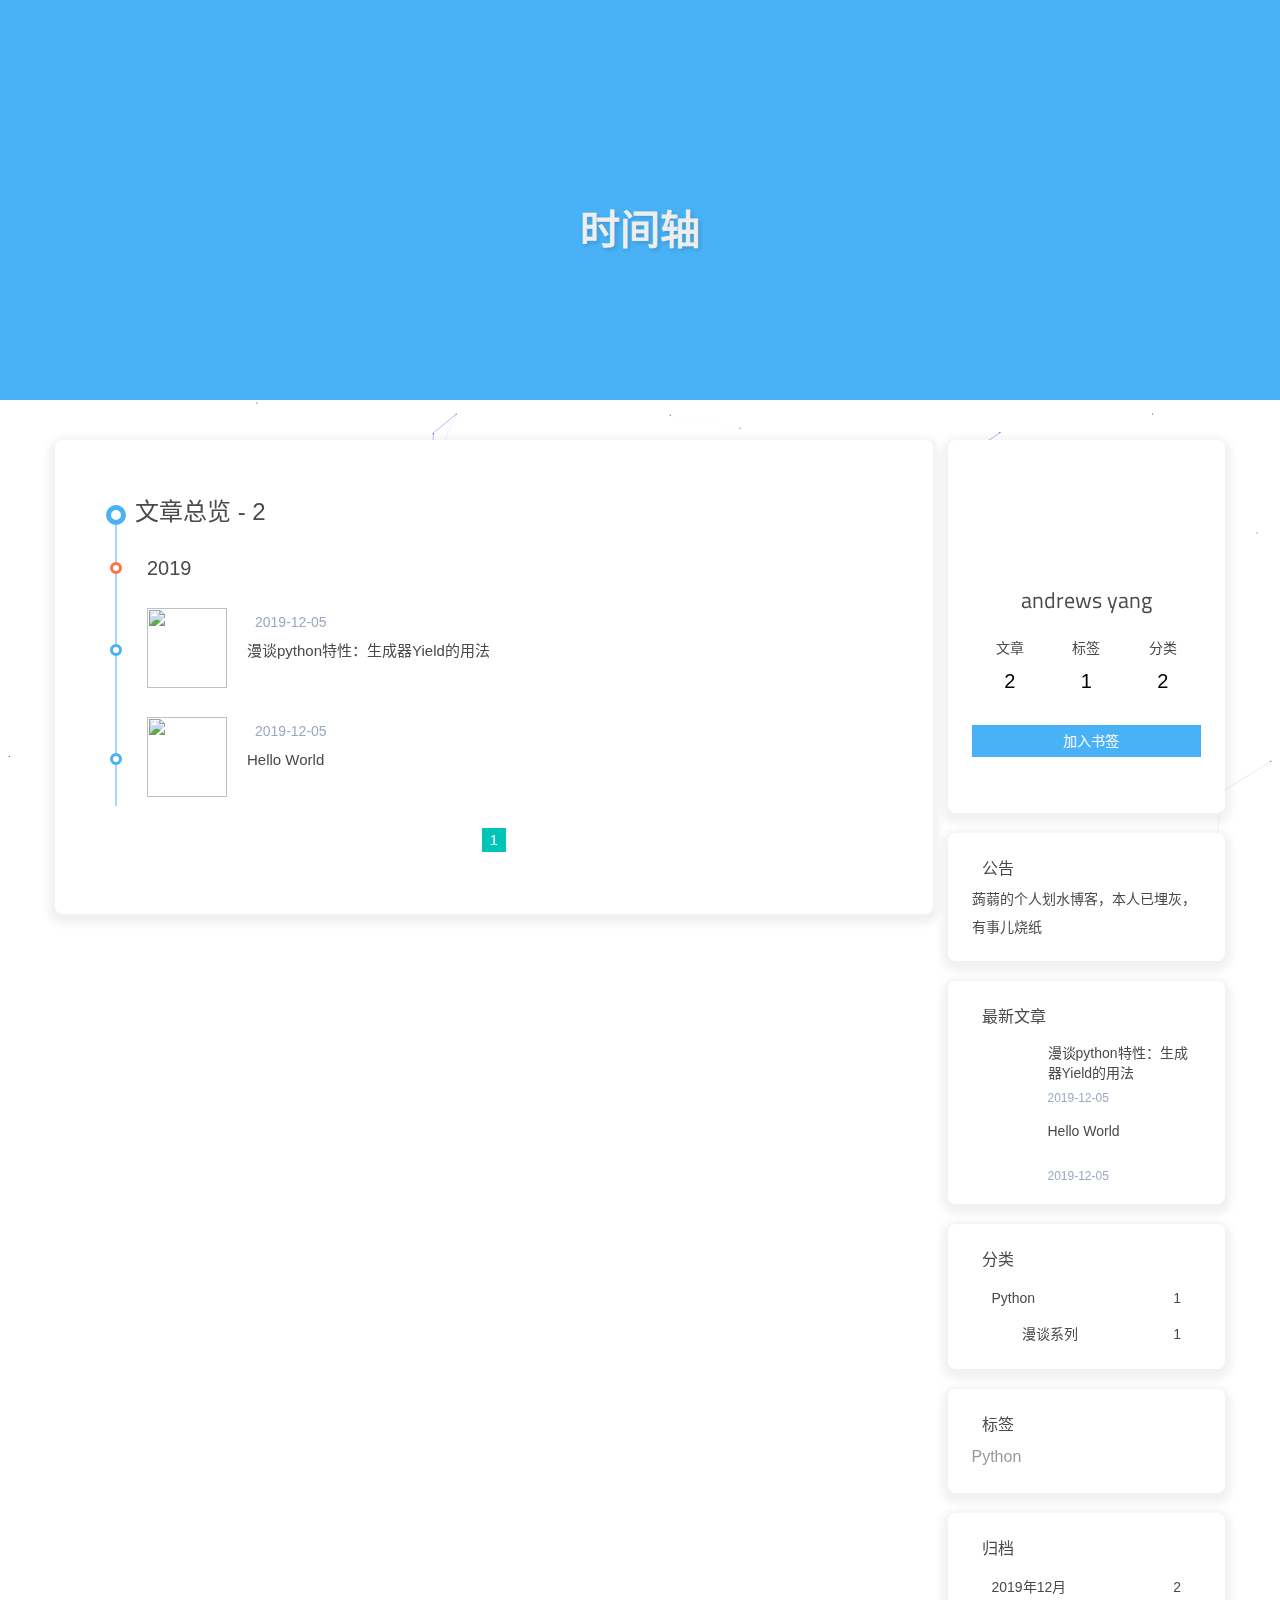
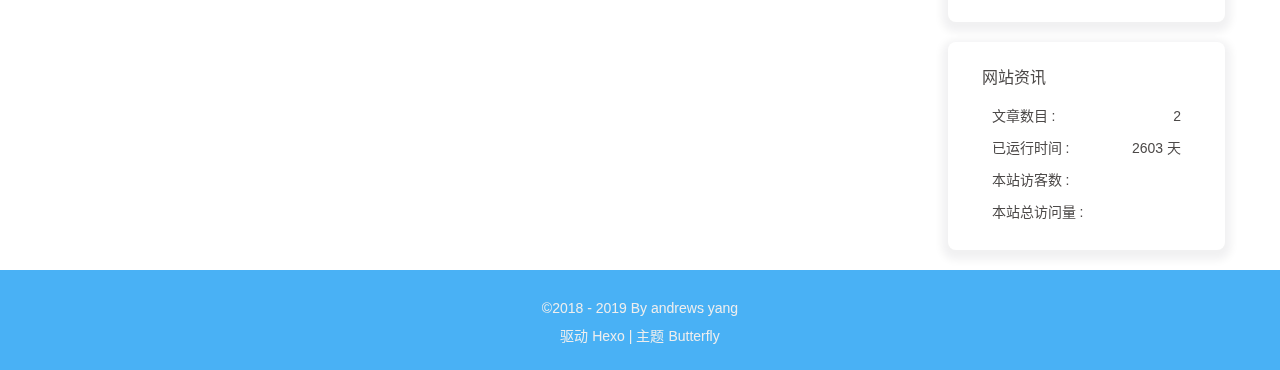
==== archives/index.html @ 96f2744d "Site updated: 2019-12-06 13:39:00" ====
<!DOCTYPE html><html lang="zh-CN" data-theme="light"><head><meta charset="UTF-8"><meta http-equiv="X-UA-Compatible" content="IE=edge"><meta name="viewport" content="width=device-width, initial-scale=1, maximum-scale=1"><title>归档 | Andrews的个人博客</title><meta name="description" content=""><meta name="keywords"><meta name="author" content="andrews yang"><meta name="copyright" content="andrews yang"><meta name="format-detection" content="telephone=no"><link rel="shortcut icon" href="/img/bitbug_favicon.ico"><link rel="preconnect" href="//cdn.jsdelivr.net"><meta name="twitter:card" content="summary_large_image"><meta name="twitter:title" content="归档"><meta name="twitter:description" content=""><meta name="twitter:image" content="https://s2.ax1x.com/2019/12/05/QGlQnP.jpg"><meta property="og:type" content="website"><meta property="og:title" content="归档"><meta property="og:url" content="https://newbeenoob.github.io/archives/"><meta property="og:site_name" content="Andrews的个人博客"><meta property="og:description" content=""><meta property="og:image" content="https://s2.ax1x.com/2019/12/05/QGlQnP.jpg"><meta http-equiv="Cache-Control" content="no-transform"><meta http-equiv="Cache-Control" content="no-siteapp"><script src="https://cdn.jsdelivr.net/npm/js-cookie/dist/js.cookie.min.js"></script><script>const autoChangeMode = 'false'
var t = Cookies.get("theme");
if (autoChangeMode == '1'){
const isDarkMode = window.matchMedia("(prefers-color-scheme: dark)").matches
const isLightMode = window.matchMedia("(prefers-color-scheme: light)").matches
const isNotSpecified = window.matchMedia("(prefers-color-scheme: no-preference)").matches
const hasNoSupport = !isDarkMode && !isLightMode && !isNotSpecified

if (t === undefined){
  if (isLightMode) activateLightMode()
  else if (isDarkMode) activateDarkMode()
  else if (isNotSpecified || hasNoSupport){
    console.log('You specified no preference for a color scheme or your browser does not support it. I Schedule dark mode during night time.')
    now = new Date();
    hour = now.getHours();
    isNight = hour < 6 || hour >= 18
    isNight ? activateDarkMode() : activateLightMode()
}
} else if (t == 'light') activateLightMode()
else activateDarkMode()


} else if (autoChangeMode == '2'){
  now = new Date();
  hour = now.getHours();
  isNight = hour < 6 || hour >= 18
  if(t === undefined) isNight? activateDarkMode() : activateLightMode()
  else if (t === 'light') activateLightMode()
  else activateDarkMode() 
} else {
  if ( t == 'dark' ) activateDarkMode()
  else if ( t == 'light') activateLightMode()
}

function activateDarkMode(){
  document.documentElement.setAttribute('data-theme', 'dark')
  if (document.querySelector('meta[name="theme-color"]') !== null){
    document.querySelector('meta[name="theme-color"]').setAttribute('content','#000')
  }
}
function activateLightMode(){
  document.documentElement.setAttribute('data-theme', 'light')
  if (document.querySelector('meta[name="theme-color"]') !== null){
  document.querySelector('meta[name="theme-color"]').setAttribute('content','#fff')
  }
}</script><link rel="stylesheet" href="/css/index.css"><link rel="stylesheet" href="https://cdn.jsdelivr.net/npm/font-awesome@latest/css/font-awesome.min.css"><link rel="stylesheet" href="https://cdn.jsdelivr.net/npm/@fancyapps/fancybox@latest/dist/jquery.fancybox.min.css"><link rel="canonical" href="https://newbeenoob.github.io/archives/"><link rel="preload" href="https://s2.ax1x.com/2019/12/06/QJUvwj.jpg" as="image"><link rel="stylesheet" href="https://fonts.googleapis.com/css?family=Titillium+Web"><script>var GLOBAL_CONFIG = { 
  root: '/',
  algolia: undefined,
  localSearch: undefined,
  translate: {"defaultEncoding":2,"translateDelay":0,"cookieDomain":"https://xxx/","msgToTraditionalChinese":"繁","msgToSimplifiedChinese":"简"},
  highlight_copy: 'false',
  highlight_lang: 'true',
  highlight_shrink: 'false',
  copy: {
    success: '复制成功',
    error: '复制错误',
    noSupport: '浏览器不支持'
  },
  bookmark: {
    title: 'Snackbar.bookmark.title',
    message_prev: '按',
    message_next: '键将本页加入书签'
  },
  runtime_unit: '天',
  copyright: undefined,
  copy_copyright_js: false,
  ClickShowText: {"text":"富强,民主,文明,和谐,自由,平等,公正,法治,爱国,敬业,诚信,友善","fontSize":"15px"},
  medium_zoom: 'false',
  Snackbar: undefined
  
}</script></head><body><div id="header"> <div id="page-header"><span class="pull_left" id="blog_name"><a class="blog_title" id="site-name" href="/">Andrews的个人博客</a></span><i class="fa fa-bars fa-fw toggle-menu pull_right close" aria-hidden="true"></i><span class="pull_right menus"><div class="menus_items"><div class="menus_item"><a class="site-page" href="/"><i class="fa-fw fa fa-home"></i><span> 主页</span></a></div><div class="menus_item"><a class="site-page" href="/archives/"><i class="fa-fw fa fa-archive"></i><span> 导航</span></a></div><div class="menus_item"><a class="site-page" href="/tags/"><i class="fa-fw fa fa-tags"></i><span> 标签</span></a></div><div class="menus_item"><a class="site-page" href="/categories/"><i class="fa-fw fa fa-folder-open"></i><span> 分类</span></a></div><div class="menus_item"><a class="site-page" href="/link/"><i class="fa-fw fa fa-link"></i><span> 友链</span></a></div><div class="menus_item"><a class="site-page" href="/about/"><i class="fa-fw fa fa-heart"></i><span> 关于我</span></a></div><div class="menus_item"><a class="site-page"><i class="fa-fw fa fa-list" aria-hidden="true"></i><span> 列表</span><i class="fa fa-chevron-down menus-expand" aria-hidden="true"></i></a><ul class="menus_item_child"><li><a class="site-page" href="/music/"><i class="fa-fw fa fa-music"></i><span> 音乐</span></a></li><li><a class="site-page" href="/movies/"><i class="fa-fw fa fa-film"></i><span> 视频</span></a></li></ul></div></div></span><span class="pull_right" id="search_button"></span></div></div><div id="mobile-sidebar"><div id="menu_mask"></div><div id="mobile-sidebar-menus"><div class="mobile_author_icon"><img class="lazyload avatar_img" src="https://s2.ax1x.com/2019/12/05/QGlQnP.jpg" onerror="onerror=null;src='/img/friend_404.gif'"></div><div class="mobile_post_data"><div class="mobile_data_item is_center"><div class="mobile_data_link"><a href="/archives/"><div class="headline">文章</div><div class="length_num">2</div></a></div></div><div class="mobile_data_item is_center">      <div class="mobile_data_link"><a href="/tags/"><div class="headline">标签</div><div class="length_num">1</div></a></div></div><div class="mobile_data_item is_center">     <div class="mobile_data_link"><a href="/categories/"><div class="headline">分类</div><div class="length_num">2</div></a></div></div></div><hr><div class="menus_items"><div class="menus_item"><a class="site-page" href="/"><i class="fa-fw fa fa-home"></i><span> 主页</span></a></div><div class="menus_item"><a class="site-page" href="/archives/"><i class="fa-fw fa fa-archive"></i><span> 导航</span></a></div><div class="menus_item"><a class="site-page" href="/tags/"><i class="fa-fw fa fa-tags"></i><span> 标签</span></a></div><div class="menus_item"><a class="site-page" href="/categories/"><i class="fa-fw fa fa-folder-open"></i><span> 分类</span></a></div><div class="menus_item"><a class="site-page" href="/link/"><i class="fa-fw fa fa-link"></i><span> 友链</span></a></div><div class="menus_item"><a class="site-page" href="/about/"><i class="fa-fw fa fa-heart"></i><span> 关于我</span></a></div><div class="menus_item"><a class="site-page"><i class="fa-fw fa fa-list" aria-hidden="true"></i><span> 列表</span><i class="fa fa-chevron-down menus-expand" aria-hidden="true"></i></a><ul class="menus_item_child"><li><a class="site-page" href="/music/"><i class="fa-fw fa fa-music"></i><span> 音乐</span></a></li><li><a class="site-page" href="/movies/"><i class="fa-fw fa fa-film"></i><span> 视频</span></a></li></ul></div></div></div></div><div id="body-wrap"><nav class="not_index_bg" id="nav"><div class="nav_bg" style="background-image: url(https://s2.ax1x.com/2019/12/06/QJUvwj.jpg)"></div><div id="page_site-info"><div id="site-title"><span class="blogtitle">时间轴</span></div></div></nav><div id="content-outer"><div class="layout_page" id="content-inner"><div id="archive"><div class="article-sort-title">文章总览 - 2</div><div class="article-sort"><div class="article-sort-item year">2019</div><div class="article-sort-item"><div class="article-sort-img"><a class="article-sort-item__img" href="/2019/12/05/%E6%88%91%E7%9A%84%E7%AC%AC%E4%B8%80%E6%9D%A1%E5%8D%9A%E5%AE%A2/"><img src="https://s2.ax1x.com/2019/12/05/QG2RFU.jpg"></a></div><div class="article-sort-post"><a class="article-sort-item__post" href="/2019/12/05/%E6%88%91%E7%9A%84%E7%AC%AC%E4%B8%80%E6%9D%A1%E5%8D%9A%E5%AE%A2/"><i class="fa fa-clock-o" aria-hidden="true"></i><time class="article-sort-item__time">2019-12-05</time><div class="article-sort-item__title">漫谈python特性：生成器Yield的用法</div></a></div></div><div class="article-sort-item"><div class="article-sort-img"><a class="article-sort-item__img" href="/2019/12/05/hello-world/"><img src="https://s2.ax1x.com/2019/12/05/QG2goT.jpg"></a></div><div class="article-sort-post"><a class="article-sort-item__post" href="/2019/12/05/hello-world/"><i class="fa fa-clock-o" aria-hidden="true"></i><time class="article-sort-item__time">2019-12-05</time><div class="article-sort-item__title">Hello World</div></a></div></div></div><nav id="pagination"><div class="pagination"><span class="page-number current">1</span></div></nav></div><div class="aside_content" id="aside_content"><div class="card_widget card-author"><div class="card-content"><div class="post_data"><div class="data-item is_center"><img class="lazyload avatar_img" src="https://s2.ax1x.com/2019/12/05/QGlQnP.jpg" onerror="onerror=null;src='/img/friend_404.gif'"><p class="author-info__name is_center">andrews yang</p><p class="author-info__description is_center"></p></div></div><div class="post_data data_config"><div class="data-item is_center"><div class="data_link"><a href="/archives/"><p class="headline">文章</p><p class="length_num">2</p></a></div></div><div class="data-item is_center">      <div class="data_link"><a href="/tags/"><p class="headline">标签</p><p class="length_num">1</p></a></div></div><div class="data-item is_center">     <div class="data_link"><a href="/categories/"><p class="headline">分类</p><p class="length_num">2</p></a></div></div></div><div class="post_data is_center"><a class="data-item bookmark bookmarke--primary bookmark--animated" id="bookmark-it" href="javascript:;" title="加入书签" target="_self"><i class="fa fa-bookmark" aria-hidden="true"></i><span>加入书签</span></a></div><div class="post_data data_config"><div id="aside-social-icons"> <a class="social-icon data-item" href="https://github.com/newbeenoob" target="_blank"><i class="fa fa-github"></i></a><a class="social-icon data-item" href="mailto:andrew319@sina.cn" target="_blank"><i class="fa fa-envelope"></i></a><a class="social-icon data-item" href="/atom.xml" target="_blank"><i class="fa fa-rss"></i></a></div></div></div></div><div class="card_widget card-announcement"><div class="card-content"><div class="item_headline"><i class="fa fa-bullhorn card-announcement-animation" aria-hidden="true"></i><span>公告</span></div><div class="announcement_content">蒟蒻的个人划水博客，本人已埋灰，有事儿烧纸</div></div></div><div class="card_widget card-recent-post"><div class="card-content"><div class="item_headline"><i class="fa fa-history" aria-hidden="true"></i><span>最新文章</span></div><div class="aside_recent_item"><div class="aside_recent_post"><a href="/2019/12/05/%E6%88%91%E7%9A%84%E7%AC%AC%E4%B8%80%E6%9D%A1%E5%8D%9A%E5%AE%A2/"><div class="aside_post_cover"><img class="aside_post_bg lazyload" data-src="https://s2.ax1x.com/2019/12/05/QG2RFU.jpg" onerror="onerror=null;src='/img/404.jpg'" title="漫谈python特性：生成器Yield的用法"></div><div id="aside_title"><div class="aside_post_title" href="/2019/12/05/%E6%88%91%E7%9A%84%E7%AC%AC%E4%B8%80%E6%9D%A1%E5%8D%9A%E5%AE%A2/" title="漫谈python特性：生成器Yield的用法">漫谈python特性：生成器Yield的用法</div><time class="aside_post_meta post-meta__date">2019-12-05</time></div></a></div><div class="aside_recent_post"><a href="/2019/12/05/hello-world/"><div class="aside_post_cover"><img class="aside_post_bg lazyload" data-src="https://s2.ax1x.com/2019/12/05/QG2goT.jpg" onerror="onerror=null;src='/img/404.jpg'" title="Hello World"></div><div id="aside_title"><div class="aside_post_title" href="/2019/12/05/hello-world/" title="Hello World">Hello World</div><time class="aside_post_meta post-meta__date">2019-12-05</time></div></a></div></div></div></div><div class="card_widget card-categories"><div class="card-content"><div class="item_headline"><i class="fa fa-folder-open" aria-hidden="true"></i><span>分类</span></div><ul class="aside_category_item">       <li class="aside_category_list"><a class="aside_category_list_link" href="/categories/Python/"><span class="aside_category_list_name">Python</span><span class="aside_category_list_length">1</span></a></li><ul class="aside_category_item child"><li class="aside_category_list"><a class="aside_category_list_link" href="/categories/Python/%E6%BC%AB%E8%B0%88%E7%B3%BB%E5%88%97/"><span class="aside_category_list_name">漫谈系列</span><span class="aside_category_list_length">1</span></a></li></ul></ul></div></div><div class="card_widget card-tags"><div class="card-content"><div class="item_headline"><i class="fa fa-tags" aria-hidden="true"></i><span>标签</span></div><div class="card-tag-cloud"><a href="/tags/Python/" style="font-size: 16px; color: #999">Python</a></div></div></div><div class="card_widget card-archives"><div class="card-content"><div class="item_headline"><i class="fa fa-archive" aria-hidden="true"></i><span>归档</span></div><div class="archives_item"><ul class="archive-list"><li class="archive-list-item"><a class="archive-list-link" href="/archives/2019/12/">2019年12月<span class="archive-list-count">2</span></a></li></ul></div></div></div><div class="card_widget card-webinfo"><div class="card-content"><div class="item_headline"><i class="fa fa-line-chart" aria-hidden="true"></i><span>网站资讯</span></div><div class="webinfo"><div class="webinfo_item"><div class="webinfo_article_name">文章数目 :</div><div class="webinfo_article_count">2</div></div><div class="webinfo_item"><div class="webinfo_runtime_name">已运行时间 :</div><div class="webinfo_runtime_count" id="webinfo_runtime_count"></div><script id="runtionshow" src="/js/runtimeshow.js" start_date="6/7/2019 00:00:00">      </script></div><div class="webinfo_item">      <div class="webinfo_site_uv_name">本站访客数 :</div><div class="webinfo_site_uv_count" id="busuanzi_value_site_uv"></div></div><div class="webinfo_item"><div class="webinfo_site_name">本站总访问量 :</div><div class="webinfo_site_pv_count" id="busuanzi_value_site_pv"></div></div></div></div></div></div></div></div><footer id="footer"><div id="footer-wrap"><div class="copyright">&copy;2018 - 2019 By andrews yang</div><div class="framework-info"><span>驱动 </span><a href="http://hexo.io" target="_blank" rel="noopener"><span>Hexo</span></a><span class="footer-separator">|</span><span>主题 </span><a href="https://github.com/jerryc127/hexo-theme-butterfly" target="_blank" rel="noopener"><span>Butterfly</span></a></div></div></footer></div><section class="rightside" id="rightside"><div id="rightside-config-hide"><i class="fa fa-plus" id="font_plus" title="放大字体"></i><i class="fa fa-minus" id="font_minus" title="缩小字体"></i><a class="translate_chn_to_cht" id="translateLink" href="javascript:translatePage();" title="简繁转换" target="_self">简</a><i class="darkmode fa fa-moon-o" id="darkmode" title="夜间模式"></i></div><div id="rightside-config-show"><div id="rightside_config" title="设置"><i class="fa fa-cog" aria-hidden="true"></i></div><i class="fa fa-arrow-up" id="go-up" title="回到顶部" aria-hidden="true"></i></div></section><script src="https://cdn.jsdelivr.net/npm/jquery@latest/dist/jquery.min.js"></script><script src="/js/utils.js"></script><script src="/js/main.js"></script><script src="https://cdn.jsdelivr.net/npm/@fancyapps/fancybox@latest/dist/jquery.fancybox.min.js"></script><script id="canvas_nest" color="0,0,255" opacity="0.7" zIndex="-1" count="99" mobile="false" src="/js/third-party/canvas-nest.js"></script><script src="/js/tw_cn.js"></script><script>translateInitilization()
</script><script async src="//busuanzi.ibruce.info/busuanzi/2.3/busuanzi.pure.mini.js"></script><script src="https://cdn.jsdelivr.net/npm/instant.page@latest/instantpage.min.js" type="module"></script><script src="https://cdn.jsdelivr.net/npm/lazysizes@latest/lazysizes.min.js" async=""></script><script src="/js/third-party/ClickShowText.js"></script></body></html>
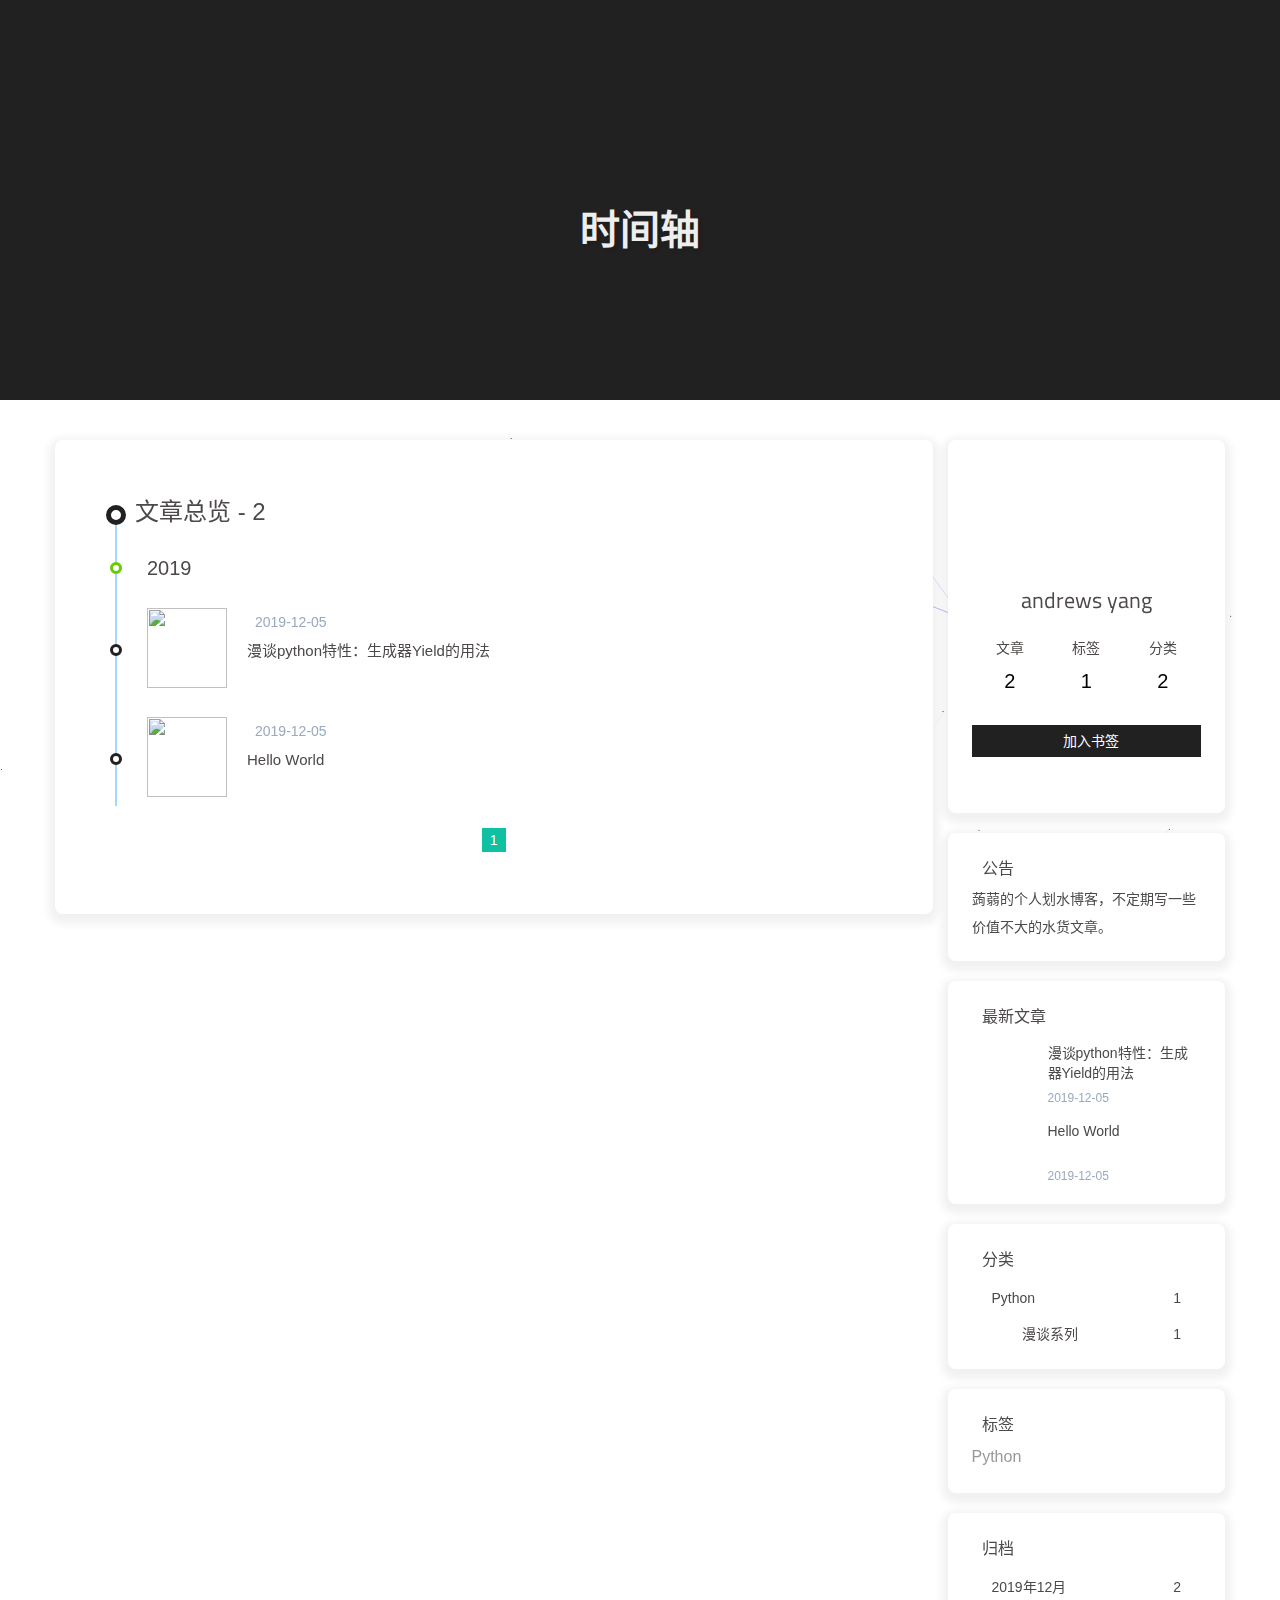
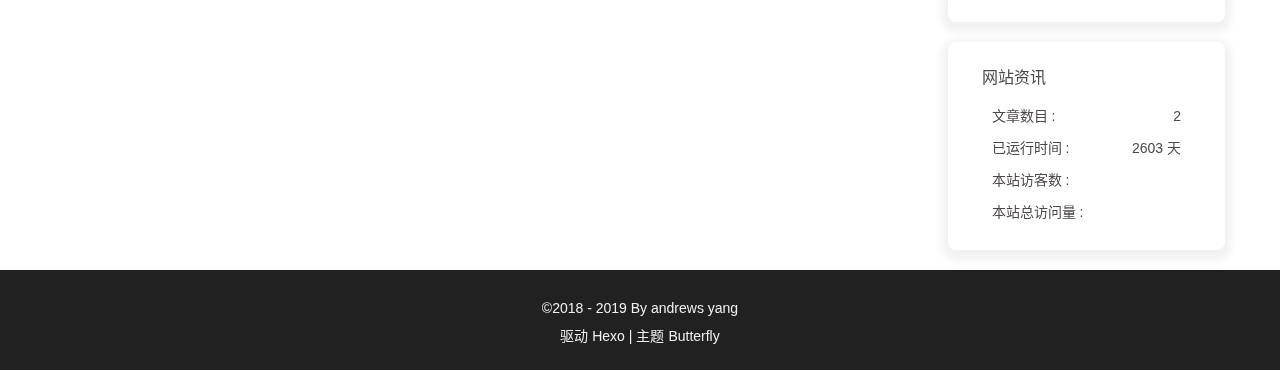
==== commit b03eeaee: "Site updated: 2019-12-06 18:04:32" ====
--- a/archives/index.html
+++ b/archives/index.html
@@ -68,5 +68,5 @@
   medium_zoom: 'false',
   Snackbar: undefined
   
-}</script></head><body><div id="header"> <div id="page-header"><span class="pull_left" id="blog_name"><a class="blog_title" id="site-name" href="/">Andrews的个人博客</a></span><i class="fa fa-bars fa-fw toggle-menu pull_right close" aria-hidden="true"></i><span class="pull_right menus"><div class="menus_items"><div class="menus_item"><a class="site-page" href="/"><i class="fa-fw fa fa-home"></i><span> 主页</span></a></div><div class="menus_item"><a class="site-page" href="/archives/"><i class="fa-fw fa fa-archive"></i><span> 导航</span></a></div><div class="menus_item"><a class="site-page" href="/tags/"><i class="fa-fw fa fa-tags"></i><span> 标签</span></a></div><div class="menus_item"><a class="site-page" href="/categories/"><i class="fa-fw fa fa-folder-open"></i><span> 分类</span></a></div><div class="menus_item"><a class="site-page" href="/link/"><i class="fa-fw fa fa-link"></i><span> 友链</span></a></div><div class="menus_item"><a class="site-page" href="/about/"><i class="fa-fw fa fa-heart"></i><span> 关于我</span></a></div><div class="menus_item"><a class="site-page"><i class="fa-fw fa fa-list" aria-hidden="true"></i><span> 列表</span><i class="fa fa-chevron-down menus-expand" aria-hidden="true"></i></a><ul class="menus_item_child"><li><a class="site-page" href="/music/"><i class="fa-fw fa fa-music"></i><span> 音乐</span></a></li><li><a class="site-page" href="/movies/"><i class="fa-fw fa fa-film"></i><span> 视频</span></a></li></ul></div></div></span><span class="pull_right" id="search_button"></span></div></div><div id="mobile-sidebar"><div id="menu_mask"></div><div id="mobile-sidebar-menus"><div class="mobile_author_icon"><img class="lazyload avatar_img" src="https://s2.ax1x.com/2019/12/05/QGlQnP.jpg" onerror="onerror=null;src='/img/friend_404.gif'"></div><div class="mobile_post_data"><div class="mobile_data_item is_center"><div class="mobile_data_link"><a href="/archives/"><div class="headline">文章</div><div class="length_num">2</div></a></div></div><div class="mobile_data_item is_center">      <div class="mobile_data_link"><a href="/tags/"><div class="headline">标签</div><div class="length_num">1</div></a></div></div><div class="mobile_data_item is_center">     <div class="mobile_data_link"><a href="/categories/"><div class="headline">分类</div><div class="length_num">2</div></a></div></div></div><hr><div class="menus_items"><div class="menus_item"><a class="site-page" href="/"><i class="fa-fw fa fa-home"></i><span> 主页</span></a></div><div class="menus_item"><a class="site-page" href="/archives/"><i class="fa-fw fa fa-archive"></i><span> 导航</span></a></div><div class="menus_item"><a class="site-page" href="/tags/"><i class="fa-fw fa fa-tags"></i><span> 标签</span></a></div><div class="menus_item"><a class="site-page" href="/categories/"><i class="fa-fw fa fa-folder-open"></i><span> 分类</span></a></div><div class="menus_item"><a class="site-page" href="/link/"><i class="fa-fw fa fa-link"></i><span> 友链</span></a></div><div class="menus_item"><a class="site-page" href="/about/"><i class="fa-fw fa fa-heart"></i><span> 关于我</span></a></div><div class="menus_item"><a class="site-page"><i class="fa-fw fa fa-list" aria-hidden="true"></i><span> 列表</span><i class="fa fa-chevron-down menus-expand" aria-hidden="true"></i></a><ul class="menus_item_child"><li><a class="site-page" href="/music/"><i class="fa-fw fa fa-music"></i><span> 音乐</span></a></li><li><a class="site-page" href="/movies/"><i class="fa-fw fa fa-film"></i><span> 视频</span></a></li></ul></div></div></div></div><div id="body-wrap"><nav class="not_index_bg" id="nav"><div class="nav_bg" style="background-image: url(https://s2.ax1x.com/2019/12/06/QJUvwj.jpg)"></div><div id="page_site-info"><div id="site-title"><span class="blogtitle">时间轴</span></div></div></nav><div id="content-outer"><div class="layout_page" id="content-inner"><div id="archive"><div class="article-sort-title">文章总览 - 2</div><div class="article-sort"><div class="article-sort-item year">2019</div><div class="article-sort-item"><div class="article-sort-img"><a class="article-sort-item__img" href="/2019/12/05/%E6%88%91%E7%9A%84%E7%AC%AC%E4%B8%80%E6%9D%A1%E5%8D%9A%E5%AE%A2/"><img src="https://s2.ax1x.com/2019/12/05/QG2RFU.jpg"></a></div><div class="article-sort-post"><a class="article-sort-item__post" href="/2019/12/05/%E6%88%91%E7%9A%84%E7%AC%AC%E4%B8%80%E6%9D%A1%E5%8D%9A%E5%AE%A2/"><i class="fa fa-clock-o" aria-hidden="true"></i><time class="article-sort-item__time">2019-12-05</time><div class="article-sort-item__title">漫谈python特性：生成器Yield的用法</div></a></div></div><div class="article-sort-item"><div class="article-sort-img"><a class="article-sort-item__img" href="/2019/12/05/hello-world/"><img src="https://s2.ax1x.com/2019/12/05/QG2goT.jpg"></a></div><div class="article-sort-post"><a class="article-sort-item__post" href="/2019/12/05/hello-world/"><i class="fa fa-clock-o" aria-hidden="true"></i><time class="article-sort-item__time">2019-12-05</time><div class="article-sort-item__title">Hello World</div></a></div></div></div><nav id="pagination"><div class="pagination"><span class="page-number current">1</span></div></nav></div><div class="aside_content" id="aside_content"><div class="card_widget card-author"><div class="card-content"><div class="post_data"><div class="data-item is_center"><img class="lazyload avatar_img" src="https://s2.ax1x.com/2019/12/05/QGlQnP.jpg" onerror="onerror=null;src='/img/friend_404.gif'"><p class="author-info__name is_center">andrews yang</p><p class="author-info__description is_center"></p></div></div><div class="post_data data_config"><div class="data-item is_center"><div class="data_link"><a href="/archives/"><p class="headline">文章</p><p class="length_num">2</p></a></div></div><div class="data-item is_center">      <div class="data_link"><a href="/tags/"><p class="headline">标签</p><p class="length_num">1</p></a></div></div><div class="data-item is_center">     <div class="data_link"><a href="/categories/"><p class="headline">分类</p><p class="length_num">2</p></a></div></div></div><div class="post_data is_center"><a class="data-item bookmark bookmarke--primary bookmark--animated" id="bookmark-it" href="javascript:;" title="加入书签" target="_self"><i class="fa fa-bookmark" aria-hidden="true"></i><span>加入书签</span></a></div><div class="post_data data_config"><div id="aside-social-icons"> <a class="social-icon data-item" href="https://github.com/newbeenoob" target="_blank"><i class="fa fa-github"></i></a><a class="social-icon data-item" href="mailto:andrew319@sina.cn" target="_blank"><i class="fa fa-envelope"></i></a><a class="social-icon data-item" href="/atom.xml" target="_blank"><i class="fa fa-rss"></i></a></div></div></div></div><div class="card_widget card-announcement"><div class="card-content"><div class="item_headline"><i class="fa fa-bullhorn card-announcement-animation" aria-hidden="true"></i><span>公告</span></div><div class="announcement_content">蒟蒻的个人划水博客，本人已埋灰，有事儿烧纸</div></div></div><div class="card_widget card-recent-post"><div class="card-content"><div class="item_headline"><i class="fa fa-history" aria-hidden="true"></i><span>最新文章</span></div><div class="aside_recent_item"><div class="aside_recent_post"><a href="/2019/12/05/%E6%88%91%E7%9A%84%E7%AC%AC%E4%B8%80%E6%9D%A1%E5%8D%9A%E5%AE%A2/"><div class="aside_post_cover"><img class="aside_post_bg lazyload" data-src="https://s2.ax1x.com/2019/12/05/QG2RFU.jpg" onerror="onerror=null;src='/img/404.jpg'" title="漫谈python特性：生成器Yield的用法"></div><div id="aside_title"><div class="aside_post_title" href="/2019/12/05/%E6%88%91%E7%9A%84%E7%AC%AC%E4%B8%80%E6%9D%A1%E5%8D%9A%E5%AE%A2/" title="漫谈python特性：生成器Yield的用法">漫谈python特性：生成器Yield的用法</div><time class="aside_post_meta post-meta__date">2019-12-05</time></div></a></div><div class="aside_recent_post"><a href="/2019/12/05/hello-world/"><div class="aside_post_cover"><img class="aside_post_bg lazyload" data-src="https://s2.ax1x.com/2019/12/05/QG2goT.jpg" onerror="onerror=null;src='/img/404.jpg'" title="Hello World"></div><div id="aside_title"><div class="aside_post_title" href="/2019/12/05/hello-world/" title="Hello World">Hello World</div><time class="aside_post_meta post-meta__date">2019-12-05</time></div></a></div></div></div></div><div class="card_widget card-categories"><div class="card-content"><div class="item_headline"><i class="fa fa-folder-open" aria-hidden="true"></i><span>分类</span></div><ul class="aside_category_item">       <li class="aside_category_list"><a class="aside_category_list_link" href="/categories/Python/"><span class="aside_category_list_name">Python</span><span class="aside_category_list_length">1</span></a></li><ul class="aside_category_item child"><li class="aside_category_list"><a class="aside_category_list_link" href="/categories/Python/%E6%BC%AB%E8%B0%88%E7%B3%BB%E5%88%97/"><span class="aside_category_list_name">漫谈系列</span><span class="aside_category_list_length">1</span></a></li></ul></ul></div></div><div class="card_widget card-tags"><div class="card-content"><div class="item_headline"><i class="fa fa-tags" aria-hidden="true"></i><span>标签</span></div><div class="card-tag-cloud"><a href="/tags/Python/" style="font-size: 16px; color: #999">Python</a></div></div></div><div class="card_widget card-archives"><div class="card-content"><div class="item_headline"><i class="fa fa-archive" aria-hidden="true"></i><span>归档</span></div><div class="archives_item"><ul class="archive-list"><li class="archive-list-item"><a class="archive-list-link" href="/archives/2019/12/">2019年12月<span class="archive-list-count">2</span></a></li></ul></div></div></div><div class="card_widget card-webinfo"><div class="card-content"><div class="item_headline"><i class="fa fa-line-chart" aria-hidden="true"></i><span>网站资讯</span></div><div class="webinfo"><div class="webinfo_item"><div class="webinfo_article_name">文章数目 :</div><div class="webinfo_article_count">2</div></div><div class="webinfo_item"><div class="webinfo_runtime_name">已运行时间 :</div><div class="webinfo_runtime_count" id="webinfo_runtime_count"></div><script id="runtionshow" src="/js/runtimeshow.js" start_date="6/7/2019 00:00:00">      </script></div><div class="webinfo_item">      <div class="webinfo_site_uv_name">本站访客数 :</div><div class="webinfo_site_uv_count" id="busuanzi_value_site_uv"></div></div><div class="webinfo_item"><div class="webinfo_site_name">本站总访问量 :</div><div class="webinfo_site_pv_count" id="busuanzi_value_site_pv"></div></div></div></div></div></div></div></div><footer id="footer"><div id="footer-wrap"><div class="copyright">&copy;2018 - 2019 By andrews yang</div><div class="framework-info"><span>驱动 </span><a href="http://hexo.io" target="_blank" rel="noopener"><span>Hexo</span></a><span class="footer-separator">|</span><span>主题 </span><a href="https://github.com/jerryc127/hexo-theme-butterfly" target="_blank" rel="noopener"><span>Butterfly</span></a></div></div></footer></div><section class="rightside" id="rightside"><div id="rightside-config-hide"><i class="fa fa-plus" id="font_plus" title="放大字体"></i><i class="fa fa-minus" id="font_minus" title="缩小字体"></i><a class="translate_chn_to_cht" id="translateLink" href="javascript:translatePage();" title="简繁转换" target="_self">简</a><i class="darkmode fa fa-moon-o" id="darkmode" title="夜间模式"></i></div><div id="rightside-config-show"><div id="rightside_config" title="设置"><i class="fa fa-cog" aria-hidden="true"></i></div><i class="fa fa-arrow-up" id="go-up" title="回到顶部" aria-hidden="true"></i></div></section><script src="https://cdn.jsdelivr.net/npm/jquery@latest/dist/jquery.min.js"></script><script src="/js/utils.js"></script><script src="/js/main.js"></script><script src="https://cdn.jsdelivr.net/npm/@fancyapps/fancybox@latest/dist/jquery.fancybox.min.js"></script><script id="canvas_nest" color="0,0,255" opacity="0.7" zIndex="-1" count="99" mobile="false" src="/js/third-party/canvas-nest.js"></script><script src="/js/tw_cn.js"></script><script>translateInitilization()
+}</script></head><body><div id="header"> <div id="page-header"><span class="pull_left" id="blog_name"><a class="blog_title" id="site-name" href="/">Andrews的个人博客</a></span><i class="fa fa-bars fa-fw toggle-menu pull_right close" aria-hidden="true"></i><span class="pull_right menus"><div class="menus_items"><div class="menus_item"><a class="site-page" href="/"><i class="fa-fw fa fa-home"></i><span> 主页</span></a></div><div class="menus_item"><a class="site-page" href="/archives/"><i class="fa-fw fa fa-archive"></i><span> 导航</span></a></div><div class="menus_item"><a class="site-page" href="/tags/"><i class="fa-fw fa fa-tags"></i><span> 标签</span></a></div><div class="menus_item"><a class="site-page" href="/categories/"><i class="fa-fw fa fa-folder-open"></i><span> 分类</span></a></div><div class="menus_item"><a class="site-page" href="/link/"><i class="fa-fw fa fa-link"></i><span> 友链</span></a></div><div class="menus_item"><a class="site-page" href="/about/"><i class="fa-fw fa fa-heart"></i><span> 关于我</span></a></div><div class="menus_item"><a class="site-page"><i class="fa-fw fa fa-list" aria-hidden="true"></i><span> 列表</span><i class="fa fa-chevron-down menus-expand" aria-hidden="true"></i></a><ul class="menus_item_child"><li><a class="site-page" href="/music/"><i class="fa-fw fa fa-music"></i><span> 音乐</span></a></li><li><a class="site-page" href="/movies/"><i class="fa-fw fa fa-film"></i><span> 视频</span></a></li></ul></div></div></span><span class="pull_right" id="search_button"></span></div></div><div id="mobile-sidebar"><div id="menu_mask"></div><div id="mobile-sidebar-menus"><div class="mobile_author_icon"><img class="lazyload avatar_img" src="https://s2.ax1x.com/2019/12/05/QGlQnP.jpg" onerror="onerror=null;src='/img/friend_404.gif'"></div><div class="mobile_post_data"><div class="mobile_data_item is_center"><div class="mobile_data_link"><a href="/archives/"><div class="headline">文章</div><div class="length_num">2</div></a></div></div><div class="mobile_data_item is_center">      <div class="mobile_data_link"><a href="/tags/"><div class="headline">标签</div><div class="length_num">1</div></a></div></div><div class="mobile_data_item is_center">     <div class="mobile_data_link"><a href="/categories/"><div class="headline">分类</div><div class="length_num">2</div></a></div></div></div><hr><div class="menus_items"><div class="menus_item"><a class="site-page" href="/"><i class="fa-fw fa fa-home"></i><span> 主页</span></a></div><div class="menus_item"><a class="site-page" href="/archives/"><i class="fa-fw fa fa-archive"></i><span> 导航</span></a></div><div class="menus_item"><a class="site-page" href="/tags/"><i class="fa-fw fa fa-tags"></i><span> 标签</span></a></div><div class="menus_item"><a class="site-page" href="/categories/"><i class="fa-fw fa fa-folder-open"></i><span> 分类</span></a></div><div class="menus_item"><a class="site-page" href="/link/"><i class="fa-fw fa fa-link"></i><span> 友链</span></a></div><div class="menus_item"><a class="site-page" href="/about/"><i class="fa-fw fa fa-heart"></i><span> 关于我</span></a></div><div class="menus_item"><a class="site-page"><i class="fa-fw fa fa-list" aria-hidden="true"></i><span> 列表</span><i class="fa fa-chevron-down menus-expand" aria-hidden="true"></i></a><ul class="menus_item_child"><li><a class="site-page" href="/music/"><i class="fa-fw fa fa-music"></i><span> 音乐</span></a></li><li><a class="site-page" href="/movies/"><i class="fa-fw fa fa-film"></i><span> 视频</span></a></li></ul></div></div></div></div><div id="body-wrap"><nav class="not_index_bg" id="nav"><div class="nav_bg" style="background-image: url(https://s2.ax1x.com/2019/12/06/QJUvwj.jpg)"></div><div id="page_site-info"><div id="site-title"><span class="blogtitle">时间轴</span></div></div></nav><div id="content-outer"><div class="layout_page" id="content-inner"><div id="archive"><div class="article-sort-title">文章总览 - 2</div><div class="article-sort"><div class="article-sort-item year">2019</div><div class="article-sort-item"><div class="article-sort-img"><a class="article-sort-item__img" href="/posts/b4a8a7cc/"><img src="https://s2.ax1x.com/2019/12/05/QG2RFU.jpg"></a></div><div class="article-sort-post"><a class="article-sort-item__post" href="/posts/b4a8a7cc/"><i class="fa fa-clock-o" aria-hidden="true"></i><time class="article-sort-item__time">2019-12-05</time><div class="article-sort-item__title">漫谈python特性：生成器Yield的用法</div></a></div></div><div class="article-sort-item"><div class="article-sort-img"><a class="article-sort-item__img" href="/posts/4a17b156/"><img src="https://s2.ax1x.com/2019/12/05/QG2goT.jpg"></a></div><div class="article-sort-post"><a class="article-sort-item__post" href="/posts/4a17b156/"><i class="fa fa-clock-o" aria-hidden="true"></i><time class="article-sort-item__time">2019-12-05</time><div class="article-sort-item__title">Hello World</div></a></div></div></div><nav id="pagination"><div class="pagination"><span class="page-number current">1</span></div></nav></div><div class="aside_content" id="aside_content"><div class="card_widget card-author"><div class="card-content"><div class="post_data"><div class="data-item is_center"><img class="lazyload avatar_img" src="https://s2.ax1x.com/2019/12/05/QGlQnP.jpg" onerror="onerror=null;src='/img/friend_404.gif'"><p class="author-info__name is_center">andrews yang</p><p class="author-info__description is_center"></p></div></div><div class="post_data data_config"><div class="data-item is_center"><div class="data_link"><a href="/archives/"><p class="headline">文章</p><p class="length_num">2</p></a></div></div><div class="data-item is_center">      <div class="data_link"><a href="/tags/"><p class="headline">标签</p><p class="length_num">1</p></a></div></div><div class="data-item is_center">     <div class="data_link"><a href="/categories/"><p class="headline">分类</p><p class="length_num">2</p></a></div></div></div><div class="post_data is_center"><a class="data-item bookmark bookmarke--primary bookmark--animated" id="bookmark-it" href="javascript:;" title="加入书签" target="_self"><i class="fa fa-bookmark" aria-hidden="true"></i><span>加入书签</span></a></div><div class="post_data data_config"><div id="aside-social-icons"> <a class="social-icon data-item" href="https://github.com/newbeenoob" target="_blank"><i class="fa fa-github"></i></a><a class="social-icon data-item" href="mailto:andrew319@sina.cn" target="_blank"><i class="fa fa-envelope"></i></a><a class="social-icon data-item" href="/atom.xml" target="_blank"><i class="fa fa-rss"></i></a></div></div></div></div><div class="card_widget card-announcement"><div class="card-content"><div class="item_headline"><i class="fa fa-bullhorn card-announcement-animation" aria-hidden="true"></i><span>公告</span></div><div class="announcement_content">蒟蒻的个人划水博客，不定期写一些价值不大的水货文章。</div></div></div><div class="card_widget card-recent-post"><div class="card-content"><div class="item_headline"><i class="fa fa-history" aria-hidden="true"></i><span>最新文章</span></div><div class="aside_recent_item"><div class="aside_recent_post"><a href="/posts/b4a8a7cc/"><div class="aside_post_cover"><img class="aside_post_bg lazyload" data-src="https://s2.ax1x.com/2019/12/05/QG2RFU.jpg" onerror="onerror=null;src='/img/404.jpg'" title="漫谈python特性：生成器Yield的用法"></div><div id="aside_title"><div class="aside_post_title" href="/posts/b4a8a7cc/" title="漫谈python特性：生成器Yield的用法">漫谈python特性：生成器Yield的用法</div><time class="aside_post_meta post-meta__date">2019-12-05</time></div></a></div><div class="aside_recent_post"><a href="/posts/4a17b156/"><div class="aside_post_cover"><img class="aside_post_bg lazyload" data-src="https://s2.ax1x.com/2019/12/05/QG2goT.jpg" onerror="onerror=null;src='/img/404.jpg'" title="Hello World"></div><div id="aside_title"><div class="aside_post_title" href="/posts/4a17b156/" title="Hello World">Hello World</div><time class="aside_post_meta post-meta__date">2019-12-05</time></div></a></div></div></div></div><div class="card_widget card-categories"><div class="card-content"><div class="item_headline"><i class="fa fa-folder-open" aria-hidden="true"></i><span>分类</span></div><ul class="aside_category_item">       <li class="aside_category_list"><a class="aside_category_list_link" href="/categories/Python/"><span class="aside_category_list_name">Python</span><span class="aside_category_list_length">1</span></a></li><ul class="aside_category_item child"><li class="aside_category_list"><a class="aside_category_list_link" href="/categories/Python/%E6%BC%AB%E8%B0%88%E7%B3%BB%E5%88%97/"><span class="aside_category_list_name">漫谈系列</span><span class="aside_category_list_length">1</span></a></li></ul></ul></div></div><div class="card_widget card-tags"><div class="card-content"><div class="item_headline"><i class="fa fa-tags" aria-hidden="true"></i><span>标签</span></div><div class="card-tag-cloud"><a href="/tags/Python/" style="font-size: 16px; color: #999">Python</a></div></div></div><div class="card_widget card-archives"><div class="card-content"><div class="item_headline"><i class="fa fa-archive" aria-hidden="true"></i><span>归档</span></div><div class="archives_item"><ul class="archive-list"><li class="archive-list-item"><a class="archive-list-link" href="/archives/2019/12/">2019年12月<span class="archive-list-count">2</span></a></li></ul></div></div></div><div class="card_widget card-webinfo"><div class="card-content"><div class="item_headline"><i class="fa fa-line-chart" aria-hidden="true"></i><span>网站资讯</span></div><div class="webinfo"><div class="webinfo_item"><div class="webinfo_article_name">文章数目 :</div><div class="webinfo_article_count">2</div></div><div class="webinfo_item"><div class="webinfo_runtime_name">已运行时间 :</div><div class="webinfo_runtime_count" id="webinfo_runtime_count"></div><script id="runtionshow" src="/js/runtimeshow.js" start_date="6/7/2019 00:00:00">      </script></div><div class="webinfo_item">      <div class="webinfo_site_uv_name">本站访客数 :</div><div class="webinfo_site_uv_count" id="busuanzi_value_site_uv"></div></div><div class="webinfo_item"><div class="webinfo_site_name">本站总访问量 :</div><div class="webinfo_site_pv_count" id="busuanzi_value_site_pv"></div></div></div></div></div></div></div></div><footer id="footer"><div id="footer-wrap"><div class="copyright">&copy;2018 - 2019 By andrews yang</div><div class="framework-info"><span>驱动 </span><a href="http://hexo.io" target="_blank" rel="noopener"><span>Hexo</span></a><span class="footer-separator">|</span><span>主题 </span><a href="https://github.com/jerryc127/hexo-theme-butterfly" target="_blank" rel="noopener"><span>Butterfly</span></a></div></div></footer></div><section class="rightside" id="rightside"><div id="rightside-config-hide"><i class="fa fa-plus" id="font_plus" title="放大字体"></i><i class="fa fa-minus" id="font_minus" title="缩小字体"></i><a class="translate_chn_to_cht" id="translateLink" href="javascript:translatePage();" title="简繁转换" target="_self">简</a><i class="darkmode fa fa-moon-o" id="darkmode" title="夜间模式"></i></div><div id="rightside-config-show"><div id="rightside_config" title="设置"><i class="fa fa-cog" aria-hidden="true"></i></div><i class="fa fa-arrow-up" id="go-up" title="回到顶部" aria-hidden="true"></i></div></section><script src="https://cdn.jsdelivr.net/npm/jquery@latest/dist/jquery.min.js"></script><script src="/js/utils.js"></script><script src="/js/main.js"></script><script src="https://cdn.jsdelivr.net/npm/@fancyapps/fancybox@latest/dist/jquery.fancybox.min.js"></script><script id="canvas_nest" color="0,0,255" opacity="0.7" zIndex="-1" count="99" mobile="false" src="/js/third-party/canvas-nest.js"></script><script src="/js/tw_cn.js"></script><script>translateInitilization()
 </script><script async src="//busuanzi.ibruce.info/busuanzi/2.3/busuanzi.pure.mini.js"></script><script src="https://cdn.jsdelivr.net/npm/instant.page@latest/instantpage.min.js" type="module"></script><script src="https://cdn.jsdelivr.net/npm/lazysizes@latest/lazysizes.min.js" async=""></script><script src="/js/third-party/ClickShowText.js"></script></body></html>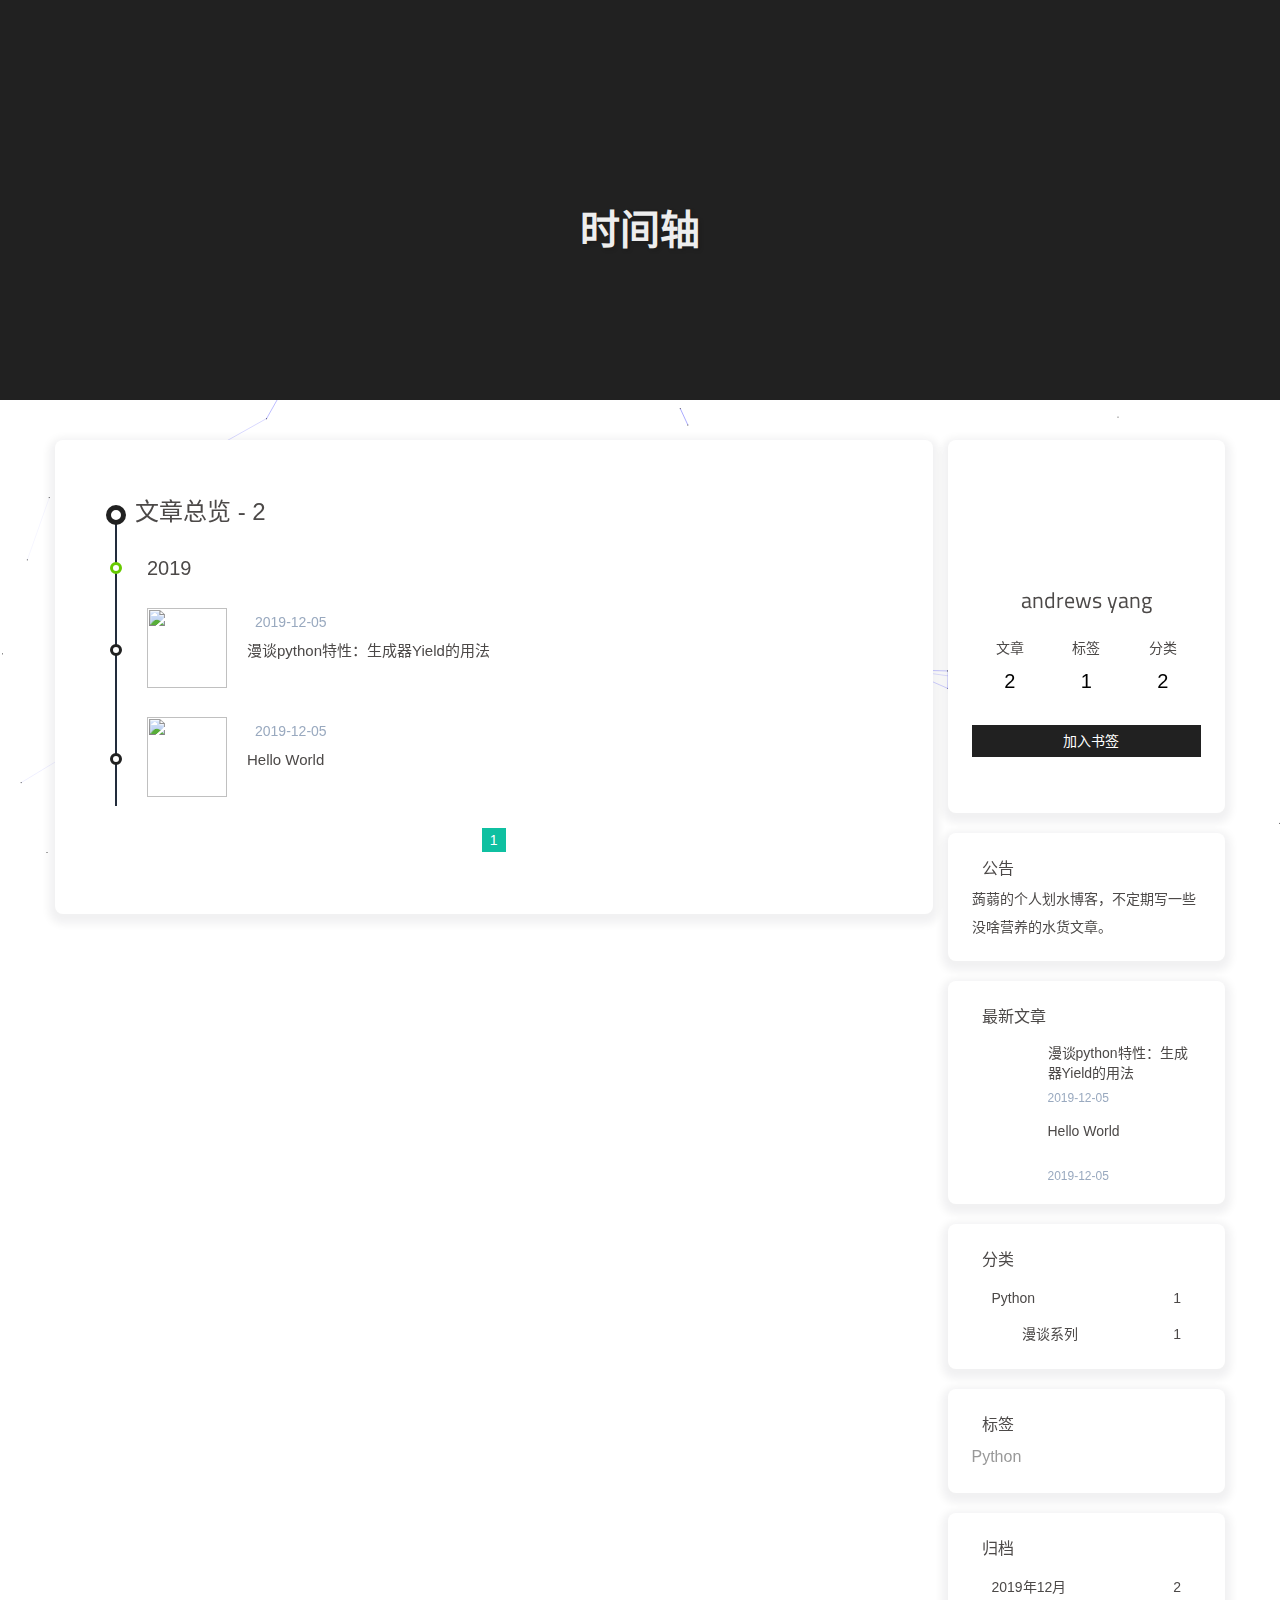
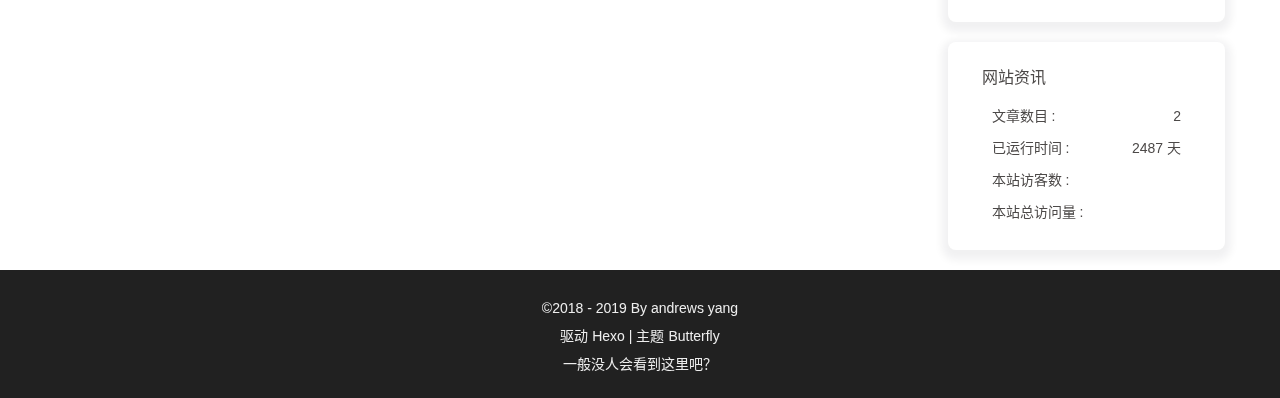
==== commit 4f868643: "Site updated: 2019-12-07 01:25:57" ====
--- a/archives/index.html
+++ b/archives/index.html
@@ -68,5 +68,5 @@
   medium_zoom: 'false',
   Snackbar: undefined
   
-}</script></head><body><div id="header"> <div id="page-header"><span class="pull_left" id="blog_name"><a class="blog_title" id="site-name" href="/">Andrews的个人博客</a></span><i class="fa fa-bars fa-fw toggle-menu pull_right close" aria-hidden="true"></i><span class="pull_right menus"><div class="menus_items"><div class="menus_item"><a class="site-page" href="/"><i class="fa-fw fa fa-home"></i><span> 主页</span></a></div><div class="menus_item"><a class="site-page" href="/archives/"><i class="fa-fw fa fa-archive"></i><span> 导航</span></a></div><div class="menus_item"><a class="site-page" href="/tags/"><i class="fa-fw fa fa-tags"></i><span> 标签</span></a></div><div class="menus_item"><a class="site-page" href="/categories/"><i class="fa-fw fa fa-folder-open"></i><span> 分类</span></a></div><div class="menus_item"><a class="site-page" href="/link/"><i class="fa-fw fa fa-link"></i><span> 友链</span></a></div><div class="menus_item"><a class="site-page" href="/about/"><i class="fa-fw fa fa-heart"></i><span> 关于我</span></a></div><div class="menus_item"><a class="site-page"><i class="fa-fw fa fa-list" aria-hidden="true"></i><span> 列表</span><i class="fa fa-chevron-down menus-expand" aria-hidden="true"></i></a><ul class="menus_item_child"><li><a class="site-page" href="/music/"><i class="fa-fw fa fa-music"></i><span> 音乐</span></a></li><li><a class="site-page" href="/movies/"><i class="fa-fw fa fa-film"></i><span> 视频</span></a></li></ul></div></div></span><span class="pull_right" id="search_button"></span></div></div><div id="mobile-sidebar"><div id="menu_mask"></div><div id="mobile-sidebar-menus"><div class="mobile_author_icon"><img class="lazyload avatar_img" src="https://s2.ax1x.com/2019/12/05/QGlQnP.jpg" onerror="onerror=null;src='/img/friend_404.gif'"></div><div class="mobile_post_data"><div class="mobile_data_item is_center"><div class="mobile_data_link"><a href="/archives/"><div class="headline">文章</div><div class="length_num">2</div></a></div></div><div class="mobile_data_item is_center">      <div class="mobile_data_link"><a href="/tags/"><div class="headline">标签</div><div class="length_num">1</div></a></div></div><div class="mobile_data_item is_center">     <div class="mobile_data_link"><a href="/categories/"><div class="headline">分类</div><div class="length_num">2</div></a></div></div></div><hr><div class="menus_items"><div class="menus_item"><a class="site-page" href="/"><i class="fa-fw fa fa-home"></i><span> 主页</span></a></div><div class="menus_item"><a class="site-page" href="/archives/"><i class="fa-fw fa fa-archive"></i><span> 导航</span></a></div><div class="menus_item"><a class="site-page" href="/tags/"><i class="fa-fw fa fa-tags"></i><span> 标签</span></a></div><div class="menus_item"><a class="site-page" href="/categories/"><i class="fa-fw fa fa-folder-open"></i><span> 分类</span></a></div><div class="menus_item"><a class="site-page" href="/link/"><i class="fa-fw fa fa-link"></i><span> 友链</span></a></div><div class="menus_item"><a class="site-page" href="/about/"><i class="fa-fw fa fa-heart"></i><span> 关于我</span></a></div><div class="menus_item"><a class="site-page"><i class="fa-fw fa fa-list" aria-hidden="true"></i><span> 列表</span><i class="fa fa-chevron-down menus-expand" aria-hidden="true"></i></a><ul class="menus_item_child"><li><a class="site-page" href="/music/"><i class="fa-fw fa fa-music"></i><span> 音乐</span></a></li><li><a class="site-page" href="/movies/"><i class="fa-fw fa fa-film"></i><span> 视频</span></a></li></ul></div></div></div></div><div id="body-wrap"><nav class="not_index_bg" id="nav"><div class="nav_bg" style="background-image: url(https://s2.ax1x.com/2019/12/06/QJUvwj.jpg)"></div><div id="page_site-info"><div id="site-title"><span class="blogtitle">时间轴</span></div></div></nav><div id="content-outer"><div class="layout_page" id="content-inner"><div id="archive"><div class="article-sort-title">文章总览 - 2</div><div class="article-sort"><div class="article-sort-item year">2019</div><div class="article-sort-item"><div class="article-sort-img"><a class="article-sort-item__img" href="/posts/b4a8a7cc/"><img src="https://s2.ax1x.com/2019/12/05/QG2RFU.jpg"></a></div><div class="article-sort-post"><a class="article-sort-item__post" href="/posts/b4a8a7cc/"><i class="fa fa-clock-o" aria-hidden="true"></i><time class="article-sort-item__time">2019-12-05</time><div class="article-sort-item__title">漫谈python特性：生成器Yield的用法</div></a></div></div><div class="article-sort-item"><div class="article-sort-img"><a class="article-sort-item__img" href="/posts/4a17b156/"><img src="https://s2.ax1x.com/2019/12/05/QG2goT.jpg"></a></div><div class="article-sort-post"><a class="article-sort-item__post" href="/posts/4a17b156/"><i class="fa fa-clock-o" aria-hidden="true"></i><time class="article-sort-item__time">2019-12-05</time><div class="article-sort-item__title">Hello World</div></a></div></div></div><nav id="pagination"><div class="pagination"><span class="page-number current">1</span></div></nav></div><div class="aside_content" id="aside_content"><div class="card_widget card-author"><div class="card-content"><div class="post_data"><div class="data-item is_center"><img class="lazyload avatar_img" src="https://s2.ax1x.com/2019/12/05/QGlQnP.jpg" onerror="onerror=null;src='/img/friend_404.gif'"><p class="author-info__name is_center">andrews yang</p><p class="author-info__description is_center"></p></div></div><div class="post_data data_config"><div class="data-item is_center"><div class="data_link"><a href="/archives/"><p class="headline">文章</p><p class="length_num">2</p></a></div></div><div class="data-item is_center">      <div class="data_link"><a href="/tags/"><p class="headline">标签</p><p class="length_num">1</p></a></div></div><div class="data-item is_center">     <div class="data_link"><a href="/categories/"><p class="headline">分类</p><p class="length_num">2</p></a></div></div></div><div class="post_data is_center"><a class="data-item bookmark bookmarke--primary bookmark--animated" id="bookmark-it" href="javascript:;" title="加入书签" target="_self"><i class="fa fa-bookmark" aria-hidden="true"></i><span>加入书签</span></a></div><div class="post_data data_config"><div id="aside-social-icons"> <a class="social-icon data-item" href="https://github.com/newbeenoob" target="_blank"><i class="fa fa-github"></i></a><a class="social-icon data-item" href="mailto:andrew319@sina.cn" target="_blank"><i class="fa fa-envelope"></i></a><a class="social-icon data-item" href="/atom.xml" target="_blank"><i class="fa fa-rss"></i></a></div></div></div></div><div class="card_widget card-announcement"><div class="card-content"><div class="item_headline"><i class="fa fa-bullhorn card-announcement-animation" aria-hidden="true"></i><span>公告</span></div><div class="announcement_content">蒟蒻的个人划水博客，不定期写一些价值不大的水货文章。</div></div></div><div class="card_widget card-recent-post"><div class="card-content"><div class="item_headline"><i class="fa fa-history" aria-hidden="true"></i><span>最新文章</span></div><div class="aside_recent_item"><div class="aside_recent_post"><a href="/posts/b4a8a7cc/"><div class="aside_post_cover"><img class="aside_post_bg lazyload" data-src="https://s2.ax1x.com/2019/12/05/QG2RFU.jpg" onerror="onerror=null;src='/img/404.jpg'" title="漫谈python特性：生成器Yield的用法"></div><div id="aside_title"><div class="aside_post_title" href="/posts/b4a8a7cc/" title="漫谈python特性：生成器Yield的用法">漫谈python特性：生成器Yield的用法</div><time class="aside_post_meta post-meta__date">2019-12-05</time></div></a></div><div class="aside_recent_post"><a href="/posts/4a17b156/"><div class="aside_post_cover"><img class="aside_post_bg lazyload" data-src="https://s2.ax1x.com/2019/12/05/QG2goT.jpg" onerror="onerror=null;src='/img/404.jpg'" title="Hello World"></div><div id="aside_title"><div class="aside_post_title" href="/posts/4a17b156/" title="Hello World">Hello World</div><time class="aside_post_meta post-meta__date">2019-12-05</time></div></a></div></div></div></div><div class="card_widget card-categories"><div class="card-content"><div class="item_headline"><i class="fa fa-folder-open" aria-hidden="true"></i><span>分类</span></div><ul class="aside_category_item">       <li class="aside_category_list"><a class="aside_category_list_link" href="/categories/Python/"><span class="aside_category_list_name">Python</span><span class="aside_category_list_length">1</span></a></li><ul class="aside_category_item child"><li class="aside_category_list"><a class="aside_category_list_link" href="/categories/Python/%E6%BC%AB%E8%B0%88%E7%B3%BB%E5%88%97/"><span class="aside_category_list_name">漫谈系列</span><span class="aside_category_list_length">1</span></a></li></ul></ul></div></div><div class="card_widget card-tags"><div class="card-content"><div class="item_headline"><i class="fa fa-tags" aria-hidden="true"></i><span>标签</span></div><div class="card-tag-cloud"><a href="/tags/Python/" style="font-size: 16px; color: #999">Python</a></div></div></div><div class="card_widget card-archives"><div class="card-content"><div class="item_headline"><i class="fa fa-archive" aria-hidden="true"></i><span>归档</span></div><div class="archives_item"><ul class="archive-list"><li class="archive-list-item"><a class="archive-list-link" href="/archives/2019/12/">2019年12月<span class="archive-list-count">2</span></a></li></ul></div></div></div><div class="card_widget card-webinfo"><div class="card-content"><div class="item_headline"><i class="fa fa-line-chart" aria-hidden="true"></i><span>网站资讯</span></div><div class="webinfo"><div class="webinfo_item"><div class="webinfo_article_name">文章数目 :</div><div class="webinfo_article_count">2</div></div><div class="webinfo_item"><div class="webinfo_runtime_name">已运行时间 :</div><div class="webinfo_runtime_count" id="webinfo_runtime_count"></div><script id="runtionshow" src="/js/runtimeshow.js" start_date="6/7/2019 00:00:00">      </script></div><div class="webinfo_item">      <div class="webinfo_site_uv_name">本站访客数 :</div><div class="webinfo_site_uv_count" id="busuanzi_value_site_uv"></div></div><div class="webinfo_item"><div class="webinfo_site_name">本站总访问量 :</div><div class="webinfo_site_pv_count" id="busuanzi_value_site_pv"></div></div></div></div></div></div></div></div><footer id="footer"><div id="footer-wrap"><div class="copyright">&copy;2018 - 2019 By andrews yang</div><div class="framework-info"><span>驱动 </span><a href="http://hexo.io" target="_blank" rel="noopener"><span>Hexo</span></a><span class="footer-separator">|</span><span>主题 </span><a href="https://github.com/jerryc127/hexo-theme-butterfly" target="_blank" rel="noopener"><span>Butterfly</span></a></div></div></footer></div><section class="rightside" id="rightside"><div id="rightside-config-hide"><i class="fa fa-plus" id="font_plus" title="放大字体"></i><i class="fa fa-minus" id="font_minus" title="缩小字体"></i><a class="translate_chn_to_cht" id="translateLink" href="javascript:translatePage();" title="简繁转换" target="_self">简</a><i class="darkmode fa fa-moon-o" id="darkmode" title="夜间模式"></i></div><div id="rightside-config-show"><div id="rightside_config" title="设置"><i class="fa fa-cog" aria-hidden="true"></i></div><i class="fa fa-arrow-up" id="go-up" title="回到顶部" aria-hidden="true"></i></div></section><script src="https://cdn.jsdelivr.net/npm/jquery@latest/dist/jquery.min.js"></script><script src="/js/utils.js"></script><script src="/js/main.js"></script><script src="https://cdn.jsdelivr.net/npm/@fancyapps/fancybox@latest/dist/jquery.fancybox.min.js"></script><script id="canvas_nest" color="0,0,255" opacity="0.7" zIndex="-1" count="99" mobile="false" src="/js/third-party/canvas-nest.js"></script><script src="/js/tw_cn.js"></script><script>translateInitilization()
+}</script></head><body><div id="header"> <div id="page-header"><span class="pull_left" id="blog_name"><a class="blog_title" id="site-name" href="/">Andrews的个人博客</a></span><i class="fa fa-bars fa-fw toggle-menu pull_right close" aria-hidden="true"></i><span class="pull_right menus"><div class="menus_items"><div class="menus_item"><a class="site-page" href="/"><i class="fa-fw fa fa-home"></i><span> 主页</span></a></div><div class="menus_item"><a class="site-page" href="/archives/"><i class="fa-fw fa fa-archive"></i><span> 导航</span></a></div><div class="menus_item"><a class="site-page" href="/tags/"><i class="fa-fw fa fa-tags"></i><span> 标签</span></a></div><div class="menus_item"><a class="site-page" href="/categories/"><i class="fa-fw fa fa-folder-open"></i><span> 分类</span></a></div><div class="menus_item"><a class="site-page" href="/link/"><i class="fa-fw fa fa-link"></i><span> 友链</span></a></div><div class="menus_item"><a class="site-page" href="/about/"><i class="fa-fw fa fa-heart"></i><span> 关于我</span></a></div><div class="menus_item"><a class="site-page"><i class="fa-fw fa fa-list" aria-hidden="true"></i><span> 列表</span><i class="fa fa-chevron-down menus-expand" aria-hidden="true"></i></a><ul class="menus_item_child"><li><a class="site-page" href="/music/"><i class="fa-fw fa fa-music"></i><span> 音乐</span></a></li><li><a class="site-page" href="/movies/"><i class="fa-fw fa fa-film"></i><span> 视频</span></a></li></ul></div></div></span><span class="pull_right" id="search_button"></span></div></div><div id="mobile-sidebar"><div id="menu_mask"></div><div id="mobile-sidebar-menus"><div class="mobile_author_icon"><img class="lazyload avatar_img" src="https://s2.ax1x.com/2019/12/05/QGlQnP.jpg" onerror="onerror=null;src='/img/friend_404.gif'"></div><div class="mobile_post_data"><div class="mobile_data_item is_center"><div class="mobile_data_link"><a href="/archives/"><div class="headline">文章</div><div class="length_num">2</div></a></div></div><div class="mobile_data_item is_center">      <div class="mobile_data_link"><a href="/tags/"><div class="headline">标签</div><div class="length_num">1</div></a></div></div><div class="mobile_data_item is_center">     <div class="mobile_data_link"><a href="/categories/"><div class="headline">分类</div><div class="length_num">2</div></a></div></div></div><hr><div class="menus_items"><div class="menus_item"><a class="site-page" href="/"><i class="fa-fw fa fa-home"></i><span> 主页</span></a></div><div class="menus_item"><a class="site-page" href="/archives/"><i class="fa-fw fa fa-archive"></i><span> 导航</span></a></div><div class="menus_item"><a class="site-page" href="/tags/"><i class="fa-fw fa fa-tags"></i><span> 标签</span></a></div><div class="menus_item"><a class="site-page" href="/categories/"><i class="fa-fw fa fa-folder-open"></i><span> 分类</span></a></div><div class="menus_item"><a class="site-page" href="/link/"><i class="fa-fw fa fa-link"></i><span> 友链</span></a></div><div class="menus_item"><a class="site-page" href="/about/"><i class="fa-fw fa fa-heart"></i><span> 关于我</span></a></div><div class="menus_item"><a class="site-page"><i class="fa-fw fa fa-list" aria-hidden="true"></i><span> 列表</span><i class="fa fa-chevron-down menus-expand" aria-hidden="true"></i></a><ul class="menus_item_child"><li><a class="site-page" href="/music/"><i class="fa-fw fa fa-music"></i><span> 音乐</span></a></li><li><a class="site-page" href="/movies/"><i class="fa-fw fa fa-film"></i><span> 视频</span></a></li></ul></div></div></div></div><div id="body-wrap"><nav class="not_index_bg" id="nav"><div class="nav_bg" style="background-image: url(https://s2.ax1x.com/2019/12/06/QJUvwj.jpg)"></div><div id="page_site-info"><div id="site-title"><span class="blogtitle">时间轴</span></div></div></nav><div id="content-outer"><div class="layout_page" id="content-inner"><div id="archive"><div class="article-sort-title">文章总览 - 2</div><div class="article-sort"><div class="article-sort-item year">2019</div><div class="article-sort-item"><div class="article-sort-img"><a class="article-sort-item__img" href="/posts/b4a8a7cc/"><img src="https://s2.ax1x.com/2019/12/05/QG2RFU.jpg"></a></div><div class="article-sort-post"><a class="article-sort-item__post" href="/posts/b4a8a7cc/"><i class="fa fa-clock-o" aria-hidden="true"></i><time class="article-sort-item__time">2019-12-05</time><div class="article-sort-item__title">漫谈python特性：生成器Yield的用法</div></a></div></div><div class="article-sort-item"><div class="article-sort-img"><a class="article-sort-item__img" href="/posts/4a17b156/"><img src="https://s2.ax1x.com/2019/12/05/QG2goT.jpg"></a></div><div class="article-sort-post"><a class="article-sort-item__post" href="/posts/4a17b156/"><i class="fa fa-clock-o" aria-hidden="true"></i><time class="article-sort-item__time">2019-12-05</time><div class="article-sort-item__title">Hello World</div></a></div></div></div><nav id="pagination"><div class="pagination"><span class="page-number current">1</span></div></nav></div><div class="aside_content" id="aside_content"><div class="card_widget card-author"><div class="card-content"><div class="post_data"><div class="data-item is_center"><img class="lazyload avatar_img" src="https://s2.ax1x.com/2019/12/05/QGlQnP.jpg" onerror="onerror=null;src='/img/friend_404.gif'"><p class="author-info__name is_center">andrews yang</p><p class="author-info__description is_center"></p></div></div><div class="post_data data_config"><div class="data-item is_center"><div class="data_link"><a href="/archives/"><p class="headline">文章</p><p class="length_num">2</p></a></div></div><div class="data-item is_center">      <div class="data_link"><a href="/tags/"><p class="headline">标签</p><p class="length_num">1</p></a></div></div><div class="data-item is_center">     <div class="data_link"><a href="/categories/"><p class="headline">分类</p><p class="length_num">2</p></a></div></div></div><div class="post_data is_center"><a class="data-item bookmark bookmarke--primary bookmark--animated" id="bookmark-it" href="javascript:;" title="加入书签" target="_self"><i class="fa fa-bookmark" aria-hidden="true"></i><span>加入书签</span></a></div><div class="post_data data_config"><div id="aside-social-icons"> <a class="social-icon data-item" href="https://github.com/newbeenoob" target="_blank"><i class="fa fa-github"></i></a><a class="social-icon data-item" href="mailto:andrew319@sina.cn" target="_blank"><i class="fa fa-envelope"></i></a><a class="social-icon data-item" href="/atom.xml" target="_blank"><i class="fa fa-rss"></i></a></div></div></div></div><div class="card_widget card-announcement"><div class="card-content"><div class="item_headline"><i class="fa fa-bullhorn card-announcement-animation" aria-hidden="true"></i><span>公告</span></div><div class="announcement_content">蒟蒻的个人划水博客，不定期写一些没啥营养的水货文章。</div></div></div><div class="card_widget card-recent-post"><div class="card-content"><div class="item_headline"><i class="fa fa-history" aria-hidden="true"></i><span>最新文章</span></div><div class="aside_recent_item"><div class="aside_recent_post"><a href="/posts/b4a8a7cc/"><div class="aside_post_cover"><img class="aside_post_bg lazyload" data-src="https://s2.ax1x.com/2019/12/05/QG2RFU.jpg" onerror="onerror=null;src='/img/404.jpg'" title="漫谈python特性：生成器Yield的用法"></div><div id="aside_title"><div class="aside_post_title" href="/posts/b4a8a7cc/" title="漫谈python特性：生成器Yield的用法">漫谈python特性：生成器Yield的用法</div><time class="aside_post_meta post-meta__date">2019-12-05</time></div></a></div><div class="aside_recent_post"><a href="/posts/4a17b156/"><div class="aside_post_cover"><img class="aside_post_bg lazyload" data-src="https://s2.ax1x.com/2019/12/05/QG2goT.jpg" onerror="onerror=null;src='/img/404.jpg'" title="Hello World"></div><div id="aside_title"><div class="aside_post_title" href="/posts/4a17b156/" title="Hello World">Hello World</div><time class="aside_post_meta post-meta__date">2019-12-05</time></div></a></div></div></div></div><div class="card_widget card-categories"><div class="card-content"><div class="item_headline"><i class="fa fa-folder-open" aria-hidden="true"></i><span>分类</span></div><ul class="aside_category_item">       <li class="aside_category_list"><a class="aside_category_list_link" href="/categories/Python/"><span class="aside_category_list_name">Python</span><span class="aside_category_list_length">1</span></a></li><ul class="aside_category_item child"><li class="aside_category_list"><a class="aside_category_list_link" href="/categories/Python/%E6%BC%AB%E8%B0%88%E7%B3%BB%E5%88%97/"><span class="aside_category_list_name">漫谈系列</span><span class="aside_category_list_length">1</span></a></li></ul></ul></div></div><div class="card_widget card-tags"><div class="card-content"><div class="item_headline"><i class="fa fa-tags" aria-hidden="true"></i><span>标签</span></div><div class="card-tag-cloud"><a href="/tags/Python/" style="font-size: 16px; color: #999">Python</a></div></div></div><div class="card_widget card-archives"><div class="card-content"><div class="item_headline"><i class="fa fa-archive" aria-hidden="true"></i><span>归档</span></div><div class="archives_item"><ul class="archive-list"><li class="archive-list-item"><a class="archive-list-link" href="/archives/2019/12/">2019年12月<span class="archive-list-count">2</span></a></li></ul></div></div></div><div class="card_widget card-webinfo"><div class="card-content"><div class="item_headline"><i class="fa fa-line-chart" aria-hidden="true"></i><span>网站资讯</span></div><div class="webinfo"><div class="webinfo_item"><div class="webinfo_article_name">文章数目 :</div><div class="webinfo_article_count">2</div></div><div class="webinfo_item"><div class="webinfo_runtime_name">已运行时间 :</div><div class="webinfo_runtime_count" id="webinfo_runtime_count"></div><script id="runtionshow" src="/js/runtimeshow.js" start_date="10/1/2019 00:00:00">      </script></div><div class="webinfo_item">      <div class="webinfo_site_uv_name">本站访客数 :</div><div class="webinfo_site_uv_count" id="busuanzi_value_site_uv"></div></div><div class="webinfo_item"><div class="webinfo_site_name">本站总访问量 :</div><div class="webinfo_site_pv_count" id="busuanzi_value_site_pv"></div></div></div></div></div></div></div></div><footer id="footer"><div id="footer-wrap"><div class="copyright">&copy;2018 - 2019 By andrews yang</div><div class="framework-info"><span>驱动 </span><a href="http://hexo.io" target="_blank" rel="noopener"><span>Hexo</span></a><span class="footer-separator">|</span><span>主题 </span><a href="https://github.com/jerryc127/hexo-theme-butterfly" target="_blank" rel="noopener"><span>Butterfly</span></a></div><div class="footer_custom_text">一般没人会看到这里吧？</div></div></footer></div><section class="rightside" id="rightside"><div id="rightside-config-hide"><i class="fa fa-plus" id="font_plus" title="放大字体"></i><i class="fa fa-minus" id="font_minus" title="缩小字体"></i><a class="translate_chn_to_cht" id="translateLink" href="javascript:translatePage();" title="简繁转换" target="_self">简</a><i class="darkmode fa fa-moon-o" id="darkmode" title="夜间模式"></i></div><div id="rightside-config-show"><div id="rightside_config" title="设置"><i class="fa fa-cog" aria-hidden="true"></i></div><i class="fa fa-arrow-up" id="go-up" title="回到顶部" aria-hidden="true"></i></div></section><script src="https://cdn.jsdelivr.net/npm/jquery@latest/dist/jquery.min.js"></script><script src="/js/utils.js"></script><script src="/js/main.js"></script><script src="https://cdn.jsdelivr.net/npm/@fancyapps/fancybox@latest/dist/jquery.fancybox.min.js"></script><script id="canvas_nest" color="0,0,255" opacity="0.7" zIndex="-1" count="99" mobile="false" src="/js/third-party/canvas-nest.js"></script><script src="/js/tw_cn.js"></script><script>translateInitilization()
 </script><script async src="//busuanzi.ibruce.info/busuanzi/2.3/busuanzi.pure.mini.js"></script><script src="https://cdn.jsdelivr.net/npm/instant.page@latest/instantpage.min.js" type="module"></script><script src="https://cdn.jsdelivr.net/npm/lazysizes@latest/lazysizes.min.js" async=""></script><script src="/js/third-party/ClickShowText.js"></script></body></html>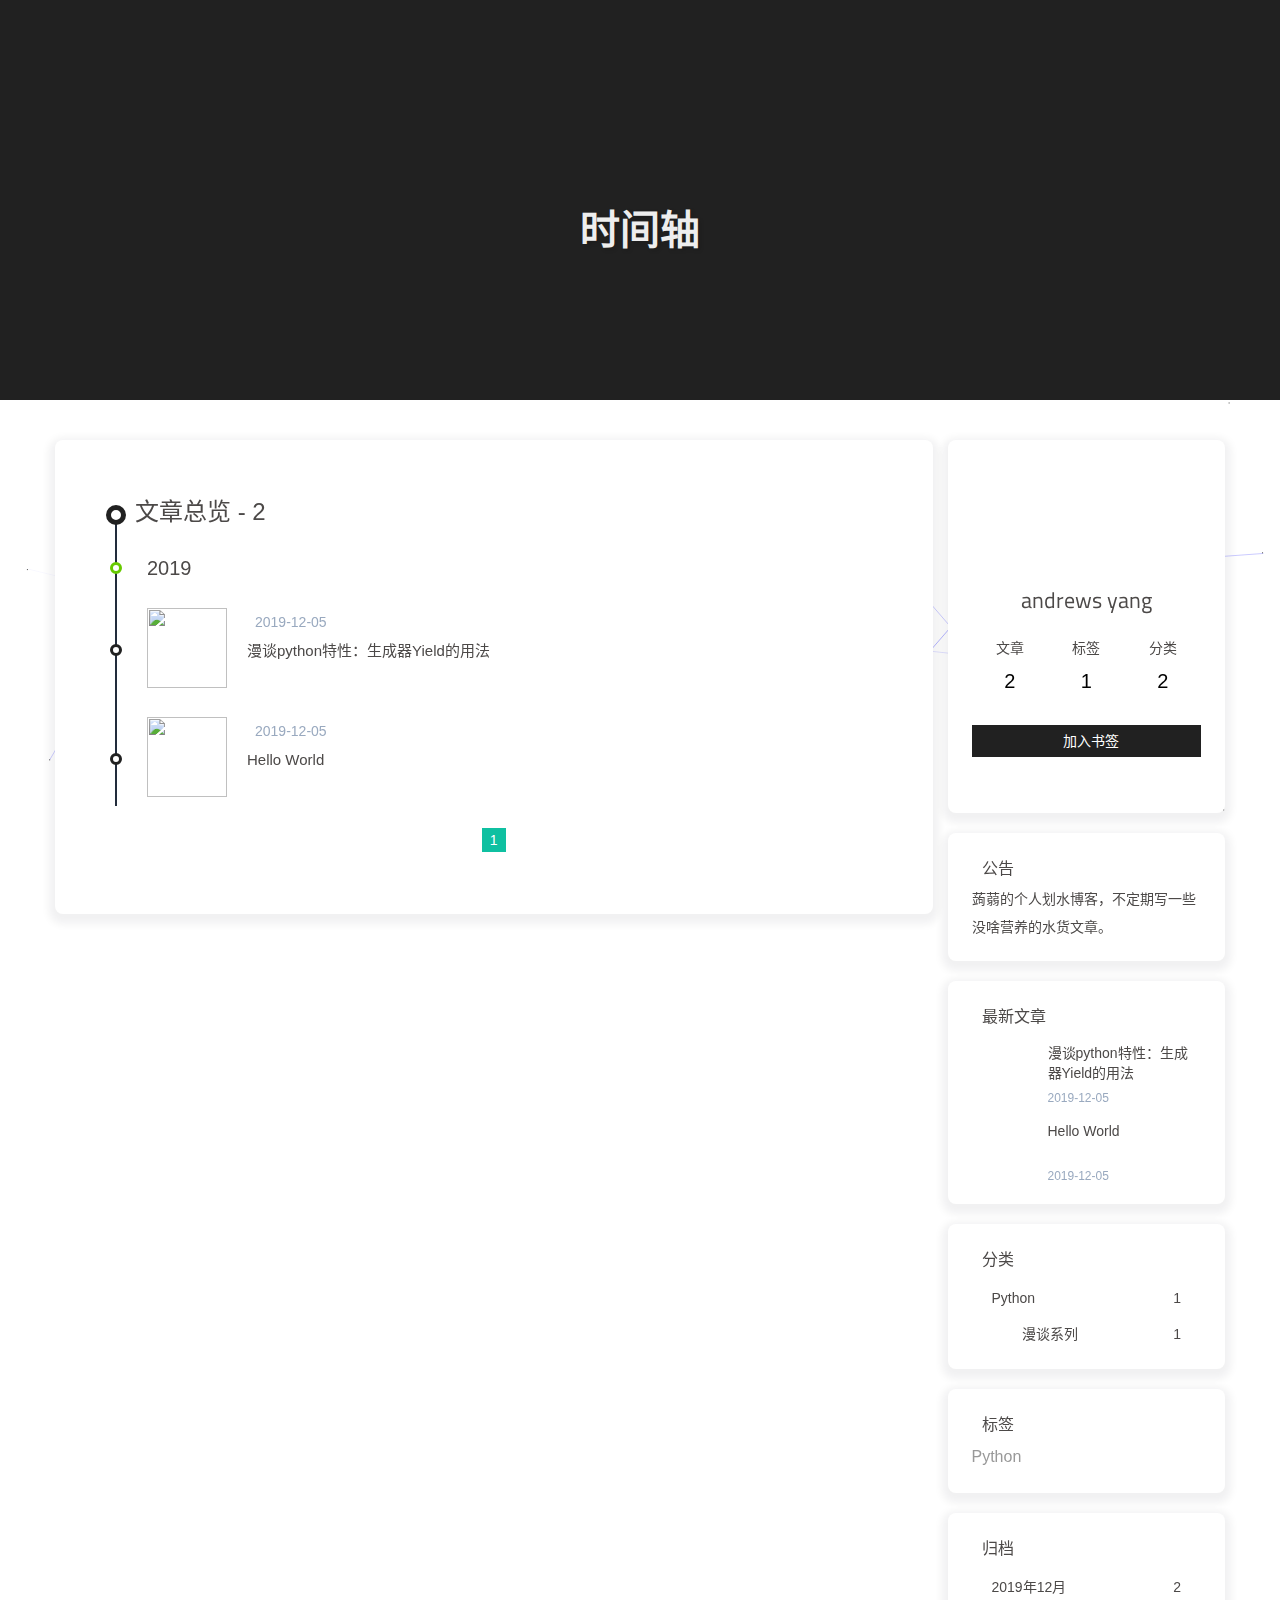
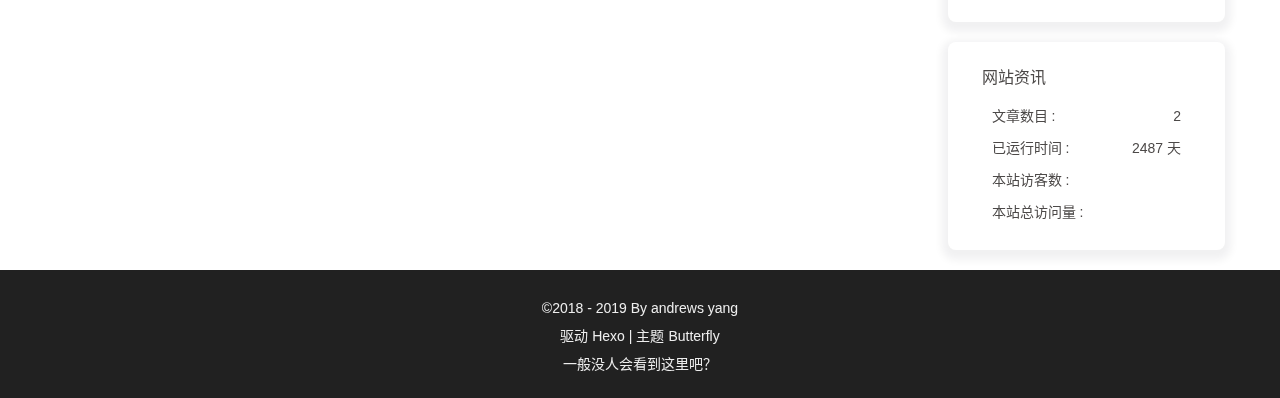
==== commit 81627977: "Site updated: 2019-12-07 11:20:06" ====
--- a/archives/index.html
+++ b/archives/index.html
@@ -43,7 +43,7 @@
   if (document.querySelector('meta[name="theme-color"]') !== null){
   document.querySelector('meta[name="theme-color"]').setAttribute('content','#fff')
   }
-}</script><link rel="stylesheet" href="/css/index.css"><link rel="stylesheet" href="https://cdn.jsdelivr.net/npm/font-awesome@latest/css/font-awesome.min.css"><link rel="stylesheet" href="https://cdn.jsdelivr.net/npm/@fancyapps/fancybox@latest/dist/jquery.fancybox.min.css"><link rel="canonical" href="https://newbeenoob.github.io/archives/"><link rel="preload" href="https://s2.ax1x.com/2019/12/06/QJUvwj.jpg" as="image"><link rel="stylesheet" href="https://fonts.googleapis.com/css?family=Titillium+Web"><script>var GLOBAL_CONFIG = { 
+}</script><link rel="stylesheet" href="/css/index.css"><link rel="stylesheet" href="https://cdn.jsdelivr.net/npm/font-awesome@latest/css/font-awesome.min.css"><link rel="stylesheet" href="https://cdn.jsdelivr.net/npm/@fancyapps/fancybox@latest/dist/jquery.fancybox.min.css"><link rel="canonical" href="https://newbeenoob.github.io/archives/"><link rel="preload" href="https://s2.ax1x.com/2019/12/07/QtZ2pn.jpg" as="image"><link rel="stylesheet" href="https://fonts.googleapis.com/css?family=Titillium+Web"><script>var GLOBAL_CONFIG = { 
   root: '/',
   algolia: undefined,
   localSearch: undefined,
@@ -68,5 +68,5 @@
   medium_zoom: 'false',
   Snackbar: undefined
   
-}</script></head><body><div id="header"> <div id="page-header"><span class="pull_left" id="blog_name"><a class="blog_title" id="site-name" href="/">Andrews的个人博客</a></span><i class="fa fa-bars fa-fw toggle-menu pull_right close" aria-hidden="true"></i><span class="pull_right menus"><div class="menus_items"><div class="menus_item"><a class="site-page" href="/"><i class="fa-fw fa fa-home"></i><span> 主页</span></a></div><div class="menus_item"><a class="site-page" href="/archives/"><i class="fa-fw fa fa-archive"></i><span> 导航</span></a></div><div class="menus_item"><a class="site-page" href="/tags/"><i class="fa-fw fa fa-tags"></i><span> 标签</span></a></div><div class="menus_item"><a class="site-page" href="/categories/"><i class="fa-fw fa fa-folder-open"></i><span> 分类</span></a></div><div class="menus_item"><a class="site-page" href="/link/"><i class="fa-fw fa fa-link"></i><span> 友链</span></a></div><div class="menus_item"><a class="site-page" href="/about/"><i class="fa-fw fa fa-heart"></i><span> 关于我</span></a></div><div class="menus_item"><a class="site-page"><i class="fa-fw fa fa-list" aria-hidden="true"></i><span> 列表</span><i class="fa fa-chevron-down menus-expand" aria-hidden="true"></i></a><ul class="menus_item_child"><li><a class="site-page" href="/music/"><i class="fa-fw fa fa-music"></i><span> 音乐</span></a></li><li><a class="site-page" href="/movies/"><i class="fa-fw fa fa-film"></i><span> 视频</span></a></li></ul></div></div></span><span class="pull_right" id="search_button"></span></div></div><div id="mobile-sidebar"><div id="menu_mask"></div><div id="mobile-sidebar-menus"><div class="mobile_author_icon"><img class="lazyload avatar_img" src="https://s2.ax1x.com/2019/12/05/QGlQnP.jpg" onerror="onerror=null;src='/img/friend_404.gif'"></div><div class="mobile_post_data"><div class="mobile_data_item is_center"><div class="mobile_data_link"><a href="/archives/"><div class="headline">文章</div><div class="length_num">2</div></a></div></div><div class="mobile_data_item is_center">      <div class="mobile_data_link"><a href="/tags/"><div class="headline">标签</div><div class="length_num">1</div></a></div></div><div class="mobile_data_item is_center">     <div class="mobile_data_link"><a href="/categories/"><div class="headline">分类</div><div class="length_num">2</div></a></div></div></div><hr><div class="menus_items"><div class="menus_item"><a class="site-page" href="/"><i class="fa-fw fa fa-home"></i><span> 主页</span></a></div><div class="menus_item"><a class="site-page" href="/archives/"><i class="fa-fw fa fa-archive"></i><span> 导航</span></a></div><div class="menus_item"><a class="site-page" href="/tags/"><i class="fa-fw fa fa-tags"></i><span> 标签</span></a></div><div class="menus_item"><a class="site-page" href="/categories/"><i class="fa-fw fa fa-folder-open"></i><span> 分类</span></a></div><div class="menus_item"><a class="site-page" href="/link/"><i class="fa-fw fa fa-link"></i><span> 友链</span></a></div><div class="menus_item"><a class="site-page" href="/about/"><i class="fa-fw fa fa-heart"></i><span> 关于我</span></a></div><div class="menus_item"><a class="site-page"><i class="fa-fw fa fa-list" aria-hidden="true"></i><span> 列表</span><i class="fa fa-chevron-down menus-expand" aria-hidden="true"></i></a><ul class="menus_item_child"><li><a class="site-page" href="/music/"><i class="fa-fw fa fa-music"></i><span> 音乐</span></a></li><li><a class="site-page" href="/movies/"><i class="fa-fw fa fa-film"></i><span> 视频</span></a></li></ul></div></div></div></div><div id="body-wrap"><nav class="not_index_bg" id="nav"><div class="nav_bg" style="background-image: url(https://s2.ax1x.com/2019/12/06/QJUvwj.jpg)"></div><div id="page_site-info"><div id="site-title"><span class="blogtitle">时间轴</span></div></div></nav><div id="content-outer"><div class="layout_page" id="content-inner"><div id="archive"><div class="article-sort-title">文章总览 - 2</div><div class="article-sort"><div class="article-sort-item year">2019</div><div class="article-sort-item"><div class="article-sort-img"><a class="article-sort-item__img" href="/posts/b4a8a7cc/"><img src="https://s2.ax1x.com/2019/12/05/QG2RFU.jpg"></a></div><div class="article-sort-post"><a class="article-sort-item__post" href="/posts/b4a8a7cc/"><i class="fa fa-clock-o" aria-hidden="true"></i><time class="article-sort-item__time">2019-12-05</time><div class="article-sort-item__title">漫谈python特性：生成器Yield的用法</div></a></div></div><div class="article-sort-item"><div class="article-sort-img"><a class="article-sort-item__img" href="/posts/4a17b156/"><img src="https://s2.ax1x.com/2019/12/05/QG2goT.jpg"></a></div><div class="article-sort-post"><a class="article-sort-item__post" href="/posts/4a17b156/"><i class="fa fa-clock-o" aria-hidden="true"></i><time class="article-sort-item__time">2019-12-05</time><div class="article-sort-item__title">Hello World</div></a></div></div></div><nav id="pagination"><div class="pagination"><span class="page-number current">1</span></div></nav></div><div class="aside_content" id="aside_content"><div class="card_widget card-author"><div class="card-content"><div class="post_data"><div class="data-item is_center"><img class="lazyload avatar_img" src="https://s2.ax1x.com/2019/12/05/QGlQnP.jpg" onerror="onerror=null;src='/img/friend_404.gif'"><p class="author-info__name is_center">andrews yang</p><p class="author-info__description is_center"></p></div></div><div class="post_data data_config"><div class="data-item is_center"><div class="data_link"><a href="/archives/"><p class="headline">文章</p><p class="length_num">2</p></a></div></div><div class="data-item is_center">      <div class="data_link"><a href="/tags/"><p class="headline">标签</p><p class="length_num">1</p></a></div></div><div class="data-item is_center">     <div class="data_link"><a href="/categories/"><p class="headline">分类</p><p class="length_num">2</p></a></div></div></div><div class="post_data is_center"><a class="data-item bookmark bookmarke--primary bookmark--animated" id="bookmark-it" href="javascript:;" title="加入书签" target="_self"><i class="fa fa-bookmark" aria-hidden="true"></i><span>加入书签</span></a></div><div class="post_data data_config"><div id="aside-social-icons"> <a class="social-icon data-item" href="https://github.com/newbeenoob" target="_blank"><i class="fa fa-github"></i></a><a class="social-icon data-item" href="mailto:andrew319@sina.cn" target="_blank"><i class="fa fa-envelope"></i></a><a class="social-icon data-item" href="/atom.xml" target="_blank"><i class="fa fa-rss"></i></a></div></div></div></div><div class="card_widget card-announcement"><div class="card-content"><div class="item_headline"><i class="fa fa-bullhorn card-announcement-animation" aria-hidden="true"></i><span>公告</span></div><div class="announcement_content">蒟蒻的个人划水博客，不定期写一些没啥营养的水货文章。</div></div></div><div class="card_widget card-recent-post"><div class="card-content"><div class="item_headline"><i class="fa fa-history" aria-hidden="true"></i><span>最新文章</span></div><div class="aside_recent_item"><div class="aside_recent_post"><a href="/posts/b4a8a7cc/"><div class="aside_post_cover"><img class="aside_post_bg lazyload" data-src="https://s2.ax1x.com/2019/12/05/QG2RFU.jpg" onerror="onerror=null;src='/img/404.jpg'" title="漫谈python特性：生成器Yield的用法"></div><div id="aside_title"><div class="aside_post_title" href="/posts/b4a8a7cc/" title="漫谈python特性：生成器Yield的用法">漫谈python特性：生成器Yield的用法</div><time class="aside_post_meta post-meta__date">2019-12-05</time></div></a></div><div class="aside_recent_post"><a href="/posts/4a17b156/"><div class="aside_post_cover"><img class="aside_post_bg lazyload" data-src="https://s2.ax1x.com/2019/12/05/QG2goT.jpg" onerror="onerror=null;src='/img/404.jpg'" title="Hello World"></div><div id="aside_title"><div class="aside_post_title" href="/posts/4a17b156/" title="Hello World">Hello World</div><time class="aside_post_meta post-meta__date">2019-12-05</time></div></a></div></div></div></div><div class="card_widget card-categories"><div class="card-content"><div class="item_headline"><i class="fa fa-folder-open" aria-hidden="true"></i><span>分类</span></div><ul class="aside_category_item">       <li class="aside_category_list"><a class="aside_category_list_link" href="/categories/Python/"><span class="aside_category_list_name">Python</span><span class="aside_category_list_length">1</span></a></li><ul class="aside_category_item child"><li class="aside_category_list"><a class="aside_category_list_link" href="/categories/Python/%E6%BC%AB%E8%B0%88%E7%B3%BB%E5%88%97/"><span class="aside_category_list_name">漫谈系列</span><span class="aside_category_list_length">1</span></a></li></ul></ul></div></div><div class="card_widget card-tags"><div class="card-content"><div class="item_headline"><i class="fa fa-tags" aria-hidden="true"></i><span>标签</span></div><div class="card-tag-cloud"><a href="/tags/Python/" style="font-size: 16px; color: #999">Python</a></div></div></div><div class="card_widget card-archives"><div class="card-content"><div class="item_headline"><i class="fa fa-archive" aria-hidden="true"></i><span>归档</span></div><div class="archives_item"><ul class="archive-list"><li class="archive-list-item"><a class="archive-list-link" href="/archives/2019/12/">2019年12月<span class="archive-list-count">2</span></a></li></ul></div></div></div><div class="card_widget card-webinfo"><div class="card-content"><div class="item_headline"><i class="fa fa-line-chart" aria-hidden="true"></i><span>网站资讯</span></div><div class="webinfo"><div class="webinfo_item"><div class="webinfo_article_name">文章数目 :</div><div class="webinfo_article_count">2</div></div><div class="webinfo_item"><div class="webinfo_runtime_name">已运行时间 :</div><div class="webinfo_runtime_count" id="webinfo_runtime_count"></div><script id="runtionshow" src="/js/runtimeshow.js" start_date="10/1/2019 00:00:00">      </script></div><div class="webinfo_item">      <div class="webinfo_site_uv_name">本站访客数 :</div><div class="webinfo_site_uv_count" id="busuanzi_value_site_uv"></div></div><div class="webinfo_item"><div class="webinfo_site_name">本站总访问量 :</div><div class="webinfo_site_pv_count" id="busuanzi_value_site_pv"></div></div></div></div></div></div></div></div><footer id="footer"><div id="footer-wrap"><div class="copyright">&copy;2018 - 2019 By andrews yang</div><div class="framework-info"><span>驱动 </span><a href="http://hexo.io" target="_blank" rel="noopener"><span>Hexo</span></a><span class="footer-separator">|</span><span>主题 </span><a href="https://github.com/jerryc127/hexo-theme-butterfly" target="_blank" rel="noopener"><span>Butterfly</span></a></div><div class="footer_custom_text">一般没人会看到这里吧？</div></div></footer></div><section class="rightside" id="rightside"><div id="rightside-config-hide"><i class="fa fa-plus" id="font_plus" title="放大字体"></i><i class="fa fa-minus" id="font_minus" title="缩小字体"></i><a class="translate_chn_to_cht" id="translateLink" href="javascript:translatePage();" title="简繁转换" target="_self">简</a><i class="darkmode fa fa-moon-o" id="darkmode" title="夜间模式"></i></div><div id="rightside-config-show"><div id="rightside_config" title="设置"><i class="fa fa-cog" aria-hidden="true"></i></div><i class="fa fa-arrow-up" id="go-up" title="回到顶部" aria-hidden="true"></i></div></section><script src="https://cdn.jsdelivr.net/npm/jquery@latest/dist/jquery.min.js"></script><script src="/js/utils.js"></script><script src="/js/main.js"></script><script src="https://cdn.jsdelivr.net/npm/@fancyapps/fancybox@latest/dist/jquery.fancybox.min.js"></script><script id="canvas_nest" color="0,0,255" opacity="0.7" zIndex="-1" count="99" mobile="false" src="/js/third-party/canvas-nest.js"></script><script src="/js/tw_cn.js"></script><script>translateInitilization()
+}</script></head><body><div id="header"> <div id="page-header"><span class="pull_left" id="blog_name"><a class="blog_title" id="site-name" href="/">Andrews的个人博客</a></span><i class="fa fa-bars fa-fw toggle-menu pull_right close" aria-hidden="true"></i><span class="pull_right menus"><div class="menus_items"><div class="menus_item"><a class="site-page" href="/"><i class="fa-fw fa fa-home"></i><span> 主页</span></a></div><div class="menus_item"><a class="site-page" href="/archives/"><i class="fa-fw fa fa-archive"></i><span> 导航</span></a></div><div class="menus_item"><a class="site-page" href="/tags/"><i class="fa-fw fa fa-tags"></i><span> 标签</span></a></div><div class="menus_item"><a class="site-page" href="/categories/"><i class="fa-fw fa fa-folder-open"></i><span> 分类</span></a></div><div class="menus_item"><a class="site-page" href="/link/"><i class="fa-fw fa fa-link"></i><span> 友链</span></a></div><div class="menus_item"><a class="site-page" href="/about/"><i class="fa-fw fa fa-heart"></i><span> 关于我</span></a></div><div class="menus_item"><a class="site-page"><i class="fa-fw fa fa-list" aria-hidden="true"></i><span> 列表</span><i class="fa fa-chevron-down menus-expand" aria-hidden="true"></i></a><ul class="menus_item_child"><li><a class="site-page" href="/music/"><i class="fa-fw fa fa-music"></i><span> 音乐</span></a></li><li><a class="site-page" href="/movies/"><i class="fa-fw fa fa-film"></i><span> 视频</span></a></li></ul></div></div></span><span class="pull_right" id="search_button"></span></div></div><div id="mobile-sidebar"><div id="menu_mask"></div><div id="mobile-sidebar-menus"><div class="mobile_author_icon"><img class="lazyload avatar_img" src="https://s2.ax1x.com/2019/12/05/QGlQnP.jpg" onerror="onerror=null;src='/img/friend_404.gif'"></div><div class="mobile_post_data"><div class="mobile_data_item is_center"><div class="mobile_data_link"><a href="/archives/"><div class="headline">文章</div><div class="length_num">2</div></a></div></div><div class="mobile_data_item is_center">      <div class="mobile_data_link"><a href="/tags/"><div class="headline">标签</div><div class="length_num">1</div></a></div></div><div class="mobile_data_item is_center">     <div class="mobile_data_link"><a href="/categories/"><div class="headline">分类</div><div class="length_num">2</div></a></div></div></div><hr><div class="menus_items"><div class="menus_item"><a class="site-page" href="/"><i class="fa-fw fa fa-home"></i><span> 主页</span></a></div><div class="menus_item"><a class="site-page" href="/archives/"><i class="fa-fw fa fa-archive"></i><span> 导航</span></a></div><div class="menus_item"><a class="site-page" href="/tags/"><i class="fa-fw fa fa-tags"></i><span> 标签</span></a></div><div class="menus_item"><a class="site-page" href="/categories/"><i class="fa-fw fa fa-folder-open"></i><span> 分类</span></a></div><div class="menus_item"><a class="site-page" href="/link/"><i class="fa-fw fa fa-link"></i><span> 友链</span></a></div><div class="menus_item"><a class="site-page" href="/about/"><i class="fa-fw fa fa-heart"></i><span> 关于我</span></a></div><div class="menus_item"><a class="site-page"><i class="fa-fw fa fa-list" aria-hidden="true"></i><span> 列表</span><i class="fa fa-chevron-down menus-expand" aria-hidden="true"></i></a><ul class="menus_item_child"><li><a class="site-page" href="/music/"><i class="fa-fw fa fa-music"></i><span> 音乐</span></a></li><li><a class="site-page" href="/movies/"><i class="fa-fw fa fa-film"></i><span> 视频</span></a></li></ul></div></div></div></div><div id="body-wrap"><nav class="not_index_bg" id="nav"><div class="nav_bg" style="background-image: url(https://s2.ax1x.com/2019/12/07/QtZ2pn.jpg)"></div><div id="page_site-info"><div id="site-title"><span class="blogtitle">时间轴</span></div></div></nav><div id="content-outer"><div class="layout_page" id="content-inner"><div id="archive"><div class="article-sort-title">文章总览 - 2</div><div class="article-sort"><div class="article-sort-item year">2019</div><div class="article-sort-item"><div class="article-sort-img"><a class="article-sort-item__img" href="/posts/b4a8a7cc/"><img src="https://s2.ax1x.com/2019/12/05/QG2RFU.jpg"></a></div><div class="article-sort-post"><a class="article-sort-item__post" href="/posts/b4a8a7cc/"><i class="fa fa-clock-o" aria-hidden="true"></i><time class="article-sort-item__time">2019-12-05</time><div class="article-sort-item__title">漫谈python特性：生成器Yield的用法</div></a></div></div><div class="article-sort-item"><div class="article-sort-img"><a class="article-sort-item__img" href="/posts/4a17b156/"><img src="https://s2.ax1x.com/2019/12/05/QG2goT.jpg"></a></div><div class="article-sort-post"><a class="article-sort-item__post" href="/posts/4a17b156/"><i class="fa fa-clock-o" aria-hidden="true"></i><time class="article-sort-item__time">2019-12-05</time><div class="article-sort-item__title">Hello World</div></a></div></div></div><nav id="pagination"><div class="pagination"><span class="page-number current">1</span></div></nav></div><div class="aside_content" id="aside_content"><div class="card_widget card-author"><div class="card-content"><div class="post_data"><div class="data-item is_center"><img class="lazyload avatar_img" src="https://s2.ax1x.com/2019/12/05/QGlQnP.jpg" onerror="onerror=null;src='/img/friend_404.gif'"><p class="author-info__name is_center">andrews yang</p><p class="author-info__description is_center"></p></div></div><div class="post_data data_config"><div class="data-item is_center"><div class="data_link"><a href="/archives/"><p class="headline">文章</p><p class="length_num">2</p></a></div></div><div class="data-item is_center">      <div class="data_link"><a href="/tags/"><p class="headline">标签</p><p class="length_num">1</p></a></div></div><div class="data-item is_center">     <div class="data_link"><a href="/categories/"><p class="headline">分类</p><p class="length_num">2</p></a></div></div></div><div class="post_data is_center"><a class="data-item bookmark bookmarke--primary bookmark--animated" id="bookmark-it" href="javascript:;" title="加入书签" target="_self"><i class="fa fa-bookmark" aria-hidden="true"></i><span>加入书签</span></a></div><div class="post_data data_config"><div id="aside-social-icons"> <a class="social-icon data-item" href="https://github.com/newbeenoob" target="_blank"><i class="fa fa-github"></i></a><a class="social-icon data-item" href="mailto:andrew319@sina.cn" target="_blank"><i class="fa fa-envelope"></i></a><a class="social-icon data-item" href="/atom.xml" target="_blank"><i class="fa fa-rss"></i></a></div></div></div></div><div class="card_widget card-announcement"><div class="card-content"><div class="item_headline"><i class="fa fa-bullhorn card-announcement-animation" aria-hidden="true"></i><span>公告</span></div><div class="announcement_content">蒟蒻的个人划水博客，不定期写一些没啥营养的水货文章。</div></div></div><div class="card_widget card-recent-post"><div class="card-content"><div class="item_headline"><i class="fa fa-history" aria-hidden="true"></i><span>最新文章</span></div><div class="aside_recent_item"><div class="aside_recent_post"><a href="/posts/b4a8a7cc/"><div class="aside_post_cover"><img class="aside_post_bg lazyload" data-src="https://s2.ax1x.com/2019/12/05/QG2RFU.jpg" onerror="onerror=null;src='/img/404.jpg'" title="漫谈python特性：生成器Yield的用法"></div><div id="aside_title"><div class="aside_post_title" href="/posts/b4a8a7cc/" title="漫谈python特性：生成器Yield的用法">漫谈python特性：生成器Yield的用法</div><time class="aside_post_meta post-meta__date">2019-12-05</time></div></a></div><div class="aside_recent_post"><a href="/posts/4a17b156/"><div class="aside_post_cover"><img class="aside_post_bg lazyload" data-src="https://s2.ax1x.com/2019/12/05/QG2goT.jpg" onerror="onerror=null;src='/img/404.jpg'" title="Hello World"></div><div id="aside_title"><div class="aside_post_title" href="/posts/4a17b156/" title="Hello World">Hello World</div><time class="aside_post_meta post-meta__date">2019-12-05</time></div></a></div></div></div></div><div class="card_widget card-categories"><div class="card-content"><div class="item_headline"><i class="fa fa-folder-open" aria-hidden="true"></i><span>分类</span></div><ul class="aside_category_item">       <li class="aside_category_list"><a class="aside_category_list_link" href="/categories/Python/"><span class="aside_category_list_name">Python</span><span class="aside_category_list_length">1</span></a></li><ul class="aside_category_item child"><li class="aside_category_list"><a class="aside_category_list_link" href="/categories/Python/%E6%BC%AB%E8%B0%88%E7%B3%BB%E5%88%97/"><span class="aside_category_list_name">漫谈系列</span><span class="aside_category_list_length">1</span></a></li></ul></ul></div></div><div class="card_widget card-tags"><div class="card-content"><div class="item_headline"><i class="fa fa-tags" aria-hidden="true"></i><span>标签</span></div><div class="card-tag-cloud"><a href="/tags/Python/" style="font-size: 16px; color: #999">Python</a></div></div></div><div class="card_widget card-archives"><div class="card-content"><div class="item_headline"><i class="fa fa-archive" aria-hidden="true"></i><span>归档</span></div><div class="archives_item"><ul class="archive-list"><li class="archive-list-item"><a class="archive-list-link" href="/archives/2019/12/">2019年12月<span class="archive-list-count">2</span></a></li></ul></div></div></div><div class="card_widget card-webinfo"><div class="card-content"><div class="item_headline"><i class="fa fa-line-chart" aria-hidden="true"></i><span>网站资讯</span></div><div class="webinfo"><div class="webinfo_item"><div class="webinfo_article_name">文章数目 :</div><div class="webinfo_article_count">2</div></div><div class="webinfo_item"><div class="webinfo_runtime_name">已运行时间 :</div><div class="webinfo_runtime_count" id="webinfo_runtime_count"></div><script id="runtionshow" src="/js/runtimeshow.js" start_date="10/1/2019 00:00:00">      </script></div><div class="webinfo_item">      <div class="webinfo_site_uv_name">本站访客数 :</div><div class="webinfo_site_uv_count" id="busuanzi_value_site_uv"></div></div><div class="webinfo_item"><div class="webinfo_site_name">本站总访问量 :</div><div class="webinfo_site_pv_count" id="busuanzi_value_site_pv"></div></div></div></div></div></div></div></div><footer id="footer"><div id="footer-wrap"><div class="copyright">&copy;2018 - 2019 By andrews yang</div><div class="framework-info"><span>驱动 </span><a href="http://hexo.io" target="_blank" rel="noopener"><span>Hexo</span></a><span class="footer-separator">|</span><span>主题 </span><a href="https://github.com/jerryc127/hexo-theme-butterfly" target="_blank" rel="noopener"><span>Butterfly</span></a></div><div class="footer_custom_text">一般没人会看到这里吧？</div></div></footer></div><section class="rightside" id="rightside"><div id="rightside-config-hide"><i class="fa fa-plus" id="font_plus" title="放大字体"></i><i class="fa fa-minus" id="font_minus" title="缩小字体"></i><a class="translate_chn_to_cht" id="translateLink" href="javascript:translatePage();" title="简繁转换" target="_self">简</a><i class="darkmode fa fa-moon-o" id="darkmode" title="夜间模式"></i></div><div id="rightside-config-show"><div id="rightside_config" title="设置"><i class="fa fa-cog" aria-hidden="true"></i></div><i class="fa fa-arrow-up" id="go-up" title="回到顶部" aria-hidden="true"></i></div></section><script src="https://cdn.jsdelivr.net/npm/jquery@latest/dist/jquery.min.js"></script><script src="/js/utils.js"></script><script src="/js/main.js"></script><script src="https://cdn.jsdelivr.net/npm/@fancyapps/fancybox@latest/dist/jquery.fancybox.min.js"></script><script id="canvas_nest" color="0,0,255" opacity="0.7" zIndex="-1" count="99" mobile="false" src="/js/third-party/canvas-nest.js"></script><script src="/js/tw_cn.js"></script><script>translateInitilization()
 </script><script async src="//busuanzi.ibruce.info/busuanzi/2.3/busuanzi.pure.mini.js"></script><script src="https://cdn.jsdelivr.net/npm/instant.page@latest/instantpage.min.js" type="module"></script><script src="https://cdn.jsdelivr.net/npm/lazysizes@latest/lazysizes.min.js" async=""></script><script src="/js/third-party/ClickShowText.js"></script></body></html>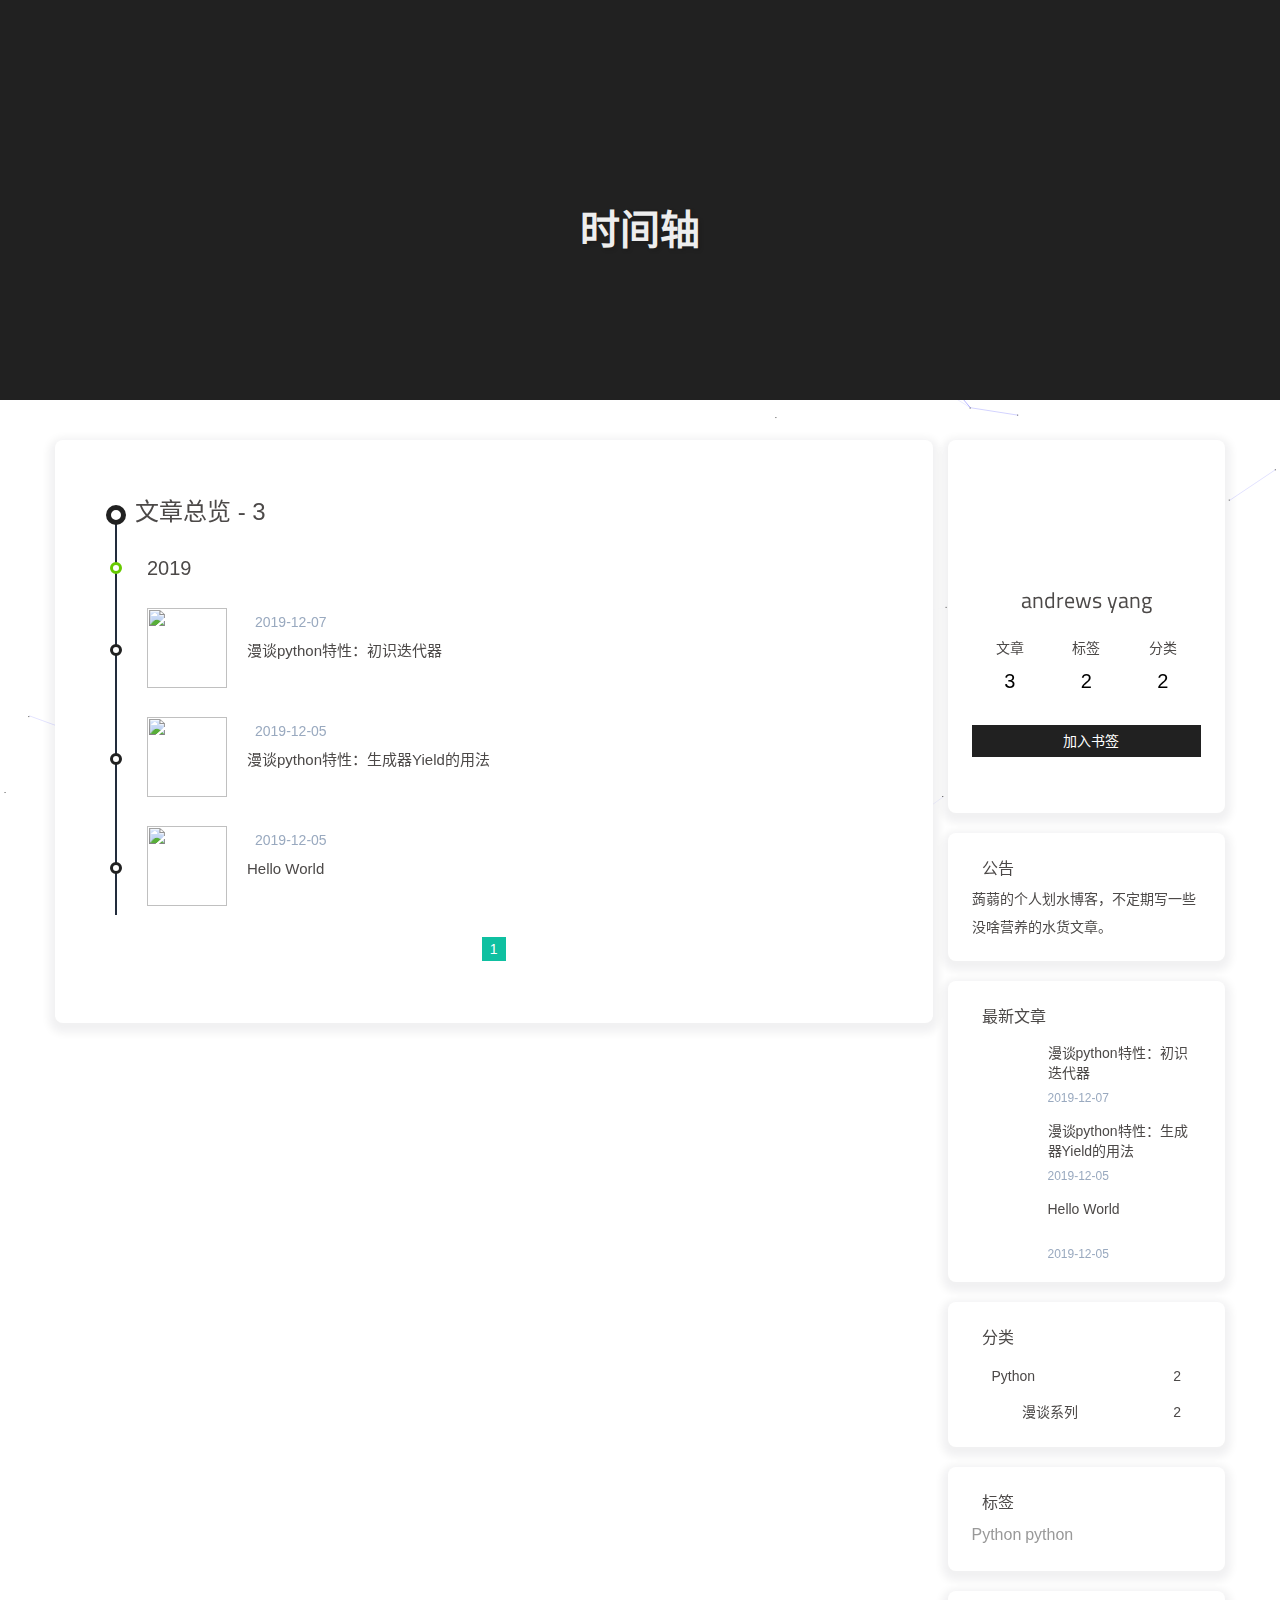
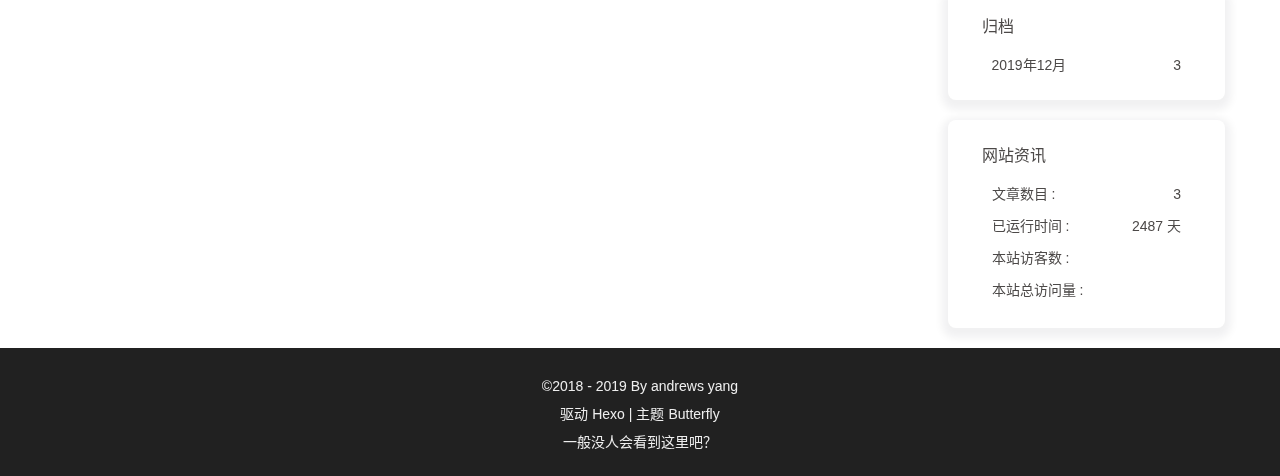
==== commit f2d25340: "Site updated: 2019-12-07 23:23:11" ====
--- a/archives/index.html
+++ b/archives/index.html
@@ -68,5 +68,5 @@
   medium_zoom: 'false',
   Snackbar: undefined
   
-}</script></head><body><div id="header"> <div id="page-header"><span class="pull_left" id="blog_name"><a class="blog_title" id="site-name" href="/">Andrews的个人博客</a></span><i class="fa fa-bars fa-fw toggle-menu pull_right close" aria-hidden="true"></i><span class="pull_right menus"><div class="menus_items"><div class="menus_item"><a class="site-page" href="/"><i class="fa-fw fa fa-home"></i><span> 主页</span></a></div><div class="menus_item"><a class="site-page" href="/archives/"><i class="fa-fw fa fa-archive"></i><span> 导航</span></a></div><div class="menus_item"><a class="site-page" href="/tags/"><i class="fa-fw fa fa-tags"></i><span> 标签</span></a></div><div class="menus_item"><a class="site-page" href="/categories/"><i class="fa-fw fa fa-folder-open"></i><span> 分类</span></a></div><div class="menus_item"><a class="site-page" href="/link/"><i class="fa-fw fa fa-link"></i><span> 友链</span></a></div><div class="menus_item"><a class="site-page" href="/about/"><i class="fa-fw fa fa-heart"></i><span> 关于我</span></a></div><div class="menus_item"><a class="site-page"><i class="fa-fw fa fa-list" aria-hidden="true"></i><span> 列表</span><i class="fa fa-chevron-down menus-expand" aria-hidden="true"></i></a><ul class="menus_item_child"><li><a class="site-page" href="/music/"><i class="fa-fw fa fa-music"></i><span> 音乐</span></a></li><li><a class="site-page" href="/movies/"><i class="fa-fw fa fa-film"></i><span> 视频</span></a></li></ul></div></div></span><span class="pull_right" id="search_button"></span></div></div><div id="mobile-sidebar"><div id="menu_mask"></div><div id="mobile-sidebar-menus"><div class="mobile_author_icon"><img class="lazyload avatar_img" src="https://s2.ax1x.com/2019/12/05/QGlQnP.jpg" onerror="onerror=null;src='/img/friend_404.gif'"></div><div class="mobile_post_data"><div class="mobile_data_item is_center"><div class="mobile_data_link"><a href="/archives/"><div class="headline">文章</div><div class="length_num">2</div></a></div></div><div class="mobile_data_item is_center">      <div class="mobile_data_link"><a href="/tags/"><div class="headline">标签</div><div class="length_num">1</div></a></div></div><div class="mobile_data_item is_center">     <div class="mobile_data_link"><a href="/categories/"><div class="headline">分类</div><div class="length_num">2</div></a></div></div></div><hr><div class="menus_items"><div class="menus_item"><a class="site-page" href="/"><i class="fa-fw fa fa-home"></i><span> 主页</span></a></div><div class="menus_item"><a class="site-page" href="/archives/"><i class="fa-fw fa fa-archive"></i><span> 导航</span></a></div><div class="menus_item"><a class="site-page" href="/tags/"><i class="fa-fw fa fa-tags"></i><span> 标签</span></a></div><div class="menus_item"><a class="site-page" href="/categories/"><i class="fa-fw fa fa-folder-open"></i><span> 分类</span></a></div><div class="menus_item"><a class="site-page" href="/link/"><i class="fa-fw fa fa-link"></i><span> 友链</span></a></div><div class="menus_item"><a class="site-page" href="/about/"><i class="fa-fw fa fa-heart"></i><span> 关于我</span></a></div><div class="menus_item"><a class="site-page"><i class="fa-fw fa fa-list" aria-hidden="true"></i><span> 列表</span><i class="fa fa-chevron-down menus-expand" aria-hidden="true"></i></a><ul class="menus_item_child"><li><a class="site-page" href="/music/"><i class="fa-fw fa fa-music"></i><span> 音乐</span></a></li><li><a class="site-page" href="/movies/"><i class="fa-fw fa fa-film"></i><span> 视频</span></a></li></ul></div></div></div></div><div id="body-wrap"><nav class="not_index_bg" id="nav"><div class="nav_bg" style="background-image: url(https://s2.ax1x.com/2019/12/07/QtZ2pn.jpg)"></div><div id="page_site-info"><div id="site-title"><span class="blogtitle">时间轴</span></div></div></nav><div id="content-outer"><div class="layout_page" id="content-inner"><div id="archive"><div class="article-sort-title">文章总览 - 2</div><div class="article-sort"><div class="article-sort-item year">2019</div><div class="article-sort-item"><div class="article-sort-img"><a class="article-sort-item__img" href="/posts/b4a8a7cc/"><img src="https://s2.ax1x.com/2019/12/05/QG2RFU.jpg"></a></div><div class="article-sort-post"><a class="article-sort-item__post" href="/posts/b4a8a7cc/"><i class="fa fa-clock-o" aria-hidden="true"></i><time class="article-sort-item__time">2019-12-05</time><div class="article-sort-item__title">漫谈python特性：生成器Yield的用法</div></a></div></div><div class="article-sort-item"><div class="article-sort-img"><a class="article-sort-item__img" href="/posts/4a17b156/"><img src="https://s2.ax1x.com/2019/12/05/QG2goT.jpg"></a></div><div class="article-sort-post"><a class="article-sort-item__post" href="/posts/4a17b156/"><i class="fa fa-clock-o" aria-hidden="true"></i><time class="article-sort-item__time">2019-12-05</time><div class="article-sort-item__title">Hello World</div></a></div></div></div><nav id="pagination"><div class="pagination"><span class="page-number current">1</span></div></nav></div><div class="aside_content" id="aside_content"><div class="card_widget card-author"><div class="card-content"><div class="post_data"><div class="data-item is_center"><img class="lazyload avatar_img" src="https://s2.ax1x.com/2019/12/05/QGlQnP.jpg" onerror="onerror=null;src='/img/friend_404.gif'"><p class="author-info__name is_center">andrews yang</p><p class="author-info__description is_center"></p></div></div><div class="post_data data_config"><div class="data-item is_center"><div class="data_link"><a href="/archives/"><p class="headline">文章</p><p class="length_num">2</p></a></div></div><div class="data-item is_center">      <div class="data_link"><a href="/tags/"><p class="headline">标签</p><p class="length_num">1</p></a></div></div><div class="data-item is_center">     <div class="data_link"><a href="/categories/"><p class="headline">分类</p><p class="length_num">2</p></a></div></div></div><div class="post_data is_center"><a class="data-item bookmark bookmarke--primary bookmark--animated" id="bookmark-it" href="javascript:;" title="加入书签" target="_self"><i class="fa fa-bookmark" aria-hidden="true"></i><span>加入书签</span></a></div><div class="post_data data_config"><div id="aside-social-icons"> <a class="social-icon data-item" href="https://github.com/newbeenoob" target="_blank"><i class="fa fa-github"></i></a><a class="social-icon data-item" href="mailto:andrew319@sina.cn" target="_blank"><i class="fa fa-envelope"></i></a><a class="social-icon data-item" href="/atom.xml" target="_blank"><i class="fa fa-rss"></i></a></div></div></div></div><div class="card_widget card-announcement"><div class="card-content"><div class="item_headline"><i class="fa fa-bullhorn card-announcement-animation" aria-hidden="true"></i><span>公告</span></div><div class="announcement_content">蒟蒻的个人划水博客，不定期写一些没啥营养的水货文章。</div></div></div><div class="card_widget card-recent-post"><div class="card-content"><div class="item_headline"><i class="fa fa-history" aria-hidden="true"></i><span>最新文章</span></div><div class="aside_recent_item"><div class="aside_recent_post"><a href="/posts/b4a8a7cc/"><div class="aside_post_cover"><img class="aside_post_bg lazyload" data-src="https://s2.ax1x.com/2019/12/05/QG2RFU.jpg" onerror="onerror=null;src='/img/404.jpg'" title="漫谈python特性：生成器Yield的用法"></div><div id="aside_title"><div class="aside_post_title" href="/posts/b4a8a7cc/" title="漫谈python特性：生成器Yield的用法">漫谈python特性：生成器Yield的用法</div><time class="aside_post_meta post-meta__date">2019-12-05</time></div></a></div><div class="aside_recent_post"><a href="/posts/4a17b156/"><div class="aside_post_cover"><img class="aside_post_bg lazyload" data-src="https://s2.ax1x.com/2019/12/05/QG2goT.jpg" onerror="onerror=null;src='/img/404.jpg'" title="Hello World"></div><div id="aside_title"><div class="aside_post_title" href="/posts/4a17b156/" title="Hello World">Hello World</div><time class="aside_post_meta post-meta__date">2019-12-05</time></div></a></div></div></div></div><div class="card_widget card-categories"><div class="card-content"><div class="item_headline"><i class="fa fa-folder-open" aria-hidden="true"></i><span>分类</span></div><ul class="aside_category_item">       <li class="aside_category_list"><a class="aside_category_list_link" href="/categories/Python/"><span class="aside_category_list_name">Python</span><span class="aside_category_list_length">1</span></a></li><ul class="aside_category_item child"><li class="aside_category_list"><a class="aside_category_list_link" href="/categories/Python/%E6%BC%AB%E8%B0%88%E7%B3%BB%E5%88%97/"><span class="aside_category_list_name">漫谈系列</span><span class="aside_category_list_length">1</span></a></li></ul></ul></div></div><div class="card_widget card-tags"><div class="card-content"><div class="item_headline"><i class="fa fa-tags" aria-hidden="true"></i><span>标签</span></div><div class="card-tag-cloud"><a href="/tags/Python/" style="font-size: 16px; color: #999">Python</a></div></div></div><div class="card_widget card-archives"><div class="card-content"><div class="item_headline"><i class="fa fa-archive" aria-hidden="true"></i><span>归档</span></div><div class="archives_item"><ul class="archive-list"><li class="archive-list-item"><a class="archive-list-link" href="/archives/2019/12/">2019年12月<span class="archive-list-count">2</span></a></li></ul></div></div></div><div class="card_widget card-webinfo"><div class="card-content"><div class="item_headline"><i class="fa fa-line-chart" aria-hidden="true"></i><span>网站资讯</span></div><div class="webinfo"><div class="webinfo_item"><div class="webinfo_article_name">文章数目 :</div><div class="webinfo_article_count">2</div></div><div class="webinfo_item"><div class="webinfo_runtime_name">已运行时间 :</div><div class="webinfo_runtime_count" id="webinfo_runtime_count"></div><script id="runtionshow" src="/js/runtimeshow.js" start_date="10/1/2019 00:00:00">      </script></div><div class="webinfo_item">      <div class="webinfo_site_uv_name">本站访客数 :</div><div class="webinfo_site_uv_count" id="busuanzi_value_site_uv"></div></div><div class="webinfo_item"><div class="webinfo_site_name">本站总访问量 :</div><div class="webinfo_site_pv_count" id="busuanzi_value_site_pv"></div></div></div></div></div></div></div></div><footer id="footer"><div id="footer-wrap"><div class="copyright">&copy;2018 - 2019 By andrews yang</div><div class="framework-info"><span>驱动 </span><a href="http://hexo.io" target="_blank" rel="noopener"><span>Hexo</span></a><span class="footer-separator">|</span><span>主题 </span><a href="https://github.com/jerryc127/hexo-theme-butterfly" target="_blank" rel="noopener"><span>Butterfly</span></a></div><div class="footer_custom_text">一般没人会看到这里吧？</div></div></footer></div><section class="rightside" id="rightside"><div id="rightside-config-hide"><i class="fa fa-plus" id="font_plus" title="放大字体"></i><i class="fa fa-minus" id="font_minus" title="缩小字体"></i><a class="translate_chn_to_cht" id="translateLink" href="javascript:translatePage();" title="简繁转换" target="_self">简</a><i class="darkmode fa fa-moon-o" id="darkmode" title="夜间模式"></i></div><div id="rightside-config-show"><div id="rightside_config" title="设置"><i class="fa fa-cog" aria-hidden="true"></i></div><i class="fa fa-arrow-up" id="go-up" title="回到顶部" aria-hidden="true"></i></div></section><script src="https://cdn.jsdelivr.net/npm/jquery@latest/dist/jquery.min.js"></script><script src="/js/utils.js"></script><script src="/js/main.js"></script><script src="https://cdn.jsdelivr.net/npm/@fancyapps/fancybox@latest/dist/jquery.fancybox.min.js"></script><script id="canvas_nest" color="0,0,255" opacity="0.7" zIndex="-1" count="99" mobile="false" src="/js/third-party/canvas-nest.js"></script><script src="/js/tw_cn.js"></script><script>translateInitilization()
+}</script></head><body><div id="header"> <div id="page-header"><span class="pull_left" id="blog_name"><a class="blog_title" id="site-name" href="/">Andrews的个人博客</a></span><i class="fa fa-bars fa-fw toggle-menu pull_right close" aria-hidden="true"></i><span class="pull_right menus"><div class="menus_items"><div class="menus_item"><a class="site-page" href="/"><i class="fa-fw fa fa-home"></i><span> 主页</span></a></div><div class="menus_item"><a class="site-page" href="/archives/"><i class="fa-fw fa fa-archive"></i><span> 导航</span></a></div><div class="menus_item"><a class="site-page" href="/tags/"><i class="fa-fw fa fa-tags"></i><span> 标签</span></a></div><div class="menus_item"><a class="site-page" href="/categories/"><i class="fa-fw fa fa-folder-open"></i><span> 分类</span></a></div><div class="menus_item"><a class="site-page" href="/link/"><i class="fa-fw fa fa-link"></i><span> 友链</span></a></div><div class="menus_item"><a class="site-page" href="/about/"><i class="fa-fw fa fa-heart"></i><span> 关于我</span></a></div><div class="menus_item"><a class="site-page"><i class="fa-fw fa fa-list" aria-hidden="true"></i><span> 列表</span><i class="fa fa-chevron-down menus-expand" aria-hidden="true"></i></a><ul class="menus_item_child"><li><a class="site-page" href="/music/"><i class="fa-fw fa fa-music"></i><span> 音乐</span></a></li><li><a class="site-page" href="/movies/"><i class="fa-fw fa fa-film"></i><span> 视频</span></a></li></ul></div></div></span><span class="pull_right" id="search_button"></span></div></div><div id="mobile-sidebar"><div id="menu_mask"></div><div id="mobile-sidebar-menus"><div class="mobile_author_icon"><img class="lazyload avatar_img" src="https://s2.ax1x.com/2019/12/05/QGlQnP.jpg" onerror="onerror=null;src='/img/friend_404.gif'"></div><div class="mobile_post_data"><div class="mobile_data_item is_center"><div class="mobile_data_link"><a href="/archives/"><div class="headline">文章</div><div class="length_num">3</div></a></div></div><div class="mobile_data_item is_center">      <div class="mobile_data_link"><a href="/tags/"><div class="headline">标签</div><div class="length_num">2</div></a></div></div><div class="mobile_data_item is_center">     <div class="mobile_data_link"><a href="/categories/"><div class="headline">分类</div><div class="length_num">2</div></a></div></div></div><hr><div class="menus_items"><div class="menus_item"><a class="site-page" href="/"><i class="fa-fw fa fa-home"></i><span> 主页</span></a></div><div class="menus_item"><a class="site-page" href="/archives/"><i class="fa-fw fa fa-archive"></i><span> 导航</span></a></div><div class="menus_item"><a class="site-page" href="/tags/"><i class="fa-fw fa fa-tags"></i><span> 标签</span></a></div><div class="menus_item"><a class="site-page" href="/categories/"><i class="fa-fw fa fa-folder-open"></i><span> 分类</span></a></div><div class="menus_item"><a class="site-page" href="/link/"><i class="fa-fw fa fa-link"></i><span> 友链</span></a></div><div class="menus_item"><a class="site-page" href="/about/"><i class="fa-fw fa fa-heart"></i><span> 关于我</span></a></div><div class="menus_item"><a class="site-page"><i class="fa-fw fa fa-list" aria-hidden="true"></i><span> 列表</span><i class="fa fa-chevron-down menus-expand" aria-hidden="true"></i></a><ul class="menus_item_child"><li><a class="site-page" href="/music/"><i class="fa-fw fa fa-music"></i><span> 音乐</span></a></li><li><a class="site-page" href="/movies/"><i class="fa-fw fa fa-film"></i><span> 视频</span></a></li></ul></div></div></div></div><div id="body-wrap"><nav class="not_index_bg" id="nav"><div class="nav_bg" style="background-image: url(https://s2.ax1x.com/2019/12/07/QtZ2pn.jpg)"></div><div id="page_site-info"><div id="site-title"><span class="blogtitle">时间轴</span></div></div></nav><div id="content-outer"><div class="layout_page" id="content-inner"><div id="archive"><div class="article-sort-title">文章总览 - 3</div><div class="article-sort"><div class="article-sort-item year">2019</div><div class="article-sort-item"><div class="article-sort-img"><a class="article-sort-item__img" href="/posts/c2e18075/"><img src="https://s2.ax1x.com/2019/12/05/QG2RFU.jpg"></a></div><div class="article-sort-post"><a class="article-sort-item__post" href="/posts/c2e18075/"><i class="fa fa-clock-o" aria-hidden="true"></i><time class="article-sort-item__time">2019-12-07</time><div class="article-sort-item__title">漫谈python特性：初识迭代器</div></a></div></div><div class="article-sort-item"><div class="article-sort-img"><a class="article-sort-item__img" href="/posts/b4a8a7cc/"><img src="https://s2.ax1x.com/2019/12/05/QG2RFU.jpg"></a></div><div class="article-sort-post"><a class="article-sort-item__post" href="/posts/b4a8a7cc/"><i class="fa fa-clock-o" aria-hidden="true"></i><time class="article-sort-item__time">2019-12-05</time><div class="article-sort-item__title">漫谈python特性：生成器Yield的用法</div></a></div></div><div class="article-sort-item"><div class="article-sort-img"><a class="article-sort-item__img" href="/posts/4a17b156/"><img src="https://s2.ax1x.com/2019/12/05/QG2goT.jpg"></a></div><div class="article-sort-post"><a class="article-sort-item__post" href="/posts/4a17b156/"><i class="fa fa-clock-o" aria-hidden="true"></i><time class="article-sort-item__time">2019-12-05</time><div class="article-sort-item__title">Hello World</div></a></div></div></div><nav id="pagination"><div class="pagination"><span class="page-number current">1</span></div></nav></div><div class="aside_content" id="aside_content"><div class="card_widget card-author"><div class="card-content"><div class="post_data"><div class="data-item is_center"><img class="lazyload avatar_img" src="https://s2.ax1x.com/2019/12/05/QGlQnP.jpg" onerror="onerror=null;src='/img/friend_404.gif'"><p class="author-info__name is_center">andrews yang</p><p class="author-info__description is_center"></p></div></div><div class="post_data data_config"><div class="data-item is_center"><div class="data_link"><a href="/archives/"><p class="headline">文章</p><p class="length_num">3</p></a></div></div><div class="data-item is_center">      <div class="data_link"><a href="/tags/"><p class="headline">标签</p><p class="length_num">2</p></a></div></div><div class="data-item is_center">     <div class="data_link"><a href="/categories/"><p class="headline">分类</p><p class="length_num">2</p></a></div></div></div><div class="post_data is_center"><a class="data-item bookmark bookmarke--primary bookmark--animated" id="bookmark-it" href="javascript:;" title="加入书签" target="_self"><i class="fa fa-bookmark" aria-hidden="true"></i><span>加入书签</span></a></div><div class="post_data data_config"><div id="aside-social-icons"> <a class="social-icon data-item" href="https://github.com/newbeenoob" target="_blank"><i class="fa fa-github"></i></a><a class="social-icon data-item" href="mailto:andrew319@sina.cn" target="_blank"><i class="fa fa-envelope"></i></a><a class="social-icon data-item" href="/atom.xml" target="_blank"><i class="fa fa-rss"></i></a></div></div></div></div><div class="card_widget card-announcement"><div class="card-content"><div class="item_headline"><i class="fa fa-bullhorn card-announcement-animation" aria-hidden="true"></i><span>公告</span></div><div class="announcement_content">蒟蒻的个人划水博客，不定期写一些没啥营养的水货文章。</div></div></div><div class="card_widget card-recent-post"><div class="card-content"><div class="item_headline"><i class="fa fa-history" aria-hidden="true"></i><span>最新文章</span></div><div class="aside_recent_item"><div class="aside_recent_post"><a href="/posts/c2e18075/"><div class="aside_post_cover"><img class="aside_post_bg lazyload" data-src="https://s2.ax1x.com/2019/12/05/QG2RFU.jpg" onerror="onerror=null;src='/img/404.jpg'" title="漫谈python特性：初识迭代器"></div><div id="aside_title"><div class="aside_post_title" href="/posts/c2e18075/" title="漫谈python特性：初识迭代器">漫谈python特性：初识迭代器</div><time class="aside_post_meta post-meta__date">2019-12-07</time></div></a></div><div class="aside_recent_post"><a href="/posts/b4a8a7cc/"><div class="aside_post_cover"><img class="aside_post_bg lazyload" data-src="https://s2.ax1x.com/2019/12/05/QG2RFU.jpg" onerror="onerror=null;src='/img/404.jpg'" title="漫谈python特性：生成器Yield的用法"></div><div id="aside_title"><div class="aside_post_title" href="/posts/b4a8a7cc/" title="漫谈python特性：生成器Yield的用法">漫谈python特性：生成器Yield的用法</div><time class="aside_post_meta post-meta__date">2019-12-05</time></div></a></div><div class="aside_recent_post"><a href="/posts/4a17b156/"><div class="aside_post_cover"><img class="aside_post_bg lazyload" data-src="https://s2.ax1x.com/2019/12/05/QG2goT.jpg" onerror="onerror=null;src='/img/404.jpg'" title="Hello World"></div><div id="aside_title"><div class="aside_post_title" href="/posts/4a17b156/" title="Hello World">Hello World</div><time class="aside_post_meta post-meta__date">2019-12-05</time></div></a></div></div></div></div><div class="card_widget card-categories"><div class="card-content"><div class="item_headline"><i class="fa fa-folder-open" aria-hidden="true"></i><span>分类</span></div><ul class="aside_category_item">       <li class="aside_category_list"><a class="aside_category_list_link" href="/categories/Python/"><span class="aside_category_list_name">Python</span><span class="aside_category_list_length">2</span></a></li><ul class="aside_category_item child"><li class="aside_category_list"><a class="aside_category_list_link" href="/categories/Python/%E6%BC%AB%E8%B0%88%E7%B3%BB%E5%88%97/"><span class="aside_category_list_name">漫谈系列</span><span class="aside_category_list_length">2</span></a></li></ul></ul></div></div><div class="card_widget card-tags"><div class="card-content"><div class="item_headline"><i class="fa fa-tags" aria-hidden="true"></i><span>标签</span></div><div class="card-tag-cloud"><a href="/tags/Python/" style="font-size: 16px; color: #999">Python</a> <a href="/tags/python/" style="font-size: 16px; color: #999">python</a></div></div></div><div class="card_widget card-archives"><div class="card-content"><div class="item_headline"><i class="fa fa-archive" aria-hidden="true"></i><span>归档</span></div><div class="archives_item"><ul class="archive-list"><li class="archive-list-item"><a class="archive-list-link" href="/archives/2019/12/">2019年12月<span class="archive-list-count">3</span></a></li></ul></div></div></div><div class="card_widget card-webinfo"><div class="card-content"><div class="item_headline"><i class="fa fa-line-chart" aria-hidden="true"></i><span>网站资讯</span></div><div class="webinfo"><div class="webinfo_item"><div class="webinfo_article_name">文章数目 :</div><div class="webinfo_article_count">3</div></div><div class="webinfo_item"><div class="webinfo_runtime_name">已运行时间 :</div><div class="webinfo_runtime_count" id="webinfo_runtime_count"></div><script id="runtionshow" src="/js/runtimeshow.js" start_date="10/1/2019 00:00:00">      </script></div><div class="webinfo_item">      <div class="webinfo_site_uv_name">本站访客数 :</div><div class="webinfo_site_uv_count" id="busuanzi_value_site_uv"></div></div><div class="webinfo_item"><div class="webinfo_site_name">本站总访问量 :</div><div class="webinfo_site_pv_count" id="busuanzi_value_site_pv"></div></div></div></div></div></div></div></div><footer id="footer"><div id="footer-wrap"><div class="copyright">&copy;2018 - 2019 By andrews yang</div><div class="framework-info"><span>驱动 </span><a href="http://hexo.io" target="_blank" rel="noopener"><span>Hexo</span></a><span class="footer-separator">|</span><span>主题 </span><a href="https://github.com/jerryc127/hexo-theme-butterfly" target="_blank" rel="noopener"><span>Butterfly</span></a></div><div class="footer_custom_text">一般没人会看到这里吧？</div></div></footer></div><section class="rightside" id="rightside"><div id="rightside-config-hide"><i class="fa fa-plus" id="font_plus" title="放大字体"></i><i class="fa fa-minus" id="font_minus" title="缩小字体"></i><a class="translate_chn_to_cht" id="translateLink" href="javascript:translatePage();" title="简繁转换" target="_self">简</a><i class="darkmode fa fa-moon-o" id="darkmode" title="夜间模式"></i></div><div id="rightside-config-show"><div id="rightside_config" title="设置"><i class="fa fa-cog" aria-hidden="true"></i></div><i class="fa fa-arrow-up" id="go-up" title="回到顶部" aria-hidden="true"></i></div></section><script src="https://cdn.jsdelivr.net/npm/jquery@latest/dist/jquery.min.js"></script><script src="/js/utils.js"></script><script src="/js/main.js"></script><script src="https://cdn.jsdelivr.net/npm/@fancyapps/fancybox@latest/dist/jquery.fancybox.min.js"></script><script id="canvas_nest" color="0,0,255" opacity="0.7" zIndex="-1" count="99" mobile="false" src="/js/third-party/canvas-nest.js"></script><script src="/js/tw_cn.js"></script><script>translateInitilization()
 </script><script async src="//busuanzi.ibruce.info/busuanzi/2.3/busuanzi.pure.mini.js"></script><script src="https://cdn.jsdelivr.net/npm/instant.page@latest/instantpage.min.js" type="module"></script><script src="https://cdn.jsdelivr.net/npm/lazysizes@latest/lazysizes.min.js" async=""></script><script src="/js/third-party/ClickShowText.js"></script></body></html>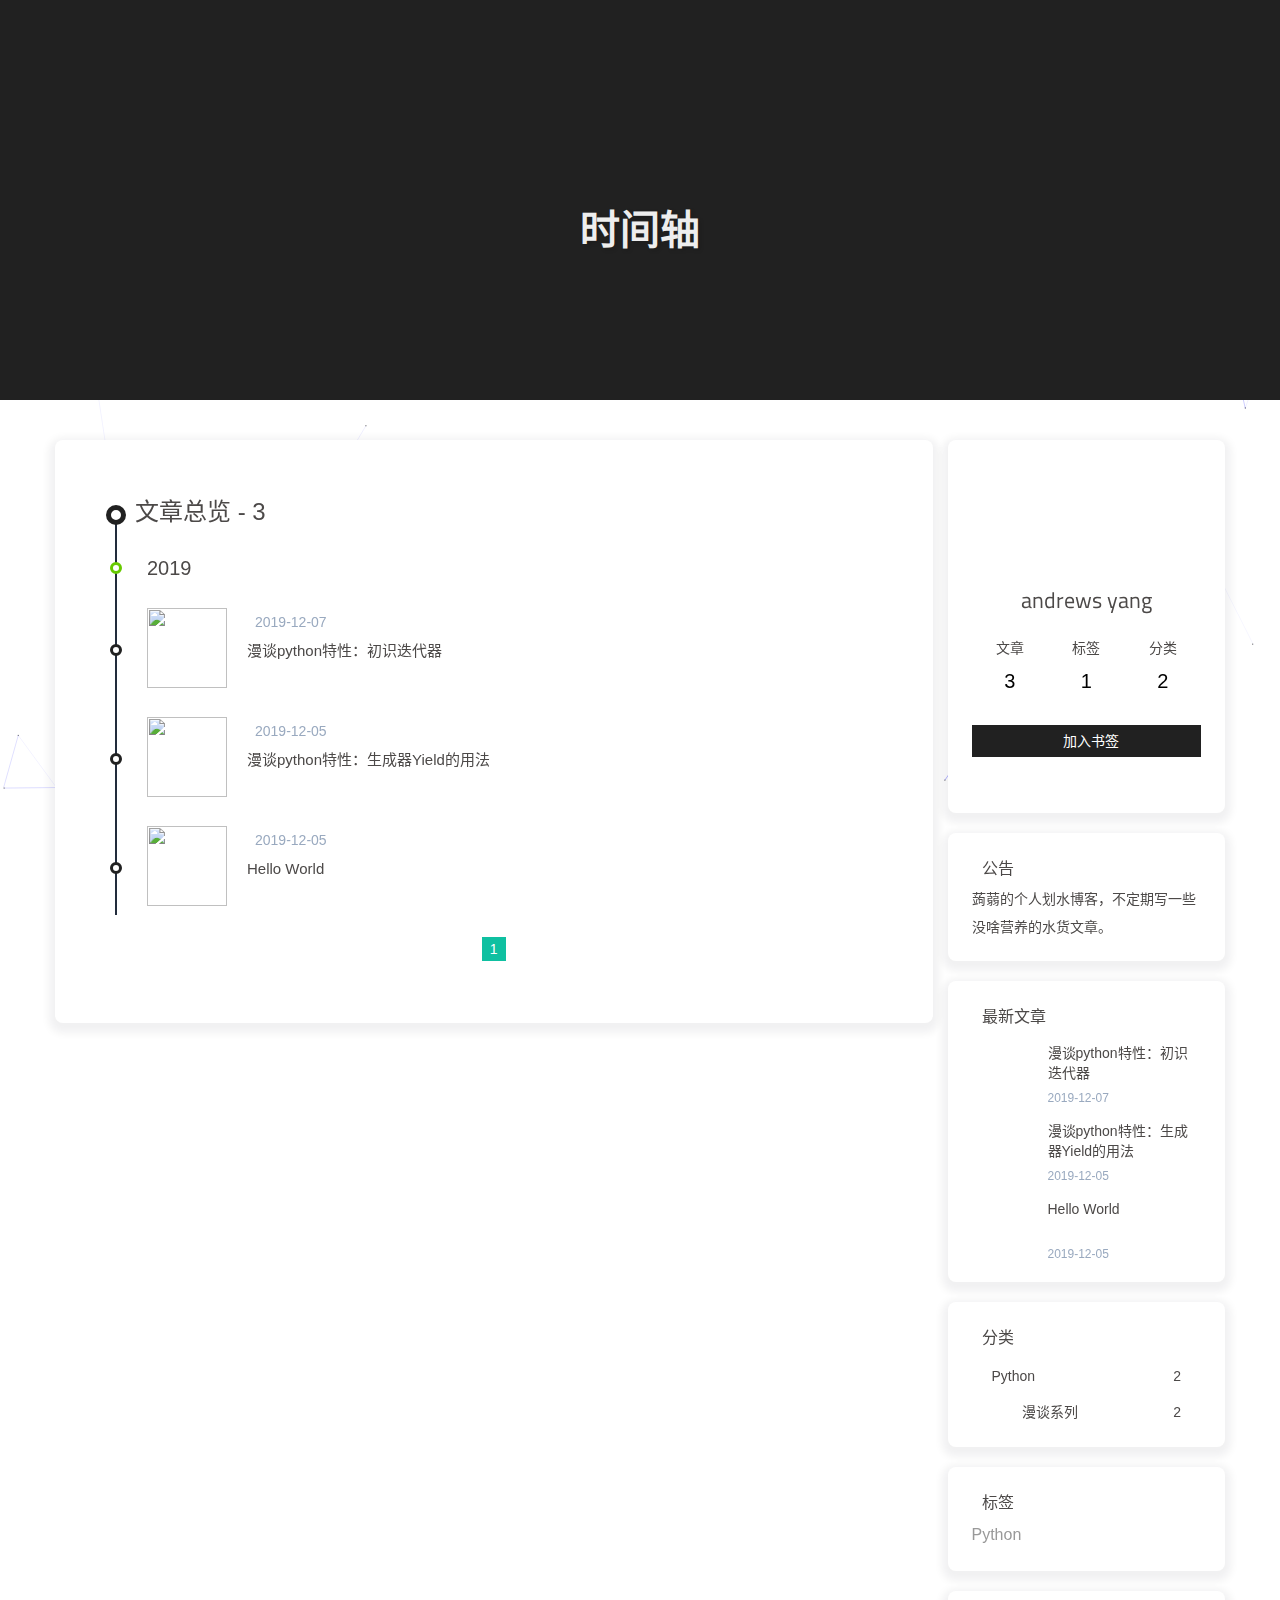
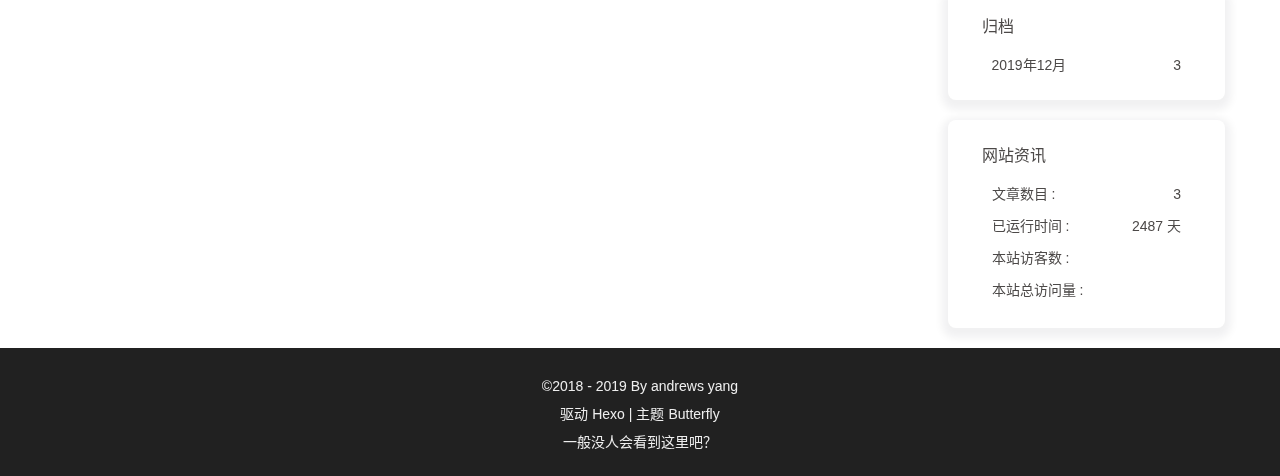
==== commit fefac202: "Site updated: 2019-12-07 23:25:50" ====
--- a/archives/index.html
+++ b/archives/index.html
@@ -68,5 +68,5 @@
   medium_zoom: 'false',
   Snackbar: undefined
   
-}</script></head><body><div id="header"> <div id="page-header"><span class="pull_left" id="blog_name"><a class="blog_title" id="site-name" href="/">Andrews的个人博客</a></span><i class="fa fa-bars fa-fw toggle-menu pull_right close" aria-hidden="true"></i><span class="pull_right menus"><div class="menus_items"><div class="menus_item"><a class="site-page" href="/"><i class="fa-fw fa fa-home"></i><span> 主页</span></a></div><div class="menus_item"><a class="site-page" href="/archives/"><i class="fa-fw fa fa-archive"></i><span> 导航</span></a></div><div class="menus_item"><a class="site-page" href="/tags/"><i class="fa-fw fa fa-tags"></i><span> 标签</span></a></div><div class="menus_item"><a class="site-page" href="/categories/"><i class="fa-fw fa fa-folder-open"></i><span> 分类</span></a></div><div class="menus_item"><a class="site-page" href="/link/"><i class="fa-fw fa fa-link"></i><span> 友链</span></a></div><div class="menus_item"><a class="site-page" href="/about/"><i class="fa-fw fa fa-heart"></i><span> 关于我</span></a></div><div class="menus_item"><a class="site-page"><i class="fa-fw fa fa-list" aria-hidden="true"></i><span> 列表</span><i class="fa fa-chevron-down menus-expand" aria-hidden="true"></i></a><ul class="menus_item_child"><li><a class="site-page" href="/music/"><i class="fa-fw fa fa-music"></i><span> 音乐</span></a></li><li><a class="site-page" href="/movies/"><i class="fa-fw fa fa-film"></i><span> 视频</span></a></li></ul></div></div></span><span class="pull_right" id="search_button"></span></div></div><div id="mobile-sidebar"><div id="menu_mask"></div><div id="mobile-sidebar-menus"><div class="mobile_author_icon"><img class="lazyload avatar_img" src="https://s2.ax1x.com/2019/12/05/QGlQnP.jpg" onerror="onerror=null;src='/img/friend_404.gif'"></div><div class="mobile_post_data"><div class="mobile_data_item is_center"><div class="mobile_data_link"><a href="/archives/"><div class="headline">文章</div><div class="length_num">3</div></a></div></div><div class="mobile_data_item is_center">      <div class="mobile_data_link"><a href="/tags/"><div class="headline">标签</div><div class="length_num">2</div></a></div></div><div class="mobile_data_item is_center">     <div class="mobile_data_link"><a href="/categories/"><div class="headline">分类</div><div class="length_num">2</div></a></div></div></div><hr><div class="menus_items"><div class="menus_item"><a class="site-page" href="/"><i class="fa-fw fa fa-home"></i><span> 主页</span></a></div><div class="menus_item"><a class="site-page" href="/archives/"><i class="fa-fw fa fa-archive"></i><span> 导航</span></a></div><div class="menus_item"><a class="site-page" href="/tags/"><i class="fa-fw fa fa-tags"></i><span> 标签</span></a></div><div class="menus_item"><a class="site-page" href="/categories/"><i class="fa-fw fa fa-folder-open"></i><span> 分类</span></a></div><div class="menus_item"><a class="site-page" href="/link/"><i class="fa-fw fa fa-link"></i><span> 友链</span></a></div><div class="menus_item"><a class="site-page" href="/about/"><i class="fa-fw fa fa-heart"></i><span> 关于我</span></a></div><div class="menus_item"><a class="site-page"><i class="fa-fw fa fa-list" aria-hidden="true"></i><span> 列表</span><i class="fa fa-chevron-down menus-expand" aria-hidden="true"></i></a><ul class="menus_item_child"><li><a class="site-page" href="/music/"><i class="fa-fw fa fa-music"></i><span> 音乐</span></a></li><li><a class="site-page" href="/movies/"><i class="fa-fw fa fa-film"></i><span> 视频</span></a></li></ul></div></div></div></div><div id="body-wrap"><nav class="not_index_bg" id="nav"><div class="nav_bg" style="background-image: url(https://s2.ax1x.com/2019/12/07/QtZ2pn.jpg)"></div><div id="page_site-info"><div id="site-title"><span class="blogtitle">时间轴</span></div></div></nav><div id="content-outer"><div class="layout_page" id="content-inner"><div id="archive"><div class="article-sort-title">文章总览 - 3</div><div class="article-sort"><div class="article-sort-item year">2019</div><div class="article-sort-item"><div class="article-sort-img"><a class="article-sort-item__img" href="/posts/c2e18075/"><img src="https://s2.ax1x.com/2019/12/05/QG2RFU.jpg"></a></div><div class="article-sort-post"><a class="article-sort-item__post" href="/posts/c2e18075/"><i class="fa fa-clock-o" aria-hidden="true"></i><time class="article-sort-item__time">2019-12-07</time><div class="article-sort-item__title">漫谈python特性：初识迭代器</div></a></div></div><div class="article-sort-item"><div class="article-sort-img"><a class="article-sort-item__img" href="/posts/b4a8a7cc/"><img src="https://s2.ax1x.com/2019/12/05/QG2RFU.jpg"></a></div><div class="article-sort-post"><a class="article-sort-item__post" href="/posts/b4a8a7cc/"><i class="fa fa-clock-o" aria-hidden="true"></i><time class="article-sort-item__time">2019-12-05</time><div class="article-sort-item__title">漫谈python特性：生成器Yield的用法</div></a></div></div><div class="article-sort-item"><div class="article-sort-img"><a class="article-sort-item__img" href="/posts/4a17b156/"><img src="https://s2.ax1x.com/2019/12/05/QG2goT.jpg"></a></div><div class="article-sort-post"><a class="article-sort-item__post" href="/posts/4a17b156/"><i class="fa fa-clock-o" aria-hidden="true"></i><time class="article-sort-item__time">2019-12-05</time><div class="article-sort-item__title">Hello World</div></a></div></div></div><nav id="pagination"><div class="pagination"><span class="page-number current">1</span></div></nav></div><div class="aside_content" id="aside_content"><div class="card_widget card-author"><div class="card-content"><div class="post_data"><div class="data-item is_center"><img class="lazyload avatar_img" src="https://s2.ax1x.com/2019/12/05/QGlQnP.jpg" onerror="onerror=null;src='/img/friend_404.gif'"><p class="author-info__name is_center">andrews yang</p><p class="author-info__description is_center"></p></div></div><div class="post_data data_config"><div class="data-item is_center"><div class="data_link"><a href="/archives/"><p class="headline">文章</p><p class="length_num">3</p></a></div></div><div class="data-item is_center">      <div class="data_link"><a href="/tags/"><p class="headline">标签</p><p class="length_num">2</p></a></div></div><div class="data-item is_center">     <div class="data_link"><a href="/categories/"><p class="headline">分类</p><p class="length_num">2</p></a></div></div></div><div class="post_data is_center"><a class="data-item bookmark bookmarke--primary bookmark--animated" id="bookmark-it" href="javascript:;" title="加入书签" target="_self"><i class="fa fa-bookmark" aria-hidden="true"></i><span>加入书签</span></a></div><div class="post_data data_config"><div id="aside-social-icons"> <a class="social-icon data-item" href="https://github.com/newbeenoob" target="_blank"><i class="fa fa-github"></i></a><a class="social-icon data-item" href="mailto:andrew319@sina.cn" target="_blank"><i class="fa fa-envelope"></i></a><a class="social-icon data-item" href="/atom.xml" target="_blank"><i class="fa fa-rss"></i></a></div></div></div></div><div class="card_widget card-announcement"><div class="card-content"><div class="item_headline"><i class="fa fa-bullhorn card-announcement-animation" aria-hidden="true"></i><span>公告</span></div><div class="announcement_content">蒟蒻的个人划水博客，不定期写一些没啥营养的水货文章。</div></div></div><div class="card_widget card-recent-post"><div class="card-content"><div class="item_headline"><i class="fa fa-history" aria-hidden="true"></i><span>最新文章</span></div><div class="aside_recent_item"><div class="aside_recent_post"><a href="/posts/c2e18075/"><div class="aside_post_cover"><img class="aside_post_bg lazyload" data-src="https://s2.ax1x.com/2019/12/05/QG2RFU.jpg" onerror="onerror=null;src='/img/404.jpg'" title="漫谈python特性：初识迭代器"></div><div id="aside_title"><div class="aside_post_title" href="/posts/c2e18075/" title="漫谈python特性：初识迭代器">漫谈python特性：初识迭代器</div><time class="aside_post_meta post-meta__date">2019-12-07</time></div></a></div><div class="aside_recent_post"><a href="/posts/b4a8a7cc/"><div class="aside_post_cover"><img class="aside_post_bg lazyload" data-src="https://s2.ax1x.com/2019/12/05/QG2RFU.jpg" onerror="onerror=null;src='/img/404.jpg'" title="漫谈python特性：生成器Yield的用法"></div><div id="aside_title"><div class="aside_post_title" href="/posts/b4a8a7cc/" title="漫谈python特性：生成器Yield的用法">漫谈python特性：生成器Yield的用法</div><time class="aside_post_meta post-meta__date">2019-12-05</time></div></a></div><div class="aside_recent_post"><a href="/posts/4a17b156/"><div class="aside_post_cover"><img class="aside_post_bg lazyload" data-src="https://s2.ax1x.com/2019/12/05/QG2goT.jpg" onerror="onerror=null;src='/img/404.jpg'" title="Hello World"></div><div id="aside_title"><div class="aside_post_title" href="/posts/4a17b156/" title="Hello World">Hello World</div><time class="aside_post_meta post-meta__date">2019-12-05</time></div></a></div></div></div></div><div class="card_widget card-categories"><div class="card-content"><div class="item_headline"><i class="fa fa-folder-open" aria-hidden="true"></i><span>分类</span></div><ul class="aside_category_item">       <li class="aside_category_list"><a class="aside_category_list_link" href="/categories/Python/"><span class="aside_category_list_name">Python</span><span class="aside_category_list_length">2</span></a></li><ul class="aside_category_item child"><li class="aside_category_list"><a class="aside_category_list_link" href="/categories/Python/%E6%BC%AB%E8%B0%88%E7%B3%BB%E5%88%97/"><span class="aside_category_list_name">漫谈系列</span><span class="aside_category_list_length">2</span></a></li></ul></ul></div></div><div class="card_widget card-tags"><div class="card-content"><div class="item_headline"><i class="fa fa-tags" aria-hidden="true"></i><span>标签</span></div><div class="card-tag-cloud"><a href="/tags/Python/" style="font-size: 16px; color: #999">Python</a> <a href="/tags/python/" style="font-size: 16px; color: #999">python</a></div></div></div><div class="card_widget card-archives"><div class="card-content"><div class="item_headline"><i class="fa fa-archive" aria-hidden="true"></i><span>归档</span></div><div class="archives_item"><ul class="archive-list"><li class="archive-list-item"><a class="archive-list-link" href="/archives/2019/12/">2019年12月<span class="archive-list-count">3</span></a></li></ul></div></div></div><div class="card_widget card-webinfo"><div class="card-content"><div class="item_headline"><i class="fa fa-line-chart" aria-hidden="true"></i><span>网站资讯</span></div><div class="webinfo"><div class="webinfo_item"><div class="webinfo_article_name">文章数目 :</div><div class="webinfo_article_count">3</div></div><div class="webinfo_item"><div class="webinfo_runtime_name">已运行时间 :</div><div class="webinfo_runtime_count" id="webinfo_runtime_count"></div><script id="runtionshow" src="/js/runtimeshow.js" start_date="10/1/2019 00:00:00">      </script></div><div class="webinfo_item">      <div class="webinfo_site_uv_name">本站访客数 :</div><div class="webinfo_site_uv_count" id="busuanzi_value_site_uv"></div></div><div class="webinfo_item"><div class="webinfo_site_name">本站总访问量 :</div><div class="webinfo_site_pv_count" id="busuanzi_value_site_pv"></div></div></div></div></div></div></div></div><footer id="footer"><div id="footer-wrap"><div class="copyright">&copy;2018 - 2019 By andrews yang</div><div class="framework-info"><span>驱动 </span><a href="http://hexo.io" target="_blank" rel="noopener"><span>Hexo</span></a><span class="footer-separator">|</span><span>主题 </span><a href="https://github.com/jerryc127/hexo-theme-butterfly" target="_blank" rel="noopener"><span>Butterfly</span></a></div><div class="footer_custom_text">一般没人会看到这里吧？</div></div></footer></div><section class="rightside" id="rightside"><div id="rightside-config-hide"><i class="fa fa-plus" id="font_plus" title="放大字体"></i><i class="fa fa-minus" id="font_minus" title="缩小字体"></i><a class="translate_chn_to_cht" id="translateLink" href="javascript:translatePage();" title="简繁转换" target="_self">简</a><i class="darkmode fa fa-moon-o" id="darkmode" title="夜间模式"></i></div><div id="rightside-config-show"><div id="rightside_config" title="设置"><i class="fa fa-cog" aria-hidden="true"></i></div><i class="fa fa-arrow-up" id="go-up" title="回到顶部" aria-hidden="true"></i></div></section><script src="https://cdn.jsdelivr.net/npm/jquery@latest/dist/jquery.min.js"></script><script src="/js/utils.js"></script><script src="/js/main.js"></script><script src="https://cdn.jsdelivr.net/npm/@fancyapps/fancybox@latest/dist/jquery.fancybox.min.js"></script><script id="canvas_nest" color="0,0,255" opacity="0.7" zIndex="-1" count="99" mobile="false" src="/js/third-party/canvas-nest.js"></script><script src="/js/tw_cn.js"></script><script>translateInitilization()
+}</script></head><body><div id="header"> <div id="page-header"><span class="pull_left" id="blog_name"><a class="blog_title" id="site-name" href="/">Andrews的个人博客</a></span><i class="fa fa-bars fa-fw toggle-menu pull_right close" aria-hidden="true"></i><span class="pull_right menus"><div class="menus_items"><div class="menus_item"><a class="site-page" href="/"><i class="fa-fw fa fa-home"></i><span> 主页</span></a></div><div class="menus_item"><a class="site-page" href="/archives/"><i class="fa-fw fa fa-archive"></i><span> 导航</span></a></div><div class="menus_item"><a class="site-page" href="/tags/"><i class="fa-fw fa fa-tags"></i><span> 标签</span></a></div><div class="menus_item"><a class="site-page" href="/categories/"><i class="fa-fw fa fa-folder-open"></i><span> 分类</span></a></div><div class="menus_item"><a class="site-page" href="/link/"><i class="fa-fw fa fa-link"></i><span> 友链</span></a></div><div class="menus_item"><a class="site-page" href="/about/"><i class="fa-fw fa fa-heart"></i><span> 关于我</span></a></div><div class="menus_item"><a class="site-page"><i class="fa-fw fa fa-list" aria-hidden="true"></i><span> 列表</span><i class="fa fa-chevron-down menus-expand" aria-hidden="true"></i></a><ul class="menus_item_child"><li><a class="site-page" href="/music/"><i class="fa-fw fa fa-music"></i><span> 音乐</span></a></li><li><a class="site-page" href="/movies/"><i class="fa-fw fa fa-film"></i><span> 视频</span></a></li></ul></div></div></span><span class="pull_right" id="search_button"></span></div></div><div id="mobile-sidebar"><div id="menu_mask"></div><div id="mobile-sidebar-menus"><div class="mobile_author_icon"><img class="lazyload avatar_img" src="https://s2.ax1x.com/2019/12/05/QGlQnP.jpg" onerror="onerror=null;src='/img/friend_404.gif'"></div><div class="mobile_post_data"><div class="mobile_data_item is_center"><div class="mobile_data_link"><a href="/archives/"><div class="headline">文章</div><div class="length_num">3</div></a></div></div><div class="mobile_data_item is_center">      <div class="mobile_data_link"><a href="/tags/"><div class="headline">标签</div><div class="length_num">1</div></a></div></div><div class="mobile_data_item is_center">     <div class="mobile_data_link"><a href="/categories/"><div class="headline">分类</div><div class="length_num">2</div></a></div></div></div><hr><div class="menus_items"><div class="menus_item"><a class="site-page" href="/"><i class="fa-fw fa fa-home"></i><span> 主页</span></a></div><div class="menus_item"><a class="site-page" href="/archives/"><i class="fa-fw fa fa-archive"></i><span> 导航</span></a></div><div class="menus_item"><a class="site-page" href="/tags/"><i class="fa-fw fa fa-tags"></i><span> 标签</span></a></div><div class="menus_item"><a class="site-page" href="/categories/"><i class="fa-fw fa fa-folder-open"></i><span> 分类</span></a></div><div class="menus_item"><a class="site-page" href="/link/"><i class="fa-fw fa fa-link"></i><span> 友链</span></a></div><div class="menus_item"><a class="site-page" href="/about/"><i class="fa-fw fa fa-heart"></i><span> 关于我</span></a></div><div class="menus_item"><a class="site-page"><i class="fa-fw fa fa-list" aria-hidden="true"></i><span> 列表</span><i class="fa fa-chevron-down menus-expand" aria-hidden="true"></i></a><ul class="menus_item_child"><li><a class="site-page" href="/music/"><i class="fa-fw fa fa-music"></i><span> 音乐</span></a></li><li><a class="site-page" href="/movies/"><i class="fa-fw fa fa-film"></i><span> 视频</span></a></li></ul></div></div></div></div><div id="body-wrap"><nav class="not_index_bg" id="nav"><div class="nav_bg" style="background-image: url(https://s2.ax1x.com/2019/12/07/QtZ2pn.jpg)"></div><div id="page_site-info"><div id="site-title"><span class="blogtitle">时间轴</span></div></div></nav><div id="content-outer"><div class="layout_page" id="content-inner"><div id="archive"><div class="article-sort-title">文章总览 - 3</div><div class="article-sort"><div class="article-sort-item year">2019</div><div class="article-sort-item"><div class="article-sort-img"><a class="article-sort-item__img" href="/posts/c2e18075/"><img src="https://s2.ax1x.com/2019/12/05/QG2RFU.jpg"></a></div><div class="article-sort-post"><a class="article-sort-item__post" href="/posts/c2e18075/"><i class="fa fa-clock-o" aria-hidden="true"></i><time class="article-sort-item__time">2019-12-07</time><div class="article-sort-item__title">漫谈python特性：初识迭代器</div></a></div></div><div class="article-sort-item"><div class="article-sort-img"><a class="article-sort-item__img" href="/posts/b4a8a7cc/"><img src="https://s2.ax1x.com/2019/12/05/QG2RFU.jpg"></a></div><div class="article-sort-post"><a class="article-sort-item__post" href="/posts/b4a8a7cc/"><i class="fa fa-clock-o" aria-hidden="true"></i><time class="article-sort-item__time">2019-12-05</time><div class="article-sort-item__title">漫谈python特性：生成器Yield的用法</div></a></div></div><div class="article-sort-item"><div class="article-sort-img"><a class="article-sort-item__img" href="/posts/4a17b156/"><img src="https://s2.ax1x.com/2019/12/05/QG2goT.jpg"></a></div><div class="article-sort-post"><a class="article-sort-item__post" href="/posts/4a17b156/"><i class="fa fa-clock-o" aria-hidden="true"></i><time class="article-sort-item__time">2019-12-05</time><div class="article-sort-item__title">Hello World</div></a></div></div></div><nav id="pagination"><div class="pagination"><span class="page-number current">1</span></div></nav></div><div class="aside_content" id="aside_content"><div class="card_widget card-author"><div class="card-content"><div class="post_data"><div class="data-item is_center"><img class="lazyload avatar_img" src="https://s2.ax1x.com/2019/12/05/QGlQnP.jpg" onerror="onerror=null;src='/img/friend_404.gif'"><p class="author-info__name is_center">andrews yang</p><p class="author-info__description is_center"></p></div></div><div class="post_data data_config"><div class="data-item is_center"><div class="data_link"><a href="/archives/"><p class="headline">文章</p><p class="length_num">3</p></a></div></div><div class="data-item is_center">      <div class="data_link"><a href="/tags/"><p class="headline">标签</p><p class="length_num">1</p></a></div></div><div class="data-item is_center">     <div class="data_link"><a href="/categories/"><p class="headline">分类</p><p class="length_num">2</p></a></div></div></div><div class="post_data is_center"><a class="data-item bookmark bookmarke--primary bookmark--animated" id="bookmark-it" href="javascript:;" title="加入书签" target="_self"><i class="fa fa-bookmark" aria-hidden="true"></i><span>加入书签</span></a></div><div class="post_data data_config"><div id="aside-social-icons"> <a class="social-icon data-item" href="https://github.com/newbeenoob" target="_blank"><i class="fa fa-github"></i></a><a class="social-icon data-item" href="mailto:andrew319@sina.cn" target="_blank"><i class="fa fa-envelope"></i></a><a class="social-icon data-item" href="/atom.xml" target="_blank"><i class="fa fa-rss"></i></a></div></div></div></div><div class="card_widget card-announcement"><div class="card-content"><div class="item_headline"><i class="fa fa-bullhorn card-announcement-animation" aria-hidden="true"></i><span>公告</span></div><div class="announcement_content">蒟蒻的个人划水博客，不定期写一些没啥营养的水货文章。</div></div></div><div class="card_widget card-recent-post"><div class="card-content"><div class="item_headline"><i class="fa fa-history" aria-hidden="true"></i><span>最新文章</span></div><div class="aside_recent_item"><div class="aside_recent_post"><a href="/posts/c2e18075/"><div class="aside_post_cover"><img class="aside_post_bg lazyload" data-src="https://s2.ax1x.com/2019/12/05/QG2RFU.jpg" onerror="onerror=null;src='/img/404.jpg'" title="漫谈python特性：初识迭代器"></div><div id="aside_title"><div class="aside_post_title" href="/posts/c2e18075/" title="漫谈python特性：初识迭代器">漫谈python特性：初识迭代器</div><time class="aside_post_meta post-meta__date">2019-12-07</time></div></a></div><div class="aside_recent_post"><a href="/posts/b4a8a7cc/"><div class="aside_post_cover"><img class="aside_post_bg lazyload" data-src="https://s2.ax1x.com/2019/12/05/QG2RFU.jpg" onerror="onerror=null;src='/img/404.jpg'" title="漫谈python特性：生成器Yield的用法"></div><div id="aside_title"><div class="aside_post_title" href="/posts/b4a8a7cc/" title="漫谈python特性：生成器Yield的用法">漫谈python特性：生成器Yield的用法</div><time class="aside_post_meta post-meta__date">2019-12-05</time></div></a></div><div class="aside_recent_post"><a href="/posts/4a17b156/"><div class="aside_post_cover"><img class="aside_post_bg lazyload" data-src="https://s2.ax1x.com/2019/12/05/QG2goT.jpg" onerror="onerror=null;src='/img/404.jpg'" title="Hello World"></div><div id="aside_title"><div class="aside_post_title" href="/posts/4a17b156/" title="Hello World">Hello World</div><time class="aside_post_meta post-meta__date">2019-12-05</time></div></a></div></div></div></div><div class="card_widget card-categories"><div class="card-content"><div class="item_headline"><i class="fa fa-folder-open" aria-hidden="true"></i><span>分类</span></div><ul class="aside_category_item">       <li class="aside_category_list"><a class="aside_category_list_link" href="/categories/Python/"><span class="aside_category_list_name">Python</span><span class="aside_category_list_length">2</span></a></li><ul class="aside_category_item child"><li class="aside_category_list"><a class="aside_category_list_link" href="/categories/Python/%E6%BC%AB%E8%B0%88%E7%B3%BB%E5%88%97/"><span class="aside_category_list_name">漫谈系列</span><span class="aside_category_list_length">2</span></a></li></ul></ul></div></div><div class="card_widget card-tags"><div class="card-content"><div class="item_headline"><i class="fa fa-tags" aria-hidden="true"></i><span>标签</span></div><div class="card-tag-cloud"><a href="/tags/Python/" style="font-size: 16px; color: #999">Python</a></div></div></div><div class="card_widget card-archives"><div class="card-content"><div class="item_headline"><i class="fa fa-archive" aria-hidden="true"></i><span>归档</span></div><div class="archives_item"><ul class="archive-list"><li class="archive-list-item"><a class="archive-list-link" href="/archives/2019/12/">2019年12月<span class="archive-list-count">3</span></a></li></ul></div></div></div><div class="card_widget card-webinfo"><div class="card-content"><div class="item_headline"><i class="fa fa-line-chart" aria-hidden="true"></i><span>网站资讯</span></div><div class="webinfo"><div class="webinfo_item"><div class="webinfo_article_name">文章数目 :</div><div class="webinfo_article_count">3</div></div><div class="webinfo_item"><div class="webinfo_runtime_name">已运行时间 :</div><div class="webinfo_runtime_count" id="webinfo_runtime_count"></div><script id="runtionshow" src="/js/runtimeshow.js" start_date="10/1/2019 00:00:00">      </script></div><div class="webinfo_item">      <div class="webinfo_site_uv_name">本站访客数 :</div><div class="webinfo_site_uv_count" id="busuanzi_value_site_uv"></div></div><div class="webinfo_item"><div class="webinfo_site_name">本站总访问量 :</div><div class="webinfo_site_pv_count" id="busuanzi_value_site_pv"></div></div></div></div></div></div></div></div><footer id="footer"><div id="footer-wrap"><div class="copyright">&copy;2018 - 2019 By andrews yang</div><div class="framework-info"><span>驱动 </span><a href="http://hexo.io" target="_blank" rel="noopener"><span>Hexo</span></a><span class="footer-separator">|</span><span>主题 </span><a href="https://github.com/jerryc127/hexo-theme-butterfly" target="_blank" rel="noopener"><span>Butterfly</span></a></div><div class="footer_custom_text">一般没人会看到这里吧？</div></div></footer></div><section class="rightside" id="rightside"><div id="rightside-config-hide"><i class="fa fa-plus" id="font_plus" title="放大字体"></i><i class="fa fa-minus" id="font_minus" title="缩小字体"></i><a class="translate_chn_to_cht" id="translateLink" href="javascript:translatePage();" title="简繁转换" target="_self">简</a><i class="darkmode fa fa-moon-o" id="darkmode" title="夜间模式"></i></div><div id="rightside-config-show"><div id="rightside_config" title="设置"><i class="fa fa-cog" aria-hidden="true"></i></div><i class="fa fa-arrow-up" id="go-up" title="回到顶部" aria-hidden="true"></i></div></section><script src="https://cdn.jsdelivr.net/npm/jquery@latest/dist/jquery.min.js"></script><script src="/js/utils.js"></script><script src="/js/main.js"></script><script src="https://cdn.jsdelivr.net/npm/@fancyapps/fancybox@latest/dist/jquery.fancybox.min.js"></script><script id="canvas_nest" color="0,0,255" opacity="0.7" zIndex="-1" count="99" mobile="false" src="/js/third-party/canvas-nest.js"></script><script src="/js/tw_cn.js"></script><script>translateInitilization()
 </script><script async src="//busuanzi.ibruce.info/busuanzi/2.3/busuanzi.pure.mini.js"></script><script src="https://cdn.jsdelivr.net/npm/instant.page@latest/instantpage.min.js" type="module"></script><script src="https://cdn.jsdelivr.net/npm/lazysizes@latest/lazysizes.min.js" async=""></script><script src="/js/third-party/ClickShowText.js"></script></body></html>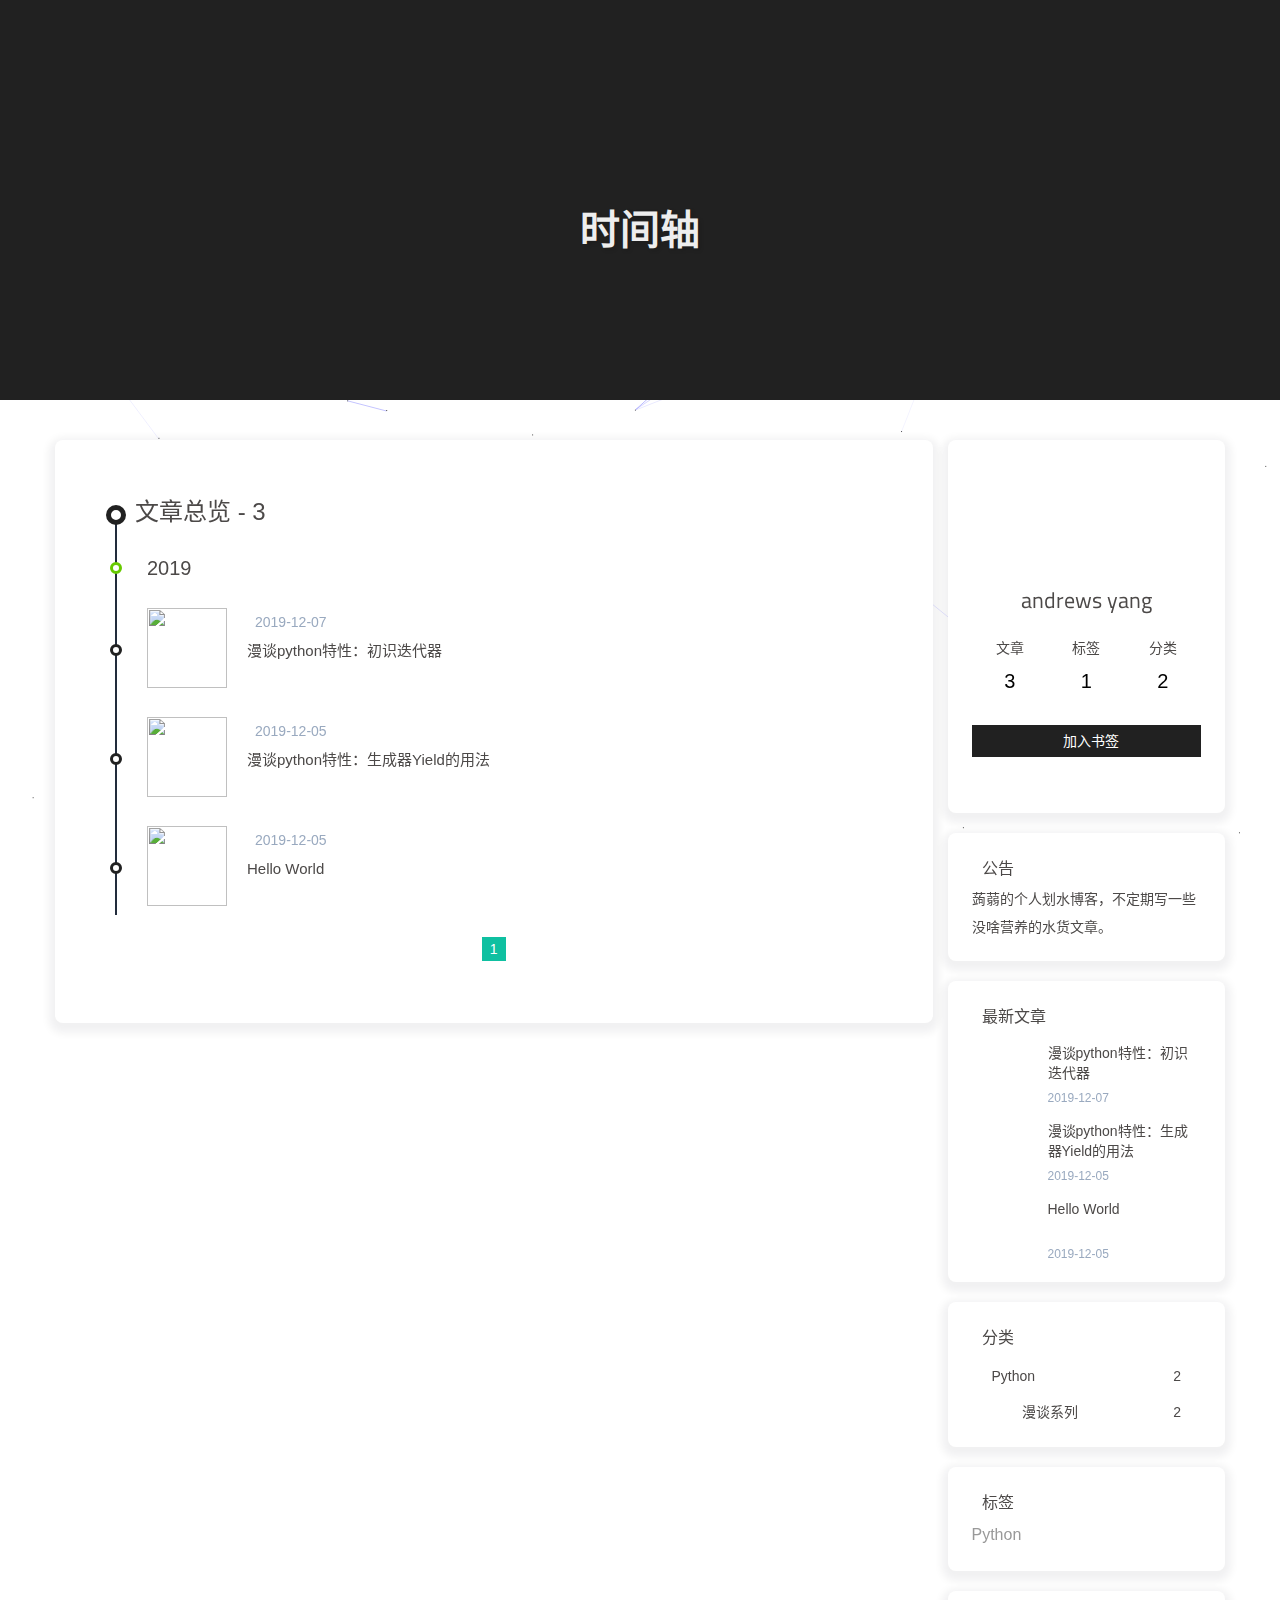
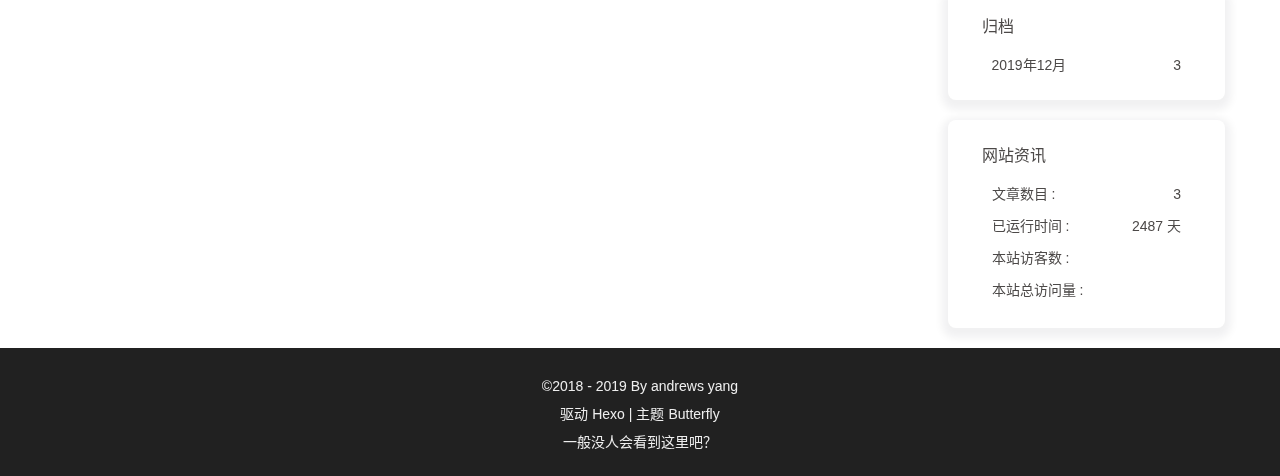
==== commit f4ac3906: "Site updated: 2019-12-08 13:52:05" ====
--- a/archives/index.html
+++ b/archives/index.html
@@ -1,4 +1,4 @@
-<!DOCTYPE html><html lang="zh-CN" data-theme="light"><head><meta charset="UTF-8"><meta http-equiv="X-UA-Compatible" content="IE=edge"><meta name="viewport" content="width=device-width, initial-scale=1, maximum-scale=1"><title>归档 | Andrews的个人博客</title><meta name="description" content=""><meta name="keywords"><meta name="author" content="andrews yang"><meta name="copyright" content="andrews yang"><meta name="format-detection" content="telephone=no"><link rel="shortcut icon" href="/img/bitbug_favicon.ico"><link rel="preconnect" href="//cdn.jsdelivr.net"><meta name="twitter:card" content="summary_large_image"><meta name="twitter:title" content="归档"><meta name="twitter:description" content=""><meta name="twitter:image" content="https://s2.ax1x.com/2019/12/05/QGlQnP.jpg"><meta property="og:type" content="website"><meta property="og:title" content="归档"><meta property="og:url" content="https://newbeenoob.github.io/archives/"><meta property="og:site_name" content="Andrews的个人博客"><meta property="og:description" content=""><meta property="og:image" content="https://s2.ax1x.com/2019/12/05/QGlQnP.jpg"><meta http-equiv="Cache-Control" content="no-transform"><meta http-equiv="Cache-Control" content="no-siteapp"><script src="https://cdn.jsdelivr.net/npm/js-cookie/dist/js.cookie.min.js"></script><script>const autoChangeMode = 'false'
+<!DOCTYPE html><html lang="zh-CN" data-theme="light"><head><meta charset="UTF-8"><meta http-equiv="X-UA-Compatible" content="IE=edge"><meta name="viewport" content="width=device-width, initial-scale=1, maximum-scale=1"><title>归档 | Andrews的个人博客</title><meta name="description" content=""><meta name="keywords"><meta name="author" content="andrews yang"><meta name="copyright" content="andrews yang"><meta name="format-detection" content="telephone=no"><link rel="shortcut icon" href="/img/favicon.ico"><link rel="preconnect" href="//cdn.jsdelivr.net"><meta name="twitter:card" content="summary_large_image"><meta name="twitter:title" content="归档"><meta name="twitter:description" content=""><meta name="twitter:image" content="https://s2.ax1x.com/2019/12/05/QGlQnP.jpg"><meta property="og:type" content="website"><meta property="og:title" content="归档"><meta property="og:url" content="https://newbeenoob.github.io/archives/"><meta property="og:site_name" content="Andrews的个人博客"><meta property="og:description" content=""><meta property="og:image" content="https://s2.ax1x.com/2019/12/05/QGlQnP.jpg"><meta http-equiv="Cache-Control" content="no-transform"><meta http-equiv="Cache-Control" content="no-siteapp"><script src="https://cdn.jsdelivr.net/npm/js-cookie/dist/js.cookie.min.js"></script><script>const autoChangeMode = 'false'
 var t = Cookies.get("theme");
 if (autoChangeMode == '1'){
 const isDarkMode = window.matchMedia("(prefers-color-scheme: dark)").matches
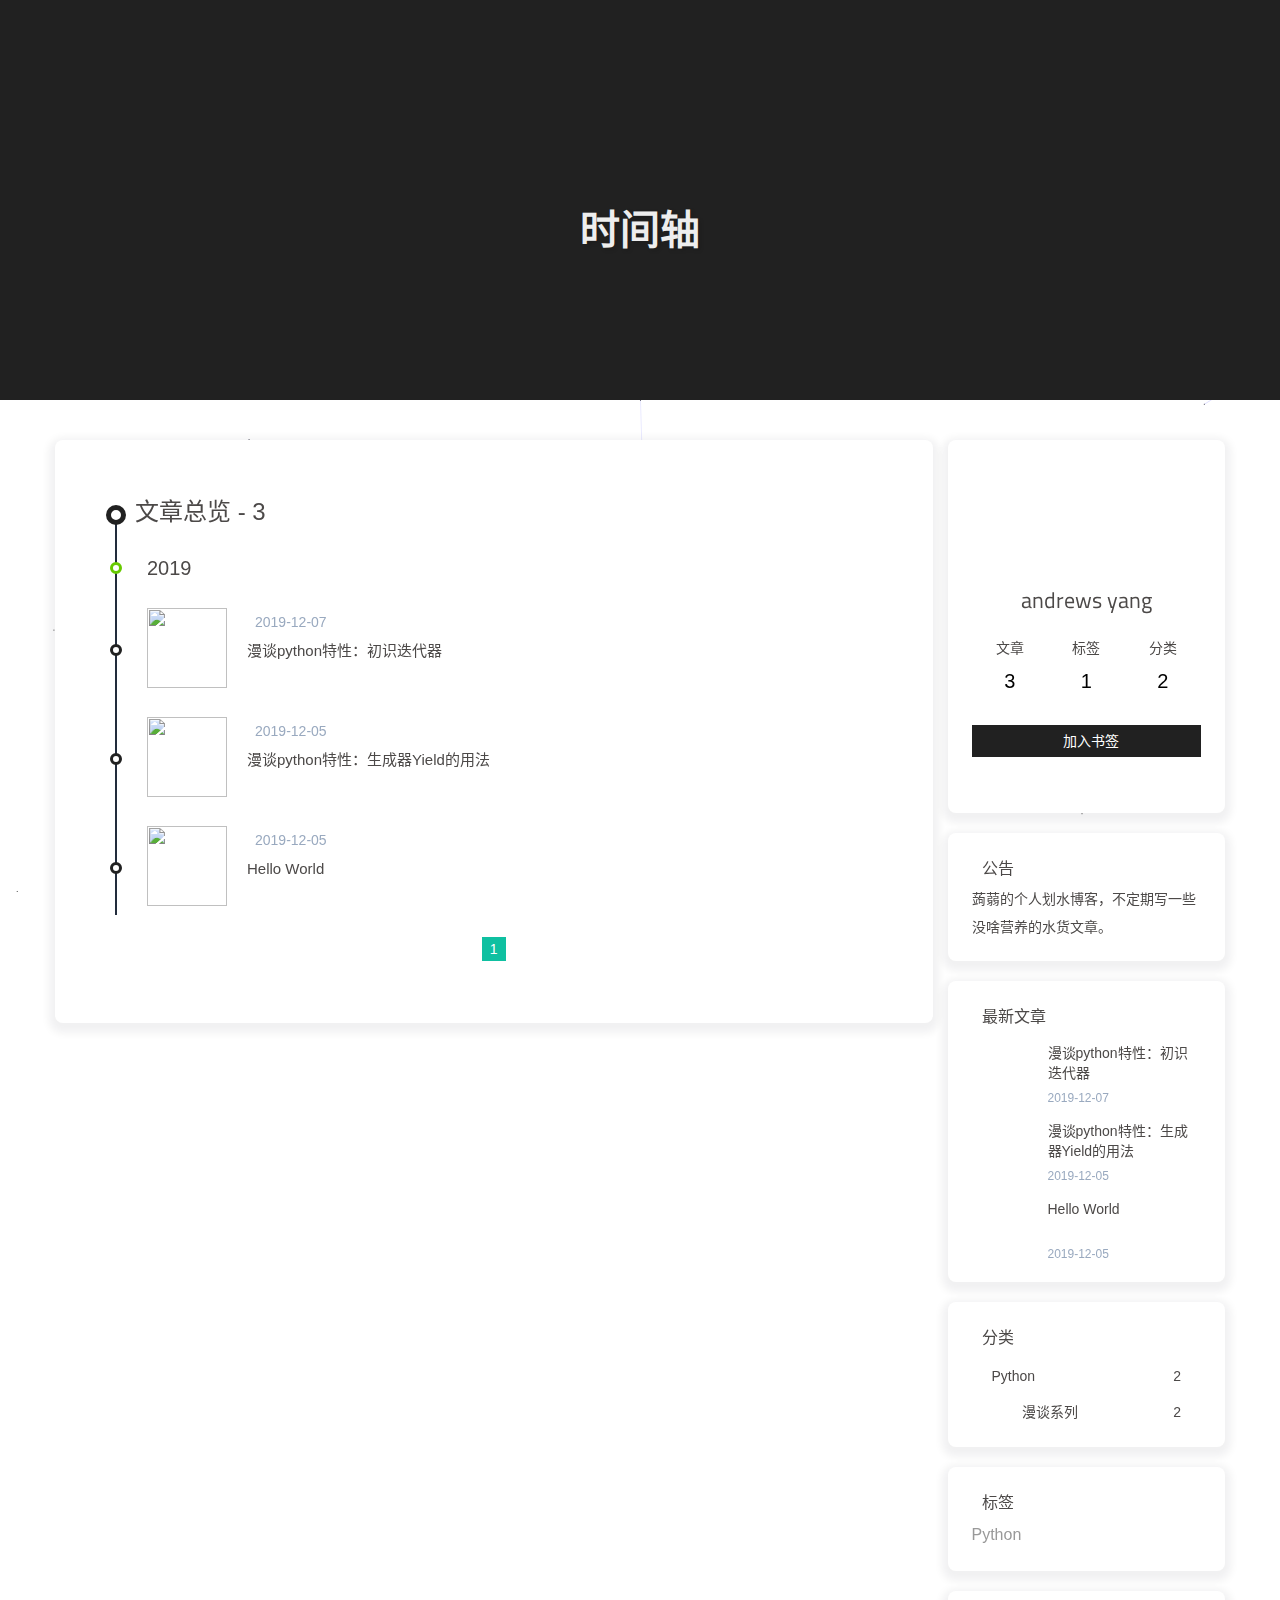
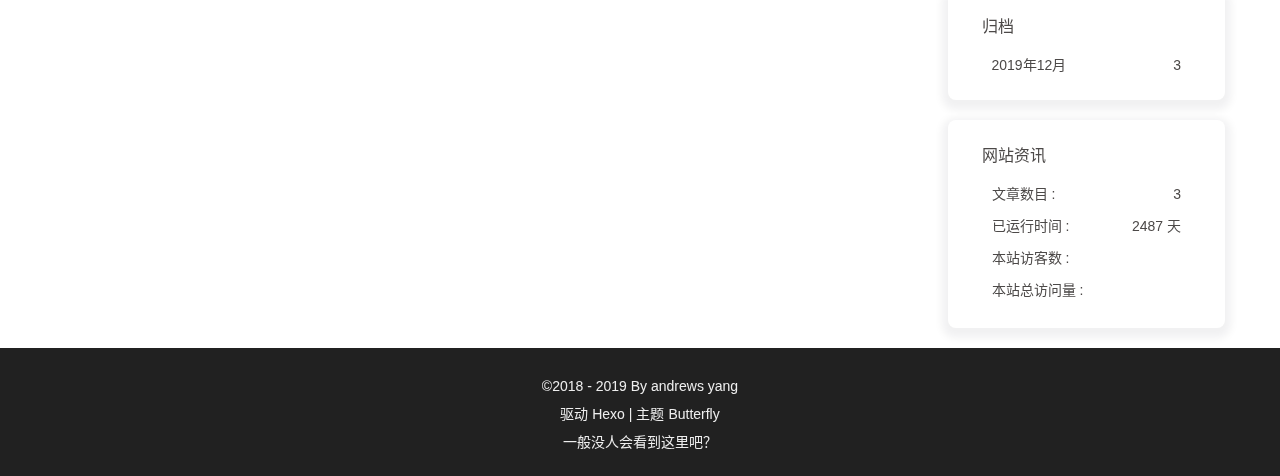
==== commit 7489ec8c: "Site updated: 2019-12-08 13:57:43" ====
--- a/archives/index.html
+++ b/archives/index.html
@@ -1,4 +1,4 @@
-<!DOCTYPE html><html lang="zh-CN" data-theme="light"><head><meta charset="UTF-8"><meta http-equiv="X-UA-Compatible" content="IE=edge"><meta name="viewport" content="width=device-width, initial-scale=1, maximum-scale=1"><title>归档 | Andrews的个人博客</title><meta name="description" content=""><meta name="keywords"><meta name="author" content="andrews yang"><meta name="copyright" content="andrews yang"><meta name="format-detection" content="telephone=no"><link rel="shortcut icon" href="/img/favicon.ico"><link rel="preconnect" href="//cdn.jsdelivr.net"><meta name="twitter:card" content="summary_large_image"><meta name="twitter:title" content="归档"><meta name="twitter:description" content=""><meta name="twitter:image" content="https://s2.ax1x.com/2019/12/05/QGlQnP.jpg"><meta property="og:type" content="website"><meta property="og:title" content="归档"><meta property="og:url" content="https://newbeenoob.github.io/archives/"><meta property="og:site_name" content="Andrews的个人博客"><meta property="og:description" content=""><meta property="og:image" content="https://s2.ax1x.com/2019/12/05/QGlQnP.jpg"><meta http-equiv="Cache-Control" content="no-transform"><meta http-equiv="Cache-Control" content="no-siteapp"><script src="https://cdn.jsdelivr.net/npm/js-cookie/dist/js.cookie.min.js"></script><script>const autoChangeMode = 'false'
+<!DOCTYPE html><html lang="zh-CN" data-theme="light"><head><meta charset="UTF-8"><meta http-equiv="X-UA-Compatible" content="IE=edge"><meta name="viewport" content="width=device-width, initial-scale=1, maximum-scale=1"><title>归档 | Andrews的个人博客</title><meta name="description" content=""><meta name="keywords"><meta name="author" content="andrews yang"><meta name="copyright" content="andrews yang"><meta name="format-detection" content="telephone=no"><link rel="shortcut icon" href="/assets/favicon.ico"><link rel="preconnect" href="//cdn.jsdelivr.net"><meta name="twitter:card" content="summary_large_image"><meta name="twitter:title" content="归档"><meta name="twitter:description" content=""><meta name="twitter:image" content="https://s2.ax1x.com/2019/12/05/QGlQnP.jpg"><meta property="og:type" content="website"><meta property="og:title" content="归档"><meta property="og:url" content="https://newbeenoob.github.io/archives/"><meta property="og:site_name" content="Andrews的个人博客"><meta property="og:description" content=""><meta property="og:image" content="https://s2.ax1x.com/2019/12/05/QGlQnP.jpg"><meta http-equiv="Cache-Control" content="no-transform"><meta http-equiv="Cache-Control" content="no-siteapp"><script src="https://cdn.jsdelivr.net/npm/js-cookie/dist/js.cookie.min.js"></script><script>const autoChangeMode = 'false'
 var t = Cookies.get("theme");
 if (autoChangeMode == '1'){
 const isDarkMode = window.matchMedia("(prefers-color-scheme: dark)").matches
